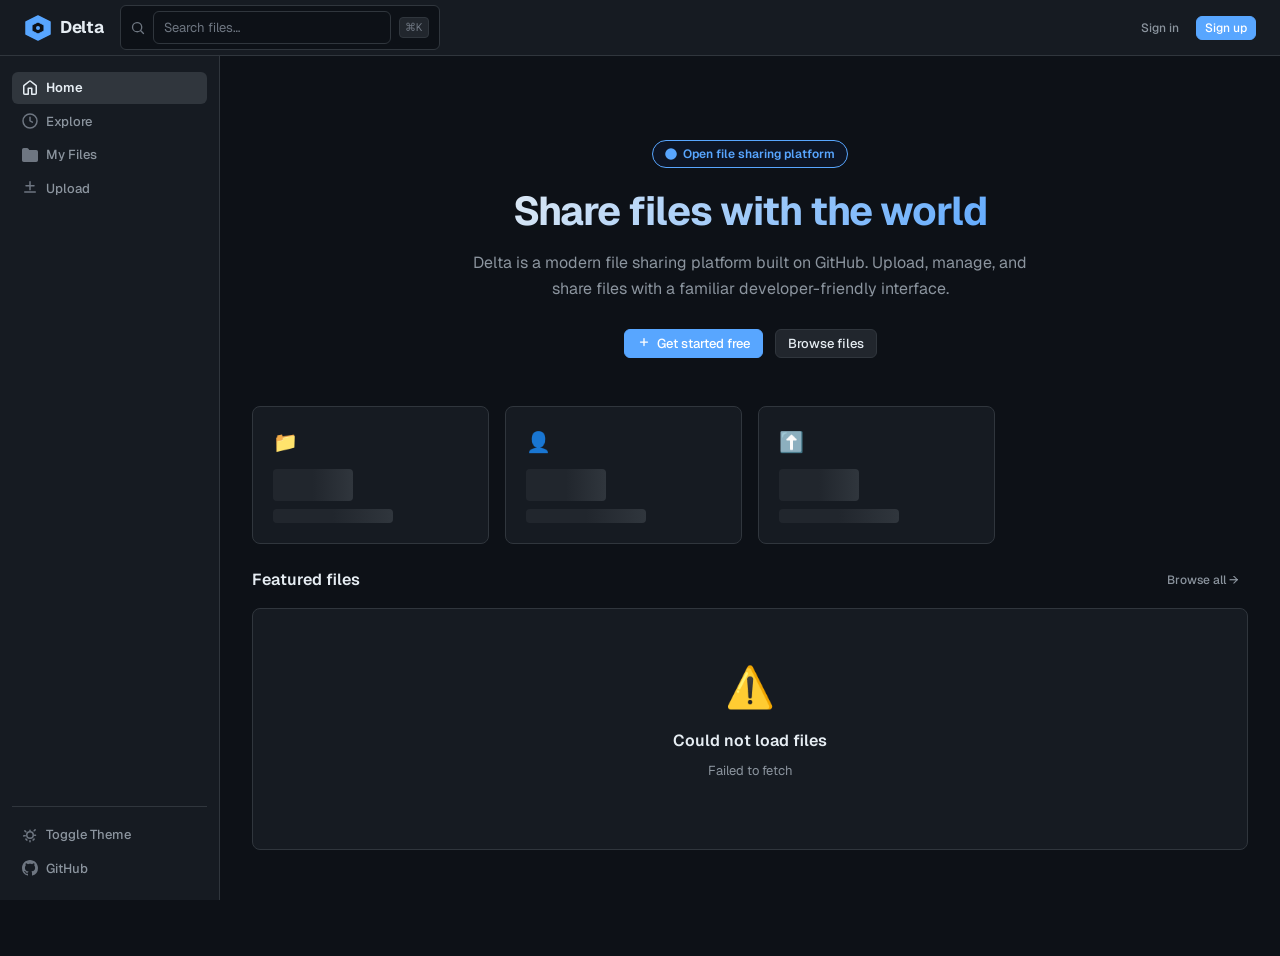
==== index.html @ f4e7834a "Update index.html" ====
<!DOCTYPE html>
<html lang="en" data-theme="dark">
<head>
  <meta charset="UTF-8" />
  <meta name="viewport" content="width=device-width, initial-scale=1.0" />
  <title>Delta — File Sharing</title>
  <link rel="preconnect" href="https://fonts.googleapis.com" />
  <link href="https://fonts.googleapis.com/css2?family=Geist+Mono:wght@400;500;600&family=Geist:wght@300;400;500;600;700&display=swap" rel="stylesheet" />
  <link rel="stylesheet" href="style.css" />
</head>
<body>

<!-- ── Toast ──────────────────────────────────────────────────────────────── -->
<div id="toast-container"></div>

<!-- ── Navigation ─────────────────────────────────────────────────────────── -->
<nav class="navbar" id="navbar">
  <div class="nav-inner">
    <a href="#" class="nav-logo" onclick="navigate('home')">
      <svg width="28" height="28" viewBox="0 0 28 28" fill="none">
        <path d="M14 2L26 8V20L14 26L2 20V8L14 2Z" fill="var(--accent)" stroke="var(--accent)" stroke-width="1.5" stroke-linejoin="round"/>
        <path d="M14 8L20 11V17L14 20L8 17V11L14 8Z" fill="var(--bg-primary)" stroke="var(--accent)" stroke-width="1"/>
        <circle cx="14" cy="14" r="2" fill="var(--accent)"/>
      </svg>
      <span class="logo-text">Delta</span>
    </a>

    <div class="nav-search-wrap">
      <div class="nav-search" id="nav-search-box">
        <svg class="search-icon" viewBox="0 0 16 16" width="14" height="14" fill="currentColor">
          <path d="M10.68 11.74a6 6 0 0 1-7.922-8.982 6 6 0 0 1 8.982 7.922l3.04 3.04a.749.749 0 0 1-.326 1.275.749.749 0 0 1-.734-.215ZM11.5 7a4.499 4.499 0 1 0-8.997 0A4.499 4.499 0 0 0 11.5 7Z"/>
        </svg>
        <input type="text" placeholder="Search files…" id="search-input" autocomplete="off" />
        <kbd>⌘K</kbd>
      </div>
    </div>

    <div class="nav-actions" id="nav-actions">
      <!-- Injected by JS -->
    </div>
  </div>
</nav>

<!-- ── Main App Shell ──────────────────────────────────────────────────────── -->
<div class="app-shell">

  <!-- ── Sidebar ─────────────────────────────────────────────────────────── -->
  <aside class="sidebar" id="sidebar">
    <nav class="sidebar-nav">
      <a class="sidebar-item active" data-view="home" onclick="navigate('home')">
        <svg viewBox="0 0 16 16" width="16" height="16" fill="currentColor"><path d="M6.906.664a1.749 1.749 0 0 1 2.187 0l5.25 4.2c.415.332.657.835.657 1.367v7.019A1.75 1.75 0 0 1 13.25 15h-3.5a.75.75 0 0 1-.75-.75V9H7v5.25a.75.75 0 0 1-.75.75h-3.5A1.75 1.75 0 0 1 1 13.25V6.23c0-.531.242-1.034.657-1.366l5.25-4.2Zm1.25 1.171a.25.25 0 0 0-.312 0l-5.25 4.2a.25.25 0 0 0-.094.196v7.019c0 .138.112.25.25.25H5.5V8.25a.75.75 0 0 1 .75-.75h3.5a.75.75 0 0 1 .75.75v5.25h2.75a.25.25 0 0 0 .25-.25V6.23a.25.25 0 0 0-.094-.195Z"/></svg>
        Home
      </a>
      <a class="sidebar-item" data-view="explore" onclick="navigate('explore')">
        <svg viewBox="0 0 16 16" width="16" height="16" fill="currentColor"><path d="M8 .25a7.75 7.75 0 1 0 0 15.5A7.75 7.75 0 0 0 8 .25ZM1.75 8a6.25 6.25 0 1 1 12.5 0 6.25 6.25 0 0 1-12.5 0ZM8 3.5a.75.75 0 0 1 .75.75v3.25l2 1a.75.75 0 0 1-.75 1.3L7.75 8.5A.75.75 0 0 1 7.25 8V4.25A.75.75 0 0 1 8 3.5Z"/></svg>
        Explore
      </a>
      <a class="sidebar-item" data-view="my-files" onclick="navigate('my-files')">
        <svg viewBox="0 0 16 16" width="16" height="16" fill="currentColor"><path d="M1.75 1A1.75 1.75 0 0 0 0 2.75v10.5C0 14.216.784 15 1.75 15h12.5A1.75 1.75 0 0 0 16 13.25v-8.5A1.75 1.75 0 0 0 14.25 3H7.5a.25.25 0 0 1-.2-.1l-.9-1.2C6.07 1.26 5.55 1 5 1Z"/></svg>
        My Files
      </a>
      <a class="sidebar-item" data-view="upload" onclick="navigate('upload')">
        <svg viewBox="0 0 16 16" width="16" height="16" fill="currentColor"><path d="M8.75 1.75a.75.75 0 0 0-1.5 0V5H4a.75.75 0 0 0 0 1.5h3.25v3.25a.75.75 0 0 0 1.5 0V6.5H12A.75.75 0 0 0 12 5H8.75V1.75Zm-6 9.5a.75.75 0 0 0 0 1.5h10.5a.75.75 0 0 0 0-1.5H2.75Z"/></svg>
        Upload
      </a>
    </nav>

    <div class="sidebar-footer">
      <a class="sidebar-item" onclick="toggleTheme()">
        <svg id="theme-icon" viewBox="0 0 16 16" width="16" height="16" fill="currentColor"><path d="M8 12a4 4 0 1 1 0-8 4 4 0 0 1 0 8Zm0-1.5a2.5 2.5 0 1 0 0-5 2.5 2.5 0 0 0 0 5Zm5.657-8.157a.75.75 0 0 1 0 1.061l-.97.97a.749.749 0 0 1-1.28-.53.749.749 0 0 1 .22-.53l.97-.97a.75.75 0 0 1 1.06 0ZM8 2.5a.75.75 0 0 1 .75.75v1a.75.75 0 0 1-1.5 0v-1A.75.75 0 0 1 8 2.5ZM2.343 3.343a.75.75 0 0 1 1.061 0l.97.97a.749.749 0 0 1-.53 1.28.749.749 0 0 1-.53-.22l-.97-.97a.75.75 0 0 1 0-1.06Zm-.843 4.907A.75.75 0 0 1 2.25 8h1a.75.75 0 0 1 0 1.5h-1A.75.75 0 0 1 1.5 8Zm10.25 0a.75.75 0 0 1 .75-.75h1a.75.75 0 0 1 0 1.5h-1a.75.75 0 0 1-.75-.75ZM8 13a.75.75 0 0 1 .75.75v1a.75.75 0 0 1-1.5 0v-1A.75.75 0 0 1 8 13Zm4.596-1.404a.75.75 0 0 1 0 1.06l-.97.97a.749.749 0 0 1-1.28-.53.749.749 0 0 1 .22-.53l.97-.97a.75.75 0 0 1 1.06 0ZM3.404 11.596a.75.75 0 0 1 1.06 0l.97.97a.749.749 0 0 1-.53 1.28.749.749 0 0 1-.53-.22l-.97-.97a.75.75 0 0 1 0-1.06Z"/></svg>
        Toggle Theme
      </a>
      <a class="sidebar-item" href="https://github.com" target="_blank">
        <svg viewBox="0 0 16 16" width="16" height="16" fill="currentColor"><path d="M8 0c4.42 0 8 3.58 8 8a8.013 8.013 0 0 1-5.45 7.59c-.4.08-.55-.17-.55-.38 0-.27.01-1.13.01-2.2 0-.75-.25-1.23-.54-1.48 1.78-.2 3.65-.88 3.65-3.95 0-.88-.31-1.59-.82-2.15.08-.2.36-1.02-.08-2.12 0 0-.67-.22-2.2.82-.64-.18-1.32-.27-2-.27-.68 0-1.36.09-2 .27-1.53-1.03-2.2-.82-2.2-.82-.44 1.1-.16 1.92-.08 2.12-.51.56-.82 1.28-.82 2.15 0 3.06 1.86 3.75 3.64 3.95-.23.2-.44.55-.51 1.07-.46.21-1.61.55-2.33-.66-.15-.24-.6-.83-1.23-.82-.67.01-.27.38.01.53.34.19.73.9.82 1.13.16.45.68 1.31 2.69.94 0 .67.01 1.3.01 1.49 0 .21-.15.45-.55.38A7.995 7.995 0 0 1 0 8c0-4.42 3.58-8 8-8Z"/></svg>
        GitHub
      </a>
    </div>
  </aside>

  <!-- ── Page Content ──────────────────────────────────────────────────────── -->
  <main class="main-content" id="main-content">
    <!-- Views injected by JS -->
  </main>
</div>

<!-- ── Auth Modal ──────────────────────────────────────────────────────────── -->
<div class="modal-overlay hidden" id="auth-modal">
  <div class="modal" id="auth-modal-inner">
    <button class="modal-close" onclick="closeAuthModal()">
      <svg viewBox="0 0 16 16" width="16" height="16" fill="currentColor"><path d="M3.72 3.72a.75.75 0 0 1 1.06 0L8 6.94l3.22-3.22a.749.749 0 0 1 1.275.326.749.749 0 0 1-.215.734L9.06 8l3.22 3.22a.749.749 0 0 1-.326 1.275.749.749 0 0 1-.734-.215L8 9.06l-3.22 3.22a.751.751 0 0 1-1.042-.018.751.751 0 0 1-.018-1.042L6.94 8 3.72 4.78a.75.75 0 0 1 0-1.06Z"/></svg>
    </button>
    <div class="modal-header">
      <div class="modal-logo">
        <svg width="40" height="40" viewBox="0 0 28 28" fill="none">
          <path d="M14 2L26 8V20L14 26L2 20V8L14 2Z" fill="var(--accent)" stroke="var(--accent)" stroke-width="1.5" stroke-linejoin="round"/>
          <path d="M14 8L20 11V17L14 20L8 17V11L14 8Z" fill="var(--bg-primary)" stroke="var(--accent)" stroke-width="1"/>
          <circle cx="14" cy="14" r="2" fill="var(--accent)"/>
        </svg>
      </div>
      <h2 id="auth-modal-title">Sign in to Delta</h2>
      <p id="auth-modal-sub">Share files with the world.</p>
    </div>

    <!-- Login Form -->
    <div id="login-form">
      <div class="form-group">
	<label>Username</label>
        <input 
          type="text" 
          id="login-username" 
          placeholder="username" 
          autocomplete="username" 
         />
        </div>
        <label>Password</label>
        <div class="input-wrap">
          <input type="password" id="login-password" placeholder="••••••••" autocomplete="current-password" />
          <button class="input-toggle" onclick="togglePass('login-password', this)">
            <svg viewBox="0 0 16 16" width="14" height="14" fill="currentColor"><path d="M8 2c1.981 0 3.671.992 4.933 2.078 1.27 1.091 2.187 2.345 2.637 3.023a1.62 1.62 0 0 1 0 1.798c-.45.678-1.367 1.932-2.637 3.023C11.67 13.008 9.981 14 8 14c-1.981 0-3.671-.992-4.933-2.078C1.797 10.83.88 9.576.43 8.898a1.62 1.62 0 0 1 0-1.798c.45-.677 1.367-1.931 2.637-3.022C4.33 2.992 6.019 2 8 2ZM1.679 7.932a.12.12 0 0 0 0 .136c.411.622 1.241 1.75 2.366 2.717C5.176 11.794 6.527 12.5 8 12.5c1.473 0 2.825-.706 3.955-1.715 1.124-.967 1.954-2.096 2.366-2.717a.12.12 0 0 0 0-.136c-.412-.621-1.242-1.75-2.366-2.717C10.825 4.206 9.473 3.5 8 3.5c-1.473 0-2.825.706-3.955 1.715-1.124.967-1.954 2.096-2.366 2.717ZM8 10a2 2 0 1 1-.001-3.999A2 2 0 0 1 8 10Z"/></svg>
          </button>
        </div>
      </div>
      <button class="btn btn-primary btn-full" onclick="handleLogin()">
        <span>Sign in</span>
      </button>
      <p class="auth-switch">New to Delta? <a onclick="switchAuthMode('register')">Create an account</a></p>
    </div>

    <!-- Register Form -->
    <div id="register-form" class="hidden">
      <div>
        <div class="form-group">
          <label>Username</label>
          <input type="text" id="reg-username" placeholder="username" autocomplete="username" />
        </div>
      </div>
      <div class="form-group">
        <label>Password</label>
        <div class="input-wrap">
          <input type="password" id="reg-password" placeholder="at least 6 characters" autocomplete="new-password" />
          <button class="input-toggle" onclick="togglePass('reg-password', this)">
            <svg viewBox="0 0 16 16" width="14" height="14" fill="currentColor"><path d="M8 2c1.981 0 3.671.992 4.933 2.078 1.27 1.091 2.187 2.345 2.637 3.023a1.62 1.62 0 0 1 0 1.798c-.45.678-1.367 1.932-2.637 3.023C11.67 13.008 9.981 14 8 14c-1.981 0-3.671-.992-4.933-2.078C1.797 10.83.88 9.576.43 8.898a1.62 1.62 0 0 1 0-1.798c.45-.677 1.367-1.931 2.637-3.022C4.33 2.992 6.019 2 8 2ZM1.679 7.932a.12.12 0 0 0 0 .136c.411.622 1.241 1.75 2.366 2.717C5.176 11.794 6.527 12.5 8 12.5c1.473 0 2.825-.706 3.955-1.715 1.124-.967 1.954-2.096 2.366-2.717a.12.12 0 0 0 0-.136c-.412-.621-1.242-1.75-2.366-2.717C10.825 4.206 9.473 3.5 8 3.5c-1.473 0-2.825.706-3.955 1.715-1.124.967-1.954 2.096-2.366 2.717ZM8 10a2 2 0 1 1-.001-3.999A2 2 0 0 1 8 10Z"/></svg>
          </button>
        </div>
        <div class="password-strength" id="pass-strength"></div>
      </div>
      <div class="form-group">
        <label>Avatar Style</label>
        <div class="avatar-picker" id="avatar-picker">
          <!-- Injected by JS -->
        </div>
      </div>
      <button class="btn btn-primary btn-full" onclick="handleRegister()">
        <span>Create account</span>
      </button>
      <p class="auth-switch">Already have an account? <a onclick="switchAuthMode('login')">Sign in</a></p>
    </div>
  </div>
</div>

<!-- ── Profile Modal ───────────────────────────────────────────────────────── -->
<div class="modal-overlay hidden" id="profile-modal">
  <div class="modal modal-wide" id="profile-modal-inner">
    <button class="modal-close" onclick="closeProfileModal()">
      <svg viewBox="0 0 16 16" width="16" height="16" fill="currentColor"><path d="M3.72 3.72a.75.75 0 0 1 1.06 0L8 6.94l3.22-3.22a.749.749 0 0 1 1.275.326.749.749 0 0 1-.215.734L9.06 8l3.22 3.22a.749.749 0 0 1-.326 1.275.749.749 0 0 1-.734-.215L8 9.06l-3.22 3.22a.751.751 0 0 1-1.042-.018.751.751 0 0 1-.018-1.042L6.94 8 3.72 4.78a.75.75 0 0 1 0-1.06Z"/></svg>
    </button>
    <div id="profile-modal-content"></div>
  </div>
</div>

<!-- ── File Preview Modal ──────────────────────────────────────────────────── -->
<div class="modal-overlay hidden" id="preview-modal">
  <div class="modal modal-preview" id="preview-modal-inner">
    <button class="modal-close" onclick="closePreviewModal()">
      <svg viewBox="0 0 16 16" width="16" height="16" fill="currentColor"><path d="M3.72 3.72a.75.75 0 0 1 1.06 0L8 6.94l3.22-3.22a.749.749 0 0 1 1.275.326.749.749 0 0 1-.215.734L9.06 8l3.22 3.22a.749.749 0 0 1-.326 1.275.749.749 0 0 1-.734-.215L8 9.06l-3.22 3.22a.751.751 0 0 1-1.042-.018.751.751 0 0 1-.018-1.042L6.94 8 3.72 4.78a.75.75 0 0 1 0-1.06Z"/></svg>
    </button>
    <div id="preview-modal-content"></div>
  </div>
</div>

<!-- ── Command Palette ─────────────────────────────────────────────────────── -->
<div class="modal-overlay hidden" id="cmd-palette">
  <div class="cmd-modal">
    <div class="cmd-search">
      <svg viewBox="0 0 16 16" width="16" height="16" fill="currentColor"><path d="M10.68 11.74a6 6 0 0 1-7.922-8.982 6 6 0 0 1 8.982 7.922l3.04 3.04a.749.749 0 0 1-.326 1.275.749.749 0 0 1-.734-.215ZM11.5 7a4.499 4.499 0 1 0-8.997 0A4.499 4.499 0 0 0 11.5 7Z"/></svg>
      <input type="text" id="cmd-input" placeholder="Search files, navigate…" />
      <kbd>ESC</kbd>
    </div>
    <div id="cmd-results"></div>
    <div class="cmd-footer">
      <span><kbd>↑↓</kbd> navigate</span>
      <span><kbd>↵</kbd> select</span>
      <span><kbd>ESC</kbd> close</span>
    </div>
  </div>
</div>

<script src="app.js"></script>
</body>
</html>
---- style.css ----
/* ── Reset & Base ──────────────────────────────────────────────────────────── */
*, *::before, *::after { box-sizing: border-box; margin: 0; padding: 0; }
html { scroll-behavior: smooth; }
body {
  font-family: 'Geist', -apple-system, BlinkMacSystemFont, sans-serif;
  font-size: 14px;
  line-height: 1.5;
  background: var(--bg-primary);
  color: var(--text-primary);
  transition: background 0.2s, color 0.2s;
  min-height: 100vh;
}
a { color: var(--accent); cursor: pointer; text-decoration: none; }
a:hover { text-decoration: underline; }
button { cursor: pointer; font-family: inherit; }
input, textarea { font-family: inherit; }

/* ── CSS Variables ─────────────────────────────────────────────────────────── */
[data-theme="dark"] {
  --bg-primary: #0d1117;
  --bg-secondary: #161b22;
  --bg-tertiary: #21262d;
  --bg-hover: #30363d;
  --border: #30363d;
  --border-muted: #21262d;
  --text-primary: #e6edf3;
  --text-secondary: #8b949e;
  --text-muted: #6e7681;
  --accent: #58a6ff;
  --accent-hover: #79b8ff;
  --accent-bg: #0d419d1a;
  --success: #3fb950;
  --success-bg: #1a3b2a;
  --danger: #f85149;
  --danger-bg: #3d1c1c;
  --warning: #d29922;
  --warning-bg: #2d2411;
  --shadow-sm: 0 1px 3px rgba(0,0,0,0.4);
  --shadow-md: 0 4px 16px rgba(0,0,0,0.5);
  --shadow-lg: 0 8px 32px rgba(0,0,0,0.6);
}
[data-theme="light"] {
  --bg-primary: #ffffff;
  --bg-secondary: #f6f8fa;
  --bg-tertiary: #eaeef2;
  --bg-hover: #f3f4f6;
  --border: #d0d7de;
  --border-muted: #eaeef2;
  --text-primary: #1f2328;
  --text-secondary: #656d76;
  --text-muted: #848d97;
  --accent: #0969da;
  --accent-hover: #0550ae;
  --accent-bg: #dbeafe;
  --success: #1a7f37;
  --success-bg: #dafbe1;
  --danger: #cf222e;
  --danger-bg: #fff0ee;
  --warning: #9a6700;
  --warning-bg: #fff8c5;
  --shadow-sm: 0 1px 3px rgba(0,0,0,0.08);
  --shadow-md: 0 4px 16px rgba(0,0,0,0.12);
  --shadow-lg: 0 8px 32px rgba(0,0,0,0.16);
}

/* ── Layout ────────────────────────────────────────────────────────────────── */
.app-shell {
  display: flex;
  min-height: calc(100vh - 56px);
  margin-top: 56px;
}
.main-content {
  flex: 1;
  min-width: 0;
  padding: 24px 32px;
  max-width: 1100px;
  margin: 0 auto;
}

/* ── Navbar ────────────────────────────────────────────────────────────────── */
.navbar {
  position: fixed;
  top: 0; left: 0; right: 0;
  height: 56px;
  background: var(--bg-secondary);
  border-bottom: 1px solid var(--border);
  z-index: 100;
  backdrop-filter: blur(8px);
}
.nav-inner {
  display: flex;
  align-items: center;
  height: 100%;
  padding: 0 24px;
  gap: 16px;
  max-width: 1400px;
  margin: 0 auto;
}
.nav-logo {
  display: flex;
  align-items: center;
  gap: 8px;
  color: var(--text-primary);
  font-weight: 700;
  font-size: 17px;
  letter-spacing: -0.3px;
  text-decoration: none;
  flex-shrink: 0;
}
.nav-logo:hover { text-decoration: none; opacity: 0.9; }
.logo-text { color: var(--text-primary); }
.nav-search-wrap { flex: 1; max-width: 320px; }
.nav-search {
  display: flex;
  align-items: center;
  gap: 8px;
  background: var(--bg-primary);
  border: 1px solid var(--border);
  border-radius: 6px;
  padding: 5px 10px;
  transition: border-color 0.15s, box-shadow 0.15s;
  cursor: text;
}
.nav-search:focus-within {
  border-color: var(--accent);
  box-shadow: 0 0 0 3px var(--accent-bg);
}
.nav-search input {
  flex: 1;
  background: none;
  border: none;
  outline: none;
  color: var(--text-primary);
  font-size: 13px;
}
.nav-search input::placeholder { color: var(--text-muted); }
.nav-search .search-icon { color: var(--text-muted); flex-shrink: 0; }
.nav-search kbd {
  background: var(--bg-tertiary);
  border: 1px solid var(--border);
  border-radius: 4px;
  padding: 1px 5px;
  font-size: 11px;
  color: var(--text-muted);
  font-family: 'Geist Mono', monospace;
}
.nav-actions {
  display: flex;
  align-items: center;
  gap: 8px;
  margin-left: auto;
}
.nav-avatar {
  width: 32px; height: 32px;
  border-radius: 50%;
  border: 2px solid var(--border);
  cursor: pointer;
  transition: border-color 0.15s;
  object-fit: cover;
}
.nav-avatar:hover { border-color: var(--accent); }
.nav-username {
  font-size: 13px;
  font-weight: 500;
  color: var(--text-primary);
}
.nav-divider { width: 1px; height: 20px; background: var(--border); }
.nav-notification {
  position: relative;
  width: 32px; height: 32px;
  display: flex; align-items: center; justify-content: center;
  border-radius: 6px;
  color: var(--text-secondary);
  border: 1px solid var(--border);
  background: var(--bg-secondary);
  transition: background 0.15s, color 0.15s;
}
.nav-notification:hover { background: var(--bg-hover); color: var(--text-primary); }

/* ── Sidebar ───────────────────────────────────────────────────────────────── */
.sidebar {
  width: 220px;
  flex-shrink: 0;
  border-right: 1px solid var(--border);
  padding: 16px 12px;
  display: flex;
  flex-direction: column;
  gap: 2px;
  background: var(--bg-secondary);
  min-height: calc(100vh - 56px);
  position: sticky;
  top: 56px;
  height: calc(100vh - 56px);
  overflow-y: auto;
}
.sidebar-nav { flex: 1; display: flex; flex-direction: column; gap: 2px; }
.sidebar-footer { border-top: 1px solid var(--border); padding-top: 12px; margin-top: 8px; display: flex; flex-direction: column; gap: 2px; }
.sidebar-item {
  display: flex;
  align-items: center;
  gap: 8px;
  padding: 6px 10px;
  border-radius: 6px;
  color: var(--text-secondary);
  font-size: 13px;
  font-weight: 500;
  transition: background 0.12s, color 0.12s;
  cursor: pointer;
  user-select: none;
}
.sidebar-item:hover { background: var(--bg-hover); color: var(--text-primary); text-decoration: none; }
.sidebar-item.active { background: var(--bg-hover); color: var(--text-primary); font-weight: 600; }
.sidebar-item svg { flex-shrink: 0; color: var(--text-muted); }
.sidebar-item.active svg, .sidebar-item:hover svg { color: var(--text-primary); }
.sidebar-label {
  font-size: 11px;
  font-weight: 600;
  letter-spacing: 0.05em;
  text-transform: uppercase;
  color: var(--text-muted);
  padding: 8px 10px 4px;
}

/* ── Buttons ───────────────────────────────────────────────────────────────── */
.btn {
  display: inline-flex;
  align-items: center;
  gap: 6px;
  padding: 5px 12px;
  border-radius: 6px;
  font-size: 13px;
  font-weight: 500;
  border: 1px solid transparent;
  transition: all 0.12s;
  white-space: nowrap;
}
.btn:hover { text-decoration: none; }
.btn-primary {
  background: var(--accent);
  color: #fff;
  border-color: var(--accent);
}
.btn-primary:hover { background: var(--accent-hover); opacity: 0.9; }
.btn-secondary {
  background: var(--bg-tertiary);
  color: var(--text-primary);
  border-color: var(--border);
}
.btn-secondary:hover { background: var(--bg-hover); }
.btn-danger {
  background: var(--danger-bg);
  color: var(--danger);
  border-color: var(--danger);
}
.btn-danger:hover { background: var(--danger); color: #fff; }
.btn-ghost {
  background: transparent;
  color: var(--text-secondary);
  border-color: transparent;
}
.btn-ghost:hover { background: var(--bg-hover); color: var(--text-primary); }
.btn-full { width: 100%; justify-content: center; padding: 8px; }
.btn-sm { padding: 3px 8px; font-size: 12px; }
.btn-icon {
  padding: 5px;
  width: 30px; height: 30px;
  justify-content: center;
}
.btn[disabled] { opacity: 0.5; pointer-events: none; }

/* ── Forms ─────────────────────────────────────────────────────────────────── */
.form-group { display: flex; flex-direction: column; gap: 6px; }
.form-row { display: grid; grid-template-columns: 1fr 1fr; gap: 12px; }
label {
  font-size: 13px;
  font-weight: 600;
  color: var(--text-primary);
}
input[type="text"],
input[type="email"],
input[type="password"],
input[type="url"],
textarea,
select {
  background: var(--bg-primary);
  border: 1px solid var(--border);
  border-radius: 6px;
  padding: 7px 10px;
  color: var(--text-primary);
  font-size: 13px;
  outline: none;
  transition: border-color 0.15s, box-shadow 0.15s;
  width: 100%;
}
input:focus, textarea:focus, select:focus {
  border-color: var(--accent);
  box-shadow: 0 0 0 3px var(--accent-bg);
}
textarea { resize: vertical; min-height: 80px; }
.input-wrap { position: relative; display: flex; align-items: center; }
.input-wrap input { padding-right: 36px; }
.input-toggle {
  position: absolute; right: 8px;
  background: none; border: none;
  color: var(--text-muted);
  padding: 4px;
  display: flex; align-items: center;
}
.input-toggle:hover { color: var(--text-primary); }
.form-hint { font-size: 12px; color: var(--text-muted); }

/* ── Password Strength ──────────────────────────────────────────────────────── */
.password-strength { display: flex; gap: 4px; margin-top: 4px; }
.strength-bar {
  height: 3px;
  flex: 1;
  border-radius: 2px;
  background: var(--border);
  transition: background 0.2s;
}
.strength-bar.weak { background: var(--danger); }
.strength-bar.fair { background: var(--warning); }
.strength-bar.good { background: var(--success); }

/* ── Avatar Picker ──────────────────────────────────────────────────────────── */
.avatar-picker {
  display: flex;
  gap: 8px;
  flex-wrap: wrap;
}
.avatar-option {
  width: 44px; height: 44px;
  border-radius: 50%;
  cursor: pointer;
  border: 2px solid transparent;
  transition: border-color 0.15s, transform 0.15s;
  object-fit: cover;
}
.avatar-option:hover { transform: scale(1.1); }
.avatar-option.selected { border-color: var(--accent); }

/* ── Modal ──────────────────────────────────────────────────────────────────── */
.modal-overlay {
  position: fixed; inset: 0;
  background: rgba(0,0,0,0.6);
  backdrop-filter: blur(4px);
  z-index: 200;
  display: flex; align-items: center; justify-content: center;
  padding: 20px;
  animation: fadeIn 0.15s ease;
}
.modal-overlay.hidden { display: none; }
.modal {
  background: var(--bg-secondary);
  border: 1px solid var(--border);
  border-radius: 12px;
  padding: 32px;
  width: 100%; max-width: 440px;
  position: relative;
  box-shadow: var(--shadow-lg);
  animation: slideUp 0.2s ease;
}
.modal-wide { max-width: 680px; }
.modal-preview { max-width: 800px; max-height: 90vh; overflow: auto; }
.modal-close {
  position: absolute; top: 12px; right: 12px;
  background: none; border: none;
  color: var(--text-muted);
  padding: 6px;
  border-radius: 6px;
  display: flex; align-items: center;
  transition: background 0.12s, color 0.12s;
}
.modal-close:hover { background: var(--bg-hover); color: var(--text-primary); }
.modal-header { text-align: center; margin-bottom: 24px; }
.modal-logo { margin-bottom: 16px; display: flex; justify-content: center; }
.modal-header h2 { font-size: 20px; font-weight: 700; color: var(--text-primary); margin-bottom: 4px; }
.modal-header p { color: var(--text-secondary); font-size: 13px; }
.auth-switch { text-align: center; color: var(--text-secondary); font-size: 13px; margin-top: 16px; }
.auth-switch a { color: var(--accent); cursor: pointer; }

/* ── Command Palette ────────────────────────────────────────────────────────── */
.cmd-modal {
  background: var(--bg-secondary);
  border: 1px solid var(--border);
  border-radius: 12px;
  width: 100%; max-width: 560px;
  box-shadow: var(--shadow-lg);
  overflow: hidden;
  animation: slideDown 0.15s ease;
}
.cmd-search {
  display: flex; align-items: center; gap: 12px;
  padding: 14px 16px;
  border-bottom: 1px solid var(--border);
}
.cmd-search svg { color: var(--text-muted); flex-shrink: 0; }
.cmd-search input {
  flex: 1; background: none; border: none; outline: none;
  color: var(--text-primary); font-size: 15px;
}
.cmd-search kbd {
  background: var(--bg-tertiary); border: 1px solid var(--border);
  border-radius: 4px; padding: 2px 6px;
  font-size: 11px; color: var(--text-muted);
}
#cmd-results { max-height: 360px; overflow-y: auto; }
.cmd-item {
  display: flex; align-items: center; gap: 12px;
  padding: 10px 16px;
  cursor: pointer;
  transition: background 0.1s;
  color: var(--text-primary);
}
.cmd-item:hover, .cmd-item.selected { background: var(--bg-hover); }
.cmd-item-icon { font-size: 18px; flex-shrink: 0; }
.cmd-item-info { flex: 1; min-width: 0; }
.cmd-item-name { font-size: 13px; font-weight: 500; }
.cmd-item-meta { font-size: 11px; color: var(--text-muted); }
.cmd-section {
  font-size: 11px; font-weight: 600; letter-spacing: 0.05em;
  text-transform: uppercase; color: var(--text-muted);
  padding: 8px 16px 4px;
}
.cmd-footer {
  display: flex; gap: 16px;
  padding: 8px 16px;
  border-top: 1px solid var(--border);
  font-size: 11px; color: var(--text-muted);
}
.cmd-footer kbd {
  background: var(--bg-tertiary); border: 1px solid var(--border);
  border-radius: 3px; padding: 1px 4px; font-size: 10px;
}

/* ── Toast ──────────────────────────────────────────────────────────────────── */
#toast-container {
  position: fixed; bottom: 24px; right: 24px;
  display: flex; flex-direction: column; gap: 8px;
  z-index: 500;
}
.toast {
  display: flex; align-items: center; gap: 10px;
  background: var(--bg-secondary);
  border: 1px solid var(--border);
  border-radius: 8px;
  padding: 12px 16px;
  font-size: 13px;
  font-weight: 500;
  color: var(--text-primary);
  box-shadow: var(--shadow-md);
  animation: slideLeft 0.25s ease;
  min-width: 240px; max-width: 360px;
}
.toast.success { border-color: var(--success); }
.toast.error { border-color: var(--danger); }
.toast.info { border-color: var(--accent); }
.toast-dot { width: 8px; height: 8px; border-radius: 50%; flex-shrink: 0; }
.toast.success .toast-dot { background: var(--success); }
.toast.error .toast-dot { background: var(--danger); }
.toast.info .toast-dot { background: var(--accent); }

/* ── Cards ──────────────────────────────────────────────────────────────────── */
.card {
  background: var(--bg-secondary);
  border: 1px solid var(--border);
  border-radius: 8px;
  overflow: hidden;
}
.card-header {
  padding: 16px 20px;
  border-bottom: 1px solid var(--border);
  display: flex; align-items: center; justify-content: space-between;
}
.card-header h3 { font-size: 15px; font-weight: 600; }
.card-body { padding: 20px; }

/* ── Stats Grid ─────────────────────────────────────────────────────────────── */
.stats-grid {
  display: grid;
  grid-template-columns: repeat(auto-fill, minmax(200px, 1fr));
  gap: 16px;
  margin-bottom: 24px;
}
.stat-card {
  background: var(--bg-secondary);
  border: 1px solid var(--border);
  border-radius: 8px;
  padding: 20px;
  display: flex; flex-direction: column; gap: 4px;
}
.stat-number { font-size: 28px; font-weight: 700; color: var(--text-primary); font-family: 'Geist Mono', monospace; }
.stat-label { font-size: 13px; color: var(--text-secondary); }
.stat-icon { font-size: 20px; margin-bottom: 8px; }

/* ── File List ──────────────────────────────────────────────────────────────── */
.file-list { display: flex; flex-direction: column; gap: 0; }
.file-item {
  display: grid;
  grid-template-columns: 40px 1fr auto auto auto;
  align-items: center;
  gap: 12px;
  padding: 12px 16px;
  border-bottom: 1px solid var(--border-muted);
  transition: background 0.1s;
  cursor: pointer;
}
.file-item:last-child { border-bottom: none; }
.file-item:hover { background: var(--bg-hover); }
.file-icon {
  width: 36px; height: 36px;
  background: var(--bg-tertiary);
  border: 1px solid var(--border);
  border-radius: 8px;
  display: flex; align-items: center; justify-content: center;
  font-size: 18px;
  flex-shrink: 0;
}
.file-info { min-width: 0; }
.file-name {
  font-size: 13px; font-weight: 600;
  color: var(--text-primary);
  white-space: nowrap; overflow: hidden; text-overflow: ellipsis;
}
.file-meta {
  font-size: 12px; color: var(--text-secondary);
  display: flex; align-items: center; gap: 8px; flex-wrap: wrap;
}
.file-uploader {
  display: flex; align-items: center; gap: 4px;
}
.file-uploader img {
  width: 16px; height: 16px;
  border-radius: 50%;
  object-fit: cover;
}
.file-size { font-family: 'Geist Mono', monospace; font-size: 12px; color: var(--text-muted); white-space: nowrap; }
.file-actions { display: flex; gap: 4px; opacity: 0; transition: opacity 0.15s; }
.file-item:hover .file-actions { opacity: 1; }
.file-badge {
  font-size: 11px; font-weight: 500;
  padding: 2px 7px;
  border-radius: 20px;
  white-space: nowrap;
}
.badge-public { background: var(--success-bg); color: var(--success); }
.badge-private { background: var(--bg-tertiary); color: var(--text-muted); }
.badge-new {
  background: var(--accent-bg); color: var(--accent);
  animation: pulse 2s infinite;
}

/* ── Upload Zone ────────────────────────────────────────────────────────────── */
.upload-zone {
  border: 2px dashed var(--border);
  border-radius: 12px;
  padding: 48px 32px;
  text-align: center;
  transition: all 0.2s;
  cursor: pointer;
  background: var(--bg-secondary);
}
.upload-zone:hover, .upload-zone.drag-over {
  border-color: var(--accent);
  background: var(--accent-bg);
}
.upload-zone.drag-over { transform: scale(1.01); }
.upload-icon { font-size: 48px; margin-bottom: 12px; }
.upload-zone h3 { font-size: 16px; font-weight: 600; margin-bottom: 4px; }
.upload-zone p { color: var(--text-secondary); font-size: 13px; }
.upload-zone input[type="file"] { display: none; }

/* ── Progress ───────────────────────────────────────────────────────────────── */
.progress-bar {
  height: 4px;
  background: var(--bg-tertiary);
  border-radius: 2px;
  overflow: hidden;
  margin-top: 8px;
}
.progress-fill {
  height: 100%;
  background: var(--accent);
  border-radius: 2px;
  transition: width 0.3s ease;
}

/* ── Profile ────────────────────────────────────────────────────────────────── */
.profile-header {
  display: flex; align-items: flex-start; gap: 20px;
  padding: 24px;
  border-bottom: 1px solid var(--border);
}
.profile-avatar-wrap { position: relative; flex-shrink: 0; }
.profile-avatar {
  width: 80px; height: 80px;
  border-radius: 50%;
  border: 3px solid var(--border);
  object-fit: cover;
}
.profile-avatar-edit {
  position: absolute; bottom: 0; right: 0;
  width: 24px; height: 24px;
  background: var(--accent);
  border-radius: 50%;
  display: flex; align-items: center; justify-content: center;
  cursor: pointer;
  border: 2px solid var(--bg-secondary);
}
.profile-info { flex: 1; min-width: 0; }
.profile-username { font-size: 20px; font-weight: 700; margin-bottom: 4px; }
.profile-bio { color: var(--text-secondary); font-size: 13px; margin-bottom: 8px; }
.profile-meta { display: flex; gap: 16px; flex-wrap: wrap; }
.profile-meta-item { display: flex; align-items: center; gap: 4px; font-size: 12px; color: var(--text-secondary); }
.profile-stats { display: flex; gap: 24px; padding: 16px 24px; background: var(--bg-tertiary); }
.profile-stat { text-align: center; }
.profile-stat-num { font-size: 18px; font-weight: 700; font-family: 'Geist Mono', monospace; }
.profile-stat-label { font-size: 11px; color: var(--text-muted); }

/* ── Hero / Landing ─────────────────────────────────────────────────────────── */
.hero {
  text-align: center;
  padding: 60px 20px 48px;
  max-width: 600px;
  margin: 0 auto;
}
.hero-badge {
  display: inline-flex; align-items: center; gap: 6px;
  background: var(--accent-bg);
  border: 1px solid var(--accent);
  color: var(--accent);
  border-radius: 20px;
  padding: 4px 12px;
  font-size: 12px; font-weight: 600;
  margin-bottom: 20px;
  animation: pulse 3s infinite;
}
.hero h1 {
  font-size: 40px; font-weight: 700;
  line-height: 1.15;
  letter-spacing: -1px;
  margin-bottom: 16px;
  background: linear-gradient(135deg, var(--text-primary) 0%, var(--accent) 100%);
  -webkit-background-clip: text;
  -webkit-text-fill-color: transparent;
  background-clip: text;
}
.hero p { font-size: 16px; color: var(--text-secondary); margin-bottom: 28px; line-height: 1.6; }
.hero-actions { display: flex; gap: 12px; justify-content: center; flex-wrap: wrap; }

/* ── Section ─────────────────────────────────────────────────────────────────── */
.section-header {
  display: flex; align-items: center; justify-content: space-between;
  margin-bottom: 16px;
}
.section-header h2 { font-size: 16px; font-weight: 600; }
.section-header p { font-size: 13px; color: var(--text-secondary); }

/* ── Empty State ─────────────────────────────────────────────────────────────── */
.empty-state {
  text-align: center; padding: 48px 20px;
  color: var(--text-secondary);
}
.empty-state-icon { font-size: 40px; margin-bottom: 12px; }
.empty-state h3 { font-size: 16px; font-weight: 600; color: var(--text-primary); margin-bottom: 8px; }
.empty-state p { font-size: 13px; margin-bottom: 20px; }

/* ── Dropdown Menu ───────────────────────────────────────────────────────────── */
.dropdown { position: relative; }
.dropdown-menu {
  position: absolute; top: calc(100% + 4px); right: 0;
  background: var(--bg-secondary);
  border: 1px solid var(--border);
  border-radius: 8px;
  min-width: 180px;
  box-shadow: var(--shadow-md);
  z-index: 150;
  overflow: hidden;
  animation: slideDown 0.15s ease;
}
.dropdown-menu.hidden { display: none; }
.dropdown-item {
  display: flex; align-items: center; gap: 8px;
  padding: 8px 12px;
  font-size: 13px;
  color: var(--text-primary);
  cursor: pointer;
  transition: background 0.1s;
}
.dropdown-item:hover { background: var(--bg-hover); }
.dropdown-item.danger { color: var(--danger); }
.dropdown-divider { height: 1px; background: var(--border); margin: 4px 0; }
.dropdown-header {
  padding: 8px 12px 4px;
  font-size: 11px; font-weight: 600;
  color: var(--text-muted);
  text-transform: uppercase; letter-spacing: 0.05em;
}

/* ── File Grid (explore) ─────────────────────────────────────────────────────── */
.file-grid {
  display: grid;
  grid-template-columns: repeat(auto-fill, minmax(240px, 1fr));
  gap: 16px;
}
.file-card {
  background: var(--bg-secondary);
  border: 1px solid var(--border);
  border-radius: 8px;
  overflow: hidden;
  transition: border-color 0.15s, box-shadow 0.15s, transform 0.15s;
  cursor: pointer;
}
.file-card:hover {
  border-color: var(--accent);
  box-shadow: var(--shadow-sm);
  transform: translateY(-1px);
}
.file-card-preview {
  height: 120px;
  background: var(--bg-tertiary);
  display: flex; align-items: center; justify-content: center;
  font-size: 40px;
  border-bottom: 1px solid var(--border);
  overflow: hidden;
}
.file-card-preview img { width: 100%; height: 100%; object-fit: cover; }
.file-card-body { padding: 12px; }
.file-card-name { font-size: 13px; font-weight: 600; margin-bottom: 4px; white-space: nowrap; overflow: hidden; text-overflow: ellipsis; }
.file-card-meta { font-size: 12px; color: var(--text-muted); display: flex; align-items: center; gap: 6px; }
.file-card-uploader { display: flex; align-items: center; gap: 4px; }
.file-card-uploader img { width: 14px; height: 14px; border-radius: 50%; }

/* ── Tabs ─────────────────────────────────────────────────────────────────────── */
.tabs {
  display: flex;
  border-bottom: 1px solid var(--border);
  margin-bottom: 20px;
}
.tab {
  padding: 10px 16px;
  font-size: 13px; font-weight: 500;
  color: var(--text-secondary);
  cursor: pointer;
  border-bottom: 2px solid transparent;
  transition: color 0.12s, border-color 0.12s;
}
.tab:hover { color: var(--text-primary); }
.tab.active { color: var(--text-primary); border-bottom-color: var(--accent); font-weight: 600; }

/* ── Breadcrumb ───────────────────────────────────────────────────────────────── */
.breadcrumb { display: flex; align-items: center; gap: 6px; font-size: 13px; margin-bottom: 20px; }
.breadcrumb-sep { color: var(--text-muted); }
.breadcrumb-item { color: var(--text-secondary); cursor: pointer; }
.breadcrumb-item:hover { color: var(--accent); }
.breadcrumb-item.active { color: var(--text-primary); font-weight: 600; cursor: default; }

/* ── Skeleton ─────────────────────────────────────────────────────────────────── */
.skeleton {
  background: linear-gradient(90deg, var(--bg-tertiary) 25%, var(--bg-hover) 50%, var(--bg-tertiary) 75%);
  background-size: 200% 100%;
  animation: shimmer 1.5s infinite;
  border-radius: 4px;
}
.skeleton-line { height: 14px; margin-bottom: 8px; }
.skeleton-line:last-child { width: 60%; }

/* ── Animations ───────────────────────────────────────────────────────────────── */
@keyframes fadeIn { from { opacity: 0; } to { opacity: 1; } }
@keyframes slideUp { from { transform: translateY(20px); opacity: 0; } to { transform: translateY(0); opacity: 1; } }
@keyframes slideDown { from { transform: translateY(-10px); opacity: 0; } to { transform: translateY(0); opacity: 1; } }
@keyframes slideLeft { from { transform: translateX(20px); opacity: 0; } to { transform: translateX(0); opacity: 1; } }
@keyframes shimmer { from { background-position: 200% 0; } to { background-position: -200% 0; } }
@keyframes pulse { 0%, 100% { opacity: 1; } 50% { opacity: 0.6; } }
@keyframes spin { to { transform: rotate(360deg); } }
.spin { animation: spin 0.8s linear infinite; }

/* ── Filter / Sort Bar ────────────────────────────────────────────────────────── */
.filter-bar {
  display: flex; align-items: center; gap: 8px;
  flex-wrap: wrap;
  margin-bottom: 16px;
}
.filter-chip {
  display: flex; align-items: center; gap: 4px;
  padding: 4px 10px;
  border: 1px solid var(--border);
  border-radius: 20px;
  font-size: 12px; font-weight: 500;
  color: var(--text-secondary);
  cursor: pointer;
  transition: all 0.12s;
  background: var(--bg-secondary);
}
.filter-chip:hover { border-color: var(--accent); color: var(--accent); }
.filter-chip.active { border-color: var(--accent); background: var(--accent-bg); color: var(--accent); }
.spacer { flex: 1; }
.view-toggle { display: flex; gap: 2px; }
.view-btn { padding: 5px 8px; border: 1px solid var(--border); background: var(--bg-secondary); color: var(--text-muted); font-size: 12px; cursor: pointer; transition: all 0.12s; }
.view-btn:first-child { border-radius: 6px 0 0 6px; }
.view-btn:last-child { border-radius: 0 6px 6px 0; }
.view-btn.active { background: var(--accent); color: #fff; border-color: var(--accent); }

/* ── Upload Form ─────────────────────────────────────────────────────────────── */
.upload-form { display: flex; flex-direction: column; gap: 16px; }
.upload-file-info {
  display: flex; align-items: center; gap: 12px;
  background: var(--bg-tertiary);
  border: 1px solid var(--border);
  border-radius: 8px;
  padding: 12px 16px;
}
.upload-file-icon { font-size: 28px; }
.upload-file-details { flex: 1; min-width: 0; }
.upload-file-name { font-weight: 600; font-size: 13px; white-space: nowrap; overflow: hidden; text-overflow: ellipsis; }
.upload-file-size { font-size: 12px; color: var(--text-muted); }
.toggle-row { display: flex; align-items: center; justify-content: space-between; }
.toggle-label { font-size: 13px; font-weight: 500; }
.toggle-desc { font-size: 12px; color: var(--text-muted); }
.toggle {
  position: relative; width: 36px; height: 20px;
  background: var(--bg-tertiary);
  border: 1px solid var(--border);
  border-radius: 10px; cursor: pointer;
  transition: background 0.2s;
}
.toggle.on { background: var(--accent); border-color: var(--accent); }
.toggle::after {
  content: ''; position: absolute; top: 2px; left: 2px;
  width: 14px; height: 14px;
  background: #fff; border-radius: 50%;
  transition: left 0.2s;
}
.toggle.on::after { left: 18px; }

/* ── Activity Feed ───────────────────────────────────────────────────────────── */
.activity-item {
  display: flex; align-items: flex-start; gap: 10px;
  padding: 10px 0;
  border-bottom: 1px solid var(--border-muted);
  font-size: 13px;
}
.activity-item:last-child { border-bottom: none; }
.activity-avatar { width: 28px; height: 28px; border-radius: 50%; flex-shrink: 0; object-fit: cover; }
.activity-text { flex: 1; }
.activity-time { font-size: 11px; color: var(--text-muted); margin-top: 2px; }

/* ── Misc ─────────────────────────────────────────────────────────────────────── */
.text-accent { color: var(--accent); }
.text-muted { color: var(--text-muted); }
.text-success { color: var(--success); }
.text-danger { color: var(--danger); }
.mono { font-family: 'Geist Mono', monospace; }
.hidden { display: none !important; }
.flex { display: flex; }
.items-center { align-items: center; }
.gap-8 { gap: 8px; }
.gap-12 { gap: 12px; }
.mt-8 { margin-top: 8px; }
.mt-16 { margin-top: 16px; }
.mt-24 { margin-top: 24px; }
.mb-16 { margin-bottom: 16px; }
.label-tag {
  font-size: 11px; font-weight: 600; padding: 2px 8px;
  border-radius: 20px; border: 1px solid var(--border);
  color: var(--text-secondary); background: var(--bg-tertiary);
}
hr { border: none; border-top: 1px solid var(--border); margin: 16px 0; }

/* ── Responsive ───────────────────────────────────────────────────────────────── */
@media (max-width: 768px) {
  .sidebar { display: none; }
  .main-content { padding: 16px; }
  .hero h1 { font-size: 28px; }
  .form-row { grid-template-columns: 1fr; }
  .file-grid { grid-template-columns: 1fr; }
}
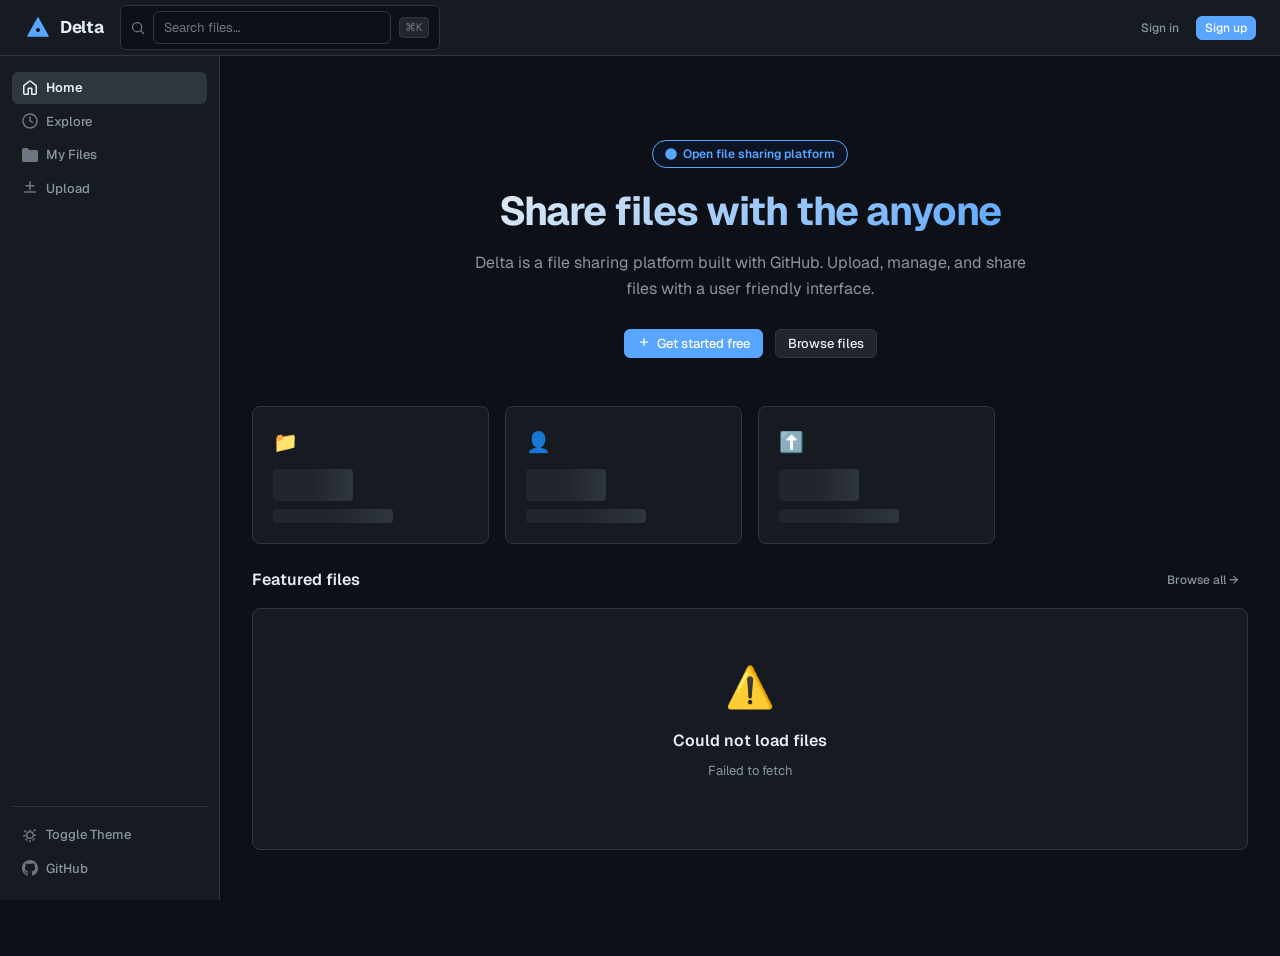
==== commit 820371ce: "change some wording" ====
--- a/index.html
+++ b/index.html
@@ -3,7 +3,7 @@
 <head>
   <meta charset="UTF-8" />
   <meta name="viewport" content="width=device-width, initial-scale=1.0" />
-  <title>Delta — File Sharing</title>
+  <title>Delta</title>
   <link rel="preconnect" href="https://fonts.googleapis.com" />
   <link href="https://fonts.googleapis.com/css2?family=Geist+Mono:wght@400;500;600&family=Geist:wght@300;400;500;600;700&display=swap" rel="stylesheet" />
   <link rel="stylesheet" href="style.css" />
@@ -18,9 +18,12 @@
   <div class="nav-inner">
     <a href="#" class="nav-logo" onclick="navigate('home')">
       <svg width="28" height="28" viewBox="0 0 28 28" fill="none">
-        <path d="M14 2L26 8V20L14 26L2 20V8L14 2Z" fill="var(--accent)" stroke="var(--accent)" stroke-width="1.5" stroke-linejoin="round"/>
-        <path d="M14 8L20 11V17L14 20L8 17V11L14 8Z" fill="var(--bg-primary)" stroke="var(--accent)" stroke-width="1"/>
-        <circle cx="14" cy="14" r="2" fill="var(--accent)"/>
+        <path d="M14 4L24 22H4L14 4Z" 
+              fill="var(--accent)" 
+              stroke="var(--accent)" 
+              stroke-width="1.5" 
+              stroke-linejoin="round"/>
+        <circle cx="14" cy="16" r="2" fill="var(--bg-primary)"/>
       </svg>
       <span class="logo-text">Delta</span>
     </a>
@@ -98,7 +101,7 @@
         </svg>
       </div>
       <h2 id="auth-modal-title">Sign in to Delta</h2>
-      <p id="auth-modal-sub">Share files with the world.</p>
+      <p id="auth-modal-sub">Share files with anyone.</p>
     </div>
 
     <!-- Login Form -->
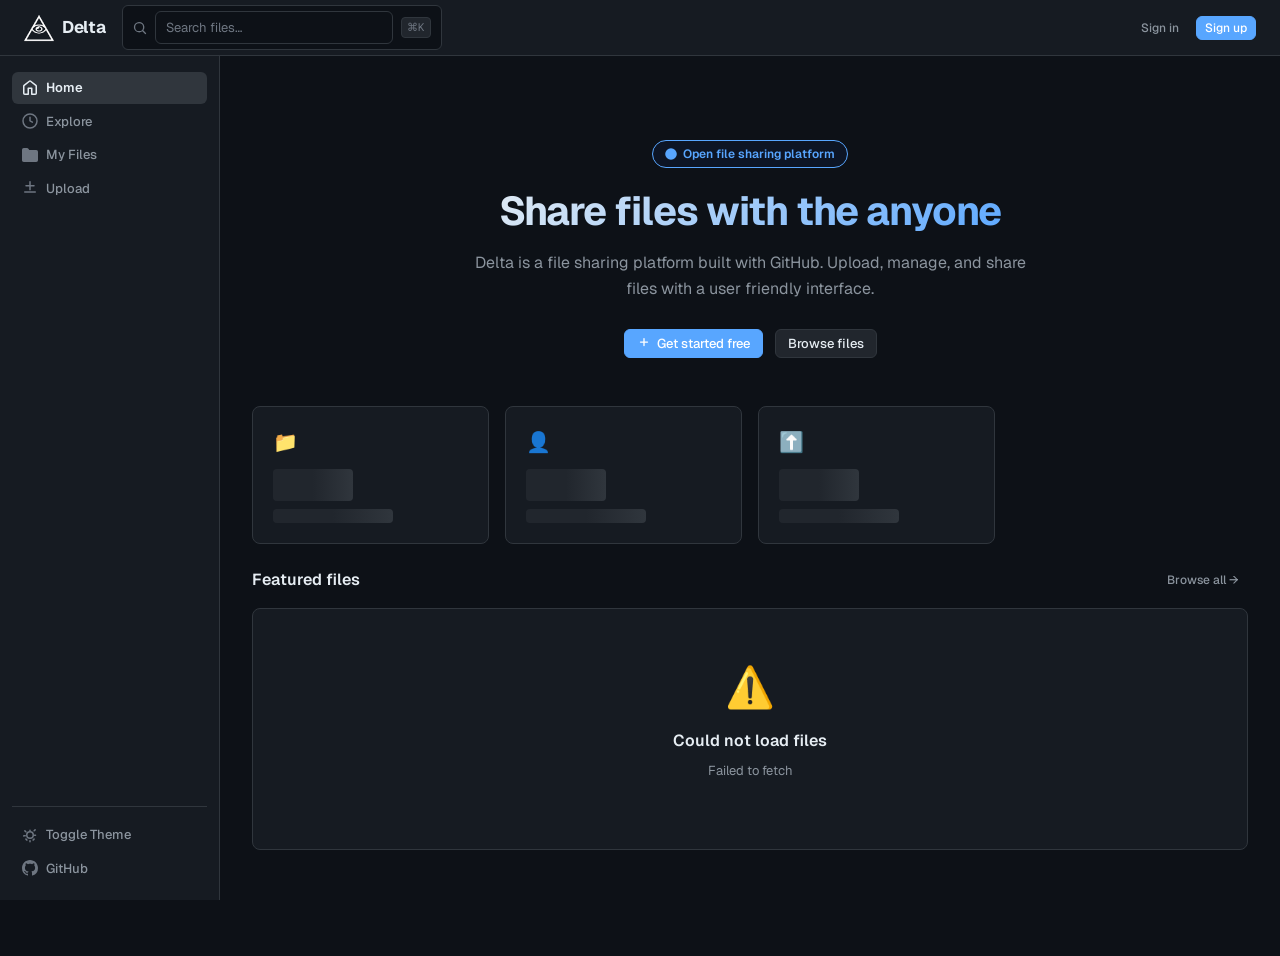
==== commit 19b33b54: "✏️ Add Logo + Fix Wording" ====
--- a/index.html
+++ b/index.html
@@ -17,14 +17,15 @@
 <nav class="navbar" id="navbar">
   <div class="nav-inner">
     <a href="#" class="nav-logo" onclick="navigate('home')">
-      <svg width="28" height="28" viewBox="0 0 28 28" fill="none">
+      <!-- <svg width="28" height="28" viewBox="0 0 28 28" fill="none">
         <path d="M14 4L24 22H4L14 4Z" 
               fill="var(--accent)" 
               stroke="var(--accent)" 
               stroke-width="1.5" 
               stroke-linejoin="round"/>
         <circle cx="14" cy="16" r="2" fill="var(--bg-primary)"/>
-      </svg>
+      </svg> -->
+      <img src="logo.png" width ="30" height="30"/>
       <span class="logo-text">Delta</span>
     </a>
 
@@ -89,75 +90,84 @@
 <!-- ── Auth Modal ──────────────────────────────────────────────────────────── -->
 <div class="modal-overlay hidden" id="auth-modal">
   <div class="modal" id="auth-modal-inner">
+
     <button class="modal-close" onclick="closeAuthModal()">
-      <svg viewBox="0 0 16 16" width="16" height="16" fill="currentColor"><path d="M3.72 3.72a.75.75 0 0 1 1.06 0L8 6.94l3.22-3.22a.749.749 0 0 1 1.275.326.749.749 0 0 1-.215.734L9.06 8l3.22 3.22a.749.749 0 0 1-.326 1.275.749.749 0 0 1-.734-.215L8 9.06l-3.22 3.22a.751.751 0 0 1-1.042-.018.751.751 0 0 1-.018-1.042L6.94 8 3.72 4.78a.75.75 0 0 1 0-1.06Z"/></svg>
+      <svg viewBox="0 0 16 16" width="16" height="16" fill="currentColor">
+        <path d="M3.72 3.72a.75.75 0 0 1 1.06 0L8 6.94l3.22-3.22a.749.749 0 0 1 1.275.326.749.749 0 0 1-.215.734L9.06 8l3.22 3.22a.749.749 0 0 1-.326 1.275.749.749 0 0 1-.734-.215L8 9.06l-3.22 3.22a.751.751 0 0 1-1.042-.018.751.751 0 0 1-.018-1.042L6.94 8 3.72 4.78a.75.75 0 0 1 0-1.06Z"/>
+      </svg>
     </button>
+
     <div class="modal-header">
-      <div class="modal-logo">
-        <svg width="40" height="40" viewBox="0 0 28 28" fill="none">
-          <path d="M14 2L26 8V20L14 26L2 20V8L14 2Z" fill="var(--accent)" stroke="var(--accent)" stroke-width="1.5" stroke-linejoin="round"/>
-          <path d="M14 8L20 11V17L14 20L8 17V11L14 8Z" fill="var(--bg-primary)" stroke="var(--accent)" stroke-width="1"/>
-          <circle cx="14" cy="14" r="2" fill="var(--accent)"/>
-        </svg>
-      </div>
       <h2 id="auth-modal-title">Sign in to Delta</h2>
       <p id="auth-modal-sub">Share files with anyone.</p>
     </div>
 
-    <!-- Login Form -->
+    <!-- LOGIN FORM -->
     <div id="login-form">
-      <div class="form-group">
-	<label>Username</label>
-        <input 
-          type="text" 
-          id="login-username" 
-          placeholder="username" 
-          autocomplete="username" 
-         />
-        </div>
+
+      <div class="form-group">
+        <label>Username</label>
+        <input type="text" id="login-username" placeholder="username" autocomplete="username" />
+      </div>
+
+      <div class="form-group">
         <label>Password</label>
         <div class="input-wrap">
           <input type="password" id="login-password" placeholder="••••••••" autocomplete="current-password" />
           <button class="input-toggle" onclick="togglePass('login-password', this)">
-            <svg viewBox="0 0 16 16" width="14" height="14" fill="currentColor"><path d="M8 2c1.981 0 3.671.992 4.933 2.078 1.27 1.091 2.187 2.345 2.637 3.023a1.62 1.62 0 0 1 0 1.798c-.45.678-1.367 1.932-2.637 3.023C11.67 13.008 9.981 14 8 14c-1.981 0-3.671-.992-4.933-2.078C1.797 10.83.88 9.576.43 8.898a1.62 1.62 0 0 1 0-1.798c.45-.677 1.367-1.931 2.637-3.022C4.33 2.992 6.019 2 8 2ZM1.679 7.932a.12.12 0 0 0 0 .136c.411.622 1.241 1.75 2.366 2.717C5.176 11.794 6.527 12.5 8 12.5c1.473 0 2.825-.706 3.955-1.715 1.124-.967 1.954-2.096 2.366-2.717a.12.12 0 0 0 0-.136c-.412-.621-1.242-1.75-2.366-2.717C10.825 4.206 9.473 3.5 8 3.5c-1.473 0-2.825.706-3.955 1.715-1.124.967-1.954 2.096-2.366 2.717ZM8 10a2 2 0 1 1-.001-3.999A2 2 0 0 1 8 10Z"/></svg>
+            <svg viewBox="0 0 16 16" width="14" height="14" fill="currentColor">
+              <path d="M8 2c1.981 0 3.671.992 4.933 2.078 1.27 1.091 2.187 2.345 2.637 3.023a1.62 1.62 0 0 1 0 1.798c-.45.678-1.367 1.932-2.637 3.023C11.67 13.008 9.981 14 8 14c-1.981 0-3.671-.992-4.933-2.078C1.797 10.83.88 9.576.43 8.898a1.62 1.62 0 0 1 0-1.798c.45-.677 1.367-1.931 2.637-3.022C4.33 2.992 6.019 2 8 2ZM1.679 7.932a.12.12 0 0 0 0 .136c.411.622 1.241 1.75 2.366 2.717C5.176 11.794 6.527 12.5 8 12.5c1.473 0 2.825-.706 3.955-1.715 1.124-.967 1.954-2.096 2.366-2.717a.12.12 0 0 0 0-.136c-.412-.621-1.242-1.75-2.366-2.717C10.825 4.206 9.473 3.5 8 3.5c-1.473 0-2.825.706-3.955 1.715-1.124.967-1.954 2.096-2.366 2.717ZM8 10a2 2 0 1 1-.001-3.999A2 2 0 0 1 8 10Z"/>
+            </svg>
           </button>
         </div>
       </div>
+
       <button class="btn btn-primary btn-full" onclick="handleLogin()">
         <span>Sign in</span>
       </button>
-      <p class="auth-switch">New to Delta? <a onclick="switchAuthMode('register')">Create an account</a></p>
-    </div>
-
-    <!-- Register Form -->
+
+      <p class="auth-switch">
+        New to Delta? <a onclick="switchAuthMode('register')">Create an account</a>
+      </p>
+
+    </div>
+
+    <!-- REGISTER FORM -->
     <div id="register-form" class="hidden">
-      <div>
-        <div class="form-group">
-          <label>Username</label>
-          <input type="text" id="reg-username" placeholder="username" autocomplete="username" />
-        </div>
-      </div>
+
+      <div class="form-group">
+        <label>Username</label>
+        <input type="text" id="reg-username" placeholder="username" autocomplete="username" />
+      </div>
+
       <div class="form-group">
         <label>Password</label>
         <div class="input-wrap">
           <input type="password" id="reg-password" placeholder="at least 6 characters" autocomplete="new-password" />
           <button class="input-toggle" onclick="togglePass('reg-password', this)">
-            <svg viewBox="0 0 16 16" width="14" height="14" fill="currentColor"><path d="M8 2c1.981 0 3.671.992 4.933 2.078 1.27 1.091 2.187 2.345 2.637 3.023a1.62 1.62 0 0 1 0 1.798c-.45.678-1.367 1.932-2.637 3.023C11.67 13.008 9.981 14 8 14c-1.981 0-3.671-.992-4.933-2.078C1.797 10.83.88 9.576.43 8.898a1.62 1.62 0 0 1 0-1.798c.45-.677 1.367-1.931 2.637-3.022C4.33 2.992 6.019 2 8 2ZM1.679 7.932a.12.12 0 0 0 0 .136c.411.622 1.241 1.75 2.366 2.717C5.176 11.794 6.527 12.5 8 12.5c1.473 0 2.825-.706 3.955-1.715 1.124-.967 1.954-2.096 2.366-2.717a.12.12 0 0 0 0-.136c-.412-.621-1.242-1.75-2.366-2.717C10.825 4.206 9.473 3.5 8 3.5c-1.473 0-2.825.706-3.955 1.715-1.124.967-1.954 2.096-2.366 2.717ZM8 10a2 2 0 1 1-.001-3.999A2 2 0 0 1 8 10Z"/></svg>
+            <svg viewBox="0 0 16 16" width="14" height="14" fill="currentColor">
+              <path d="M8 2c1.981 0 3.671.992 4.933 2.078 1.27 1.091 2.187 2.345 2.637 3.023a1.62 1.62 0 0 1 0 1.798c-.45.678-1.367 1.932-2.637 3.023C11.67 13.008 9.981 14 8 14c-1.981 0-3.671-.992-4.933-2.078C1.797 10.83.88 9.576.43 8.898a1.62 1.62 0 0 1 0-1.798c.45-.677 1.367-1.931 2.637-3.022C4.33 2.992 6.019 2 8 2ZM1.679 7.932a.12.12 0 0 0 0 .136c.411.622 1.241 1.75 2.366 2.717C5.176 11.794 6.527 12.5 8 12.5c1.473 0 2.825-.706 3.955-1.715 1.124-.967 1.954-2.096 2.366-2.717a.12.12 0 0 0 0-.136c-.412-.621-1.242-1.75-2.366-2.717C10.825 4.206 9.473 3.5 8 3.5c-1.473 0-2.825.706-3.955 1.715-1.124.967-1.954 2.096-2.366 2.717ZM8 10a2 2 0 1 1-.001-3.999A2 2 0 0 1 8 10Z"/>
+            </svg>
           </button>
         </div>
         <div class="password-strength" id="pass-strength"></div>
       </div>
+
       <div class="form-group">
         <label>Avatar Style</label>
-        <div class="avatar-picker" id="avatar-picker">
-          <!-- Injected by JS -->
-        </div>
-      </div>
+        <div class="avatar-picker" id="avatar-picker"></div>
+      </div>
+
       <button class="btn btn-primary btn-full" onclick="handleRegister()">
         <span>Create account</span>
       </button>
-      <p class="auth-switch">Already have an account? <a onclick="switchAuthMode('login')">Sign in</a></p>
-    </div>
+
+      <p class="auth-switch">
+        Already have an account? <a onclick="switchAuthMode('login')">Sign in</a>
+      </p>
+
+    </div>
+
   </div>
 </div>
 
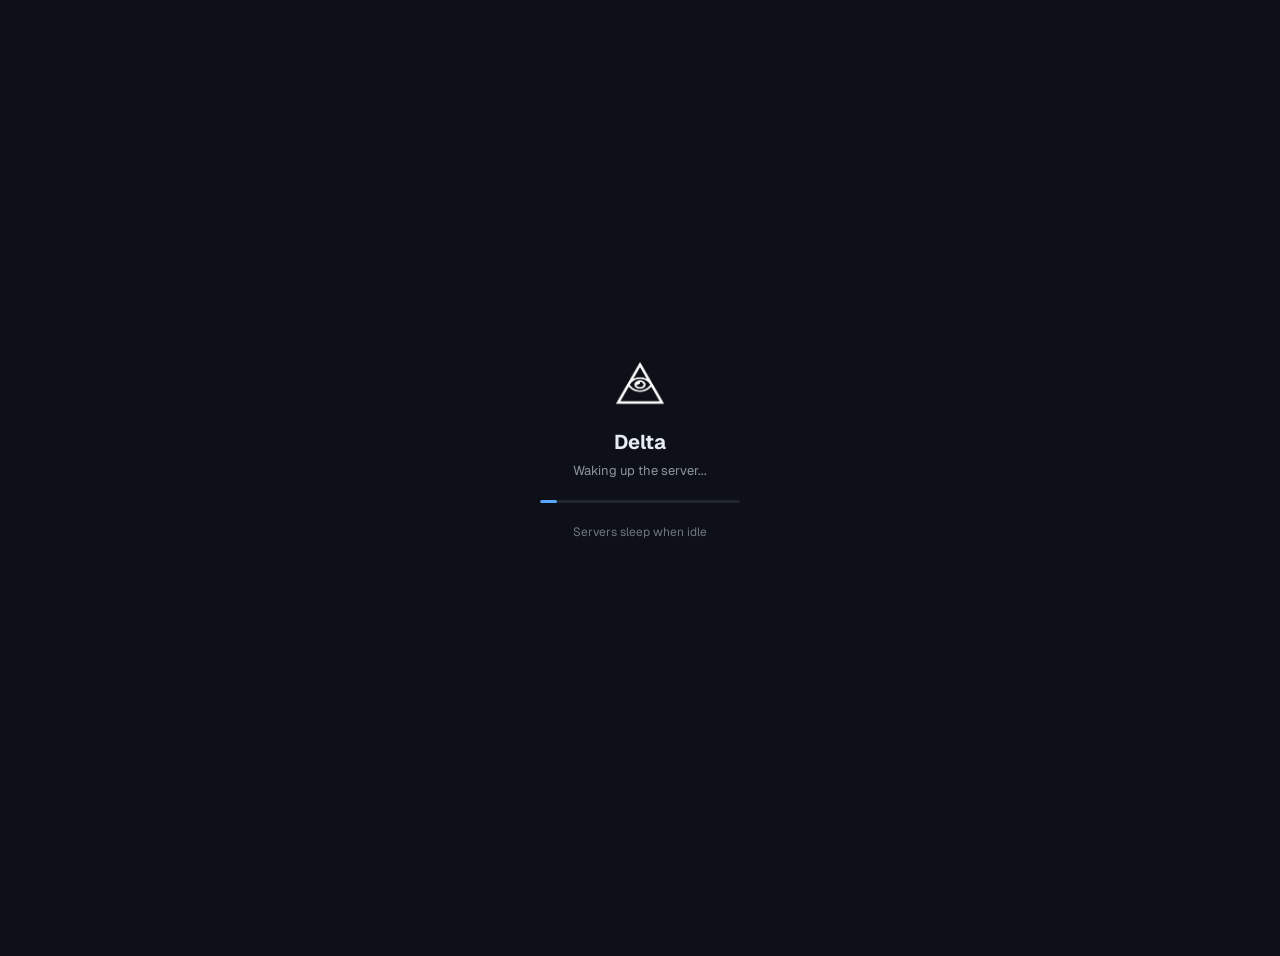
==== commit e4254f02: "✏️ Add Inbox, Reorganise" ====
--- a/index.html
+++ b/index.html
@@ -6,49 +6,53 @@
   <title>Delta</title>
   <link rel="preconnect" href="https://fonts.googleapis.com" />
   <link href="https://fonts.googleapis.com/css2?family=Geist+Mono:wght@400;500;600&family=Geist:wght@300;400;500;600;700&display=swap" rel="stylesheet" />
-  <link rel="stylesheet" href="style.css" />
+  <link rel="stylesheet" href="css/style.css" />
 </head>
 <body>
 
-<!-- ── Toast ──────────────────────────────────────────────────────────────── -->
+<div id="wake-overlay" style="
+  position:fixed;inset:0;
+  background:var(--bg-primary);
+  z-index:9999;
+  display:flex;flex-direction:column;
+  align-items:center;justify-content:center;
+  gap:20px;
+">
+  <img src="assets/images/logo.png" width="48" height="48" />
+  <div style="text-align:center;">
+    <div style="font-size:20px;font-weight:700;color:var(--text-primary);margin-bottom:4px;">Delta</div>
+    <div style="font-size:13px;color:var(--text-secondary);">
+      <span id="wake-status">Connecting to server</span><span id="wake-dots">...</span>
+    </div>
+  </div>
+  <div style="width:200px;background:var(--bg-tertiary);border-radius:4px;height:3px;overflow:hidden;">
+    <div id="wake-bar" style="height:100%;background:var(--accent);border-radius:4px;width:0%;transition:width 0.3s ease;"></div>
+  </div>
+  <div style="font-size:12px;color:var(--text-muted);">Servers sleep when idle</div>
+</div>
+
 <div id="toast-container"></div>
 
-<!-- ── Navigation ─────────────────────────────────────────────────────────── -->
 <nav class="navbar" id="navbar">
   <div class="nav-inner">
     <a href="#" class="nav-logo" onclick="navigate('home')">
-      <!-- <svg width="28" height="28" viewBox="0 0 28 28" fill="none">
-        <path d="M14 4L24 22H4L14 4Z" 
-              fill="var(--accent)" 
-              stroke="var(--accent)" 
-              stroke-width="1.5" 
-              stroke-linejoin="round"/>
-        <circle cx="14" cy="16" r="2" fill="var(--bg-primary)"/>
-      </svg> -->
-      <img src="logo.png" width ="30" height="30"/>
+      <img src="assets/images/logo.png" width="30" height="30" />
       <span class="logo-text">Delta</span>
     </a>
-
     <div class="nav-search-wrap">
       <div class="nav-search" id="nav-search-box">
-        <svg class="search-icon" viewBox="0 0 16 16" width="14" height="14" fill="currentColor">
+        <svg class="search-icon" viewBox="0 0 16 16" width="16" height="14" fill="currentColor">
           <path d="M10.68 11.74a6 6 0 0 1-7.922-8.982 6 6 0 0 1 8.982 7.922l3.04 3.04a.749.749 0 0 1-.326 1.275.749.749 0 0 1-.734-.215ZM11.5 7a4.499 4.499 0 1 0-8.997 0A4.499 4.499 0 0 0 11.5 7Z"/>
         </svg>
         <input type="text" placeholder="Search files…" id="search-input" autocomplete="off" />
-        <kbd>⌘K</kbd>
-      </div>
-    </div>
-
-    <div class="nav-actions" id="nav-actions">
-      <!-- Injected by JS -->
-    </div>
+        <kbd>⌘ K</kbd>
+      </div>
+    </div>
+    <div class="nav-actions" id="nav-actions"></div>
   </div>
 </nav>
 
-<!-- ── Main App Shell ──────────────────────────────────────────────────────── -->
 <div class="app-shell">
-
-  <!-- ── Sidebar ─────────────────────────────────────────────────────────── -->
   <aside class="sidebar" id="sidebar">
     <nav class="sidebar-nav">
       <a class="sidebar-item active" data-view="home" onclick="navigate('home')">
@@ -67,8 +71,11 @@
         <svg viewBox="0 0 16 16" width="16" height="16" fill="currentColor"><path d="M8.75 1.75a.75.75 0 0 0-1.5 0V5H4a.75.75 0 0 0 0 1.5h3.25v3.25a.75.75 0 0 0 1.5 0V6.5H12A.75.75 0 0 0 12 5H8.75V1.75Zm-6 9.5a.75.75 0 0 0 0 1.5h10.5a.75.75 0 0 0 0-1.5H2.75Z"/></svg>
         Upload
       </a>
+      <a class="sidebar-item" data-view="inbox" onclick="navigate('inbox')" style="position:relative;">
+        <svg viewBox="0 0 16 16" width="16" height="16" fill="currentColor"><path d="M0 4.75C0 3.784.784 3 1.75 3h12.5c.966 0 1.75.784 1.75 1.75v7.5A1.75 1.75 0 0 1 14.25 14H1.75A1.75 1.75 0 0 1 0 12.25Zm1.75-.25a.25.25 0 0 0-.25.25v7.5c0 .138.112.25.25.25h12.5a.25.25 0 0 0 .25-.25v-7.5a.25.25 0 0 0-.25-.25ZM8 9.5l-4.5-3h9Z"/></svg>
+        Inbox
+      </a>
     </nav>
-
     <div class="sidebar-footer">
       <a class="sidebar-item" onclick="toggleTheme()">
         <svg id="theme-icon" viewBox="0 0 16 16" width="16" height="16" fill="currentColor"><path d="M8 12a4 4 0 1 1 0-8 4 4 0 0 1 0 8Zm0-1.5a2.5 2.5 0 1 0 0-5 2.5 2.5 0 0 0 0 5Zm5.657-8.157a.75.75 0 0 1 0 1.061l-.97.97a.749.749 0 0 1-1.28-.53.749.749 0 0 1 .22-.53l.97-.97a.75.75 0 0 1 1.06 0ZM8 2.5a.75.75 0 0 1 .75.75v1a.75.75 0 0 1-1.5 0v-1A.75.75 0 0 1 8 2.5ZM2.343 3.343a.75.75 0 0 1 1.061 0l.97.97a.749.749 0 0 1-.53 1.28.749.749 0 0 1-.53-.22l-.97-.97a.75.75 0 0 1 0-1.06Zm-.843 4.907A.75.75 0 0 1 2.25 8h1a.75.75 0 0 1 0 1.5h-1A.75.75 0 0 1 1.5 8Zm10.25 0a.75.75 0 0 1 .75-.75h1a.75.75 0 0 1 0 1.5h-1a.75.75 0 0 1-.75-.75ZM8 13a.75.75 0 0 1 .75.75v1a.75.75 0 0 1-1.5 0v-1A.75.75 0 0 1 8 13Zm4.596-1.404a.75.75 0 0 1 0 1.06l-.97.97a.749.749 0 0 1-1.28-.53.749.749 0 0 1 .22-.53l.97-.97a.75.75 0 0 1 1.06 0ZM3.404 11.596a.75.75 0 0 1 1.06 0l.97.97a.749.749 0 0 1-.53 1.28.749.749 0 0 1-.53-.22l-.97-.97a.75.75 0 0 1 0-1.06Z"/></svg>
@@ -81,97 +88,61 @@
     </div>
   </aside>
 
-  <!-- ── Page Content ──────────────────────────────────────────────────────── -->
-  <main class="main-content" id="main-content">
-    <!-- Views injected by JS -->
-  </main>
-</div>
-
-<!-- ── Auth Modal ──────────────────────────────────────────────────────────── -->
+  <main class="main-content" id="main-content"></main>
+</div>
+
 <div class="modal-overlay hidden" id="auth-modal">
   <div class="modal" id="auth-modal-inner">
-
     <button class="modal-close" onclick="closeAuthModal()">
-      <svg viewBox="0 0 16 16" width="16" height="16" fill="currentColor">
-        <path d="M3.72 3.72a.75.75 0 0 1 1.06 0L8 6.94l3.22-3.22a.749.749 0 0 1 1.275.326.749.749 0 0 1-.215.734L9.06 8l3.22 3.22a.749.749 0 0 1-.326 1.275.749.749 0 0 1-.734-.215L8 9.06l-3.22 3.22a.751.751 0 0 1-1.042-.018.751.751 0 0 1-.018-1.042L6.94 8 3.72 4.78a.75.75 0 0 1 0-1.06Z"/>
-      </svg>
-    </button>
-
+      <svg viewBox="0 0 16 16" width="16" height="16" fill="currentColor"><path d="M3.72 3.72a.75.75 0 0 1 1.06 0L8 6.94l3.22-3.22a.749.749 0 0 1 1.275.326.749.749 0 0 1-.215.734L9.06 8l3.22 3.22a.749.749 0 0 1-.326 1.275.749.749 0 0 1-.734-.215L8 9.06l-3.22 3.22a.751.751 0 0 1-1.042-.018.751.751 0 0 1-.018-1.042L6.94 8 3.72 4.78a.75.75 0 0 1 0-1.06Z"/></svg>
+    </button>
     <div class="modal-header">
       <h2 id="auth-modal-title">Sign in to Delta</h2>
       <p id="auth-modal-sub">Share files with anyone.</p>
     </div>
-
-    <!-- LOGIN FORM -->
     <div id="login-form">
-
       <div class="form-group">
         <label>Username</label>
         <input type="text" id="login-username" placeholder="username" autocomplete="username" />
       </div>
-
       <div class="form-group">
         <label>Password</label>
         <div class="input-wrap">
           <input type="password" id="login-password" placeholder="••••••••" autocomplete="current-password" />
-          <button class="input-toggle" onclick="togglePass('login-password', this)">
-            <svg viewBox="0 0 16 16" width="14" height="14" fill="currentColor">
-              <path d="M8 2c1.981 0 3.671.992 4.933 2.078 1.27 1.091 2.187 2.345 2.637 3.023a1.62 1.62 0 0 1 0 1.798c-.45.678-1.367 1.932-2.637 3.023C11.67 13.008 9.981 14 8 14c-1.981 0-3.671-.992-4.933-2.078C1.797 10.83.88 9.576.43 8.898a1.62 1.62 0 0 1 0-1.798c.45-.677 1.367-1.931 2.637-3.022C4.33 2.992 6.019 2 8 2ZM1.679 7.932a.12.12 0 0 0 0 .136c.411.622 1.241 1.75 2.366 2.717C5.176 11.794 6.527 12.5 8 12.5c1.473 0 2.825-.706 3.955-1.715 1.124-.967 1.954-2.096 2.366-2.717a.12.12 0 0 0 0-.136c-.412-.621-1.242-1.75-2.366-2.717C10.825 4.206 9.473 3.5 8 3.5c-1.473 0-2.825.706-3.955 1.715-1.124.967-1.954 2.096-2.366 2.717ZM8 10a2 2 0 1 1-.001-3.999A2 2 0 0 1 8 10Z"/>
-            </svg>
+          <button class="input-toggle" onclick="togglePass('login-password')">
+            <svg viewBox="0 0 16 16" width="14" height="14" fill="currentColor"><path d="M8 2c1.981 0 3.671.992 4.933 2.078 1.27 1.091 2.187 2.345 2.637 3.023a1.62 1.62 0 0 1 0 1.798c-.45.678-1.367 1.932-2.637 3.023C11.67 13.008 9.981 14 8 14c-1.981 0-3.671-.992-4.933-2.078C1.797 10.83.88 9.576.43 8.898a1.62 1.62 0 0 1 0-1.798c.45-.677 1.367-1.931 2.637-3.022C4.33 2.992 6.019 2 8 2ZM1.679 7.932a.12.12 0 0 0 0 .136c.411.622 1.241 1.75 2.366 2.717C5.176 11.794 6.527 12.5 8 12.5c1.473 0 2.825-.706 3.955-1.715 1.124-.967 1.954-2.096 2.366-2.717a.12.12 0 0 0 0-.136c-.412-.621-1.242-1.75-2.366-2.717C10.825 4.206 9.473 3.5 8 3.5c-1.473 0-2.825.706-3.955 1.715-1.124.967-1.954 2.096-2.366 2.717ZM8 10a2 2 0 1 1-.001-3.999A2 2 0 0 1 8 10Z"/></svg>
           </button>
         </div>
       </div>
-
-      <button class="btn btn-primary btn-full" onclick="handleLogin()">
-        <span>Sign in</span>
-      </button>
-
-      <p class="auth-switch">
-        New to Delta? <a onclick="switchAuthMode('register')">Create an account</a>
-      </p>
-
-    </div>
-
-    <!-- REGISTER FORM -->
+      <button class="btn btn-primary btn-full" onclick="handleLogin()"><span>Sign in</span></button>
+      <p class="auth-switch">New to Delta? <a onclick="switchAuthMode('register')">Create an account</a></p>
+    </div>
+  
     <div id="register-form" class="hidden">
-
       <div class="form-group">
         <label>Username</label>
         <input type="text" id="reg-username" placeholder="username" autocomplete="username" />
       </div>
-
       <div class="form-group">
         <label>Password</label>
         <div class="input-wrap">
           <input type="password" id="reg-password" placeholder="at least 6 characters" autocomplete="new-password" />
-          <button class="input-toggle" onclick="togglePass('reg-password', this)">
-            <svg viewBox="0 0 16 16" width="14" height="14" fill="currentColor">
-              <path d="M8 2c1.981 0 3.671.992 4.933 2.078 1.27 1.091 2.187 2.345 2.637 3.023a1.62 1.62 0 0 1 0 1.798c-.45.678-1.367 1.932-2.637 3.023C11.67 13.008 9.981 14 8 14c-1.981 0-3.671-.992-4.933-2.078C1.797 10.83.88 9.576.43 8.898a1.62 1.62 0 0 1 0-1.798c.45-.677 1.367-1.931 2.637-3.022C4.33 2.992 6.019 2 8 2ZM1.679 7.932a.12.12 0 0 0 0 .136c.411.622 1.241 1.75 2.366 2.717C5.176 11.794 6.527 12.5 8 12.5c1.473 0 2.825-.706 3.955-1.715 1.124-.967 1.954-2.096 2.366-2.717a.12.12 0 0 0 0-.136c-.412-.621-1.242-1.75-2.366-2.717C10.825 4.206 9.473 3.5 8 3.5c-1.473 0-2.825.706-3.955 1.715-1.124.967-1.954 2.096-2.366 2.717ZM8 10a2 2 0 1 1-.001-3.999A2 2 0 0 1 8 10Z"/>
-            </svg>
+          <button class="input-toggle" onclick="togglePass('reg-password')">
+            <svg viewBox="0 0 16 16" width="14" height="14" fill="currentColor"><path d="M8 2c1.981 0 3.671.992 4.933 2.078 1.27 1.091 2.187 2.345 2.637 3.023a1.62 1.62 0 0 1 0 1.798c-.45.678-1.367 1.932-2.637 3.023C11.67 13.008 9.981 14 8 14c-1.981 0-3.671-.992-4.933-2.078C1.797 10.83.88 9.576.43 8.898a1.62 1.62 0 0 1 0-1.798c.45-.677 1.367-1.931 2.637-3.022C4.33 2.992 6.019 2 8 2ZM1.679 7.932a.12.12 0 0 0 0 .136c.411.622 1.241 1.75 2.366 2.717C5.176 11.794 6.527 12.5 8 12.5c1.473 0 2.825-.706 3.955-1.715 1.124-.967 1.954-2.096 2.366-2.717a.12.12 0 0 0 0-.136c-.412-.621-1.242-1.75-2.366-2.717C10.825 4.206 9.473 3.5 8 3.5c-1.473 0-2.825.706-3.955 1.715-1.124.967-1.954 2.096-2.366 2.717ZM8 10a2 2 0 1 1-.001-3.999A2 2 0 0 1 8 10Z"/></svg>
           </button>
         </div>
         <div class="password-strength" id="pass-strength"></div>
       </div>
-
       <div class="form-group">
         <label>Avatar Style</label>
         <div class="avatar-picker" id="avatar-picker"></div>
       </div>
-
-      <button class="btn btn-primary btn-full" onclick="handleRegister()">
-        <span>Create account</span>
-      </button>
-
-      <p class="auth-switch">
-        Already have an account? <a onclick="switchAuthMode('login')">Sign in</a>
-      </p>
-
-    </div>
-
-  </div>
-</div>
-
-<!-- ── Profile Modal ───────────────────────────────────────────────────────── -->
+      <button class="btn btn-primary btn-full" onclick="handleRegister()"><span>Create account</span></button>
+      <p class="auth-switch">Already have an account? <a onclick="switchAuthMode('login')">Sign in</a></p>
+    </div>
+  </div>
+</div>
+
 <div class="modal-overlay hidden" id="profile-modal">
   <div class="modal modal-wide" id="profile-modal-inner">
     <button class="modal-close" onclick="closeProfileModal()">
@@ -181,7 +152,6 @@
   </div>
 </div>
 
-<!-- ── File Preview Modal ──────────────────────────────────────────────────── -->
 <div class="modal-overlay hidden" id="preview-modal">
   <div class="modal modal-preview" id="preview-modal-inner">
     <button class="modal-close" onclick="closePreviewModal()">
@@ -191,7 +161,32 @@
   </div>
 </div>
 
-<!-- ── Command Palette ─────────────────────────────────────────────────────── -->
+<div class="modal-overlay hidden" id="compose-modal">
+  <div class="modal" id="compose-modal-inner">
+    <button class="modal-close" onclick="closeComposeModal()">
+      <svg viewBox="0 0 16 16" width="16" height="16" fill="currentColor"><path d="M3.72 3.72a.75.75 0 0 1 1.06 0L8 6.94l3.22-3.22a.749.749 0 0 1 1.275.326.749.749 0 0 1-.215.734L9.06 8l3.22 3.22a.749.749 0 0 1-.326 1.275.749.749 0 0 1-.734-.215L8 9.06l-3.22 3.22a.751.751 0 0 1-1.042-.018.751.751 0 0 1-.018-1.042L6.94 8 3.72 4.78a.75.75 0 0 1 0-1.06Z"/></svg>
+    </button>
+    <div class="modal-header">
+      <h2>New Message</h2>
+      <p>Send a message to another user</p>
+    </div>
+    <div style="display:flex;flex-direction:column;gap:14px;">
+      <div class="form-group">
+        <label>To</label>
+        <input type="text" id="compose-to" placeholder="username" autocomplete="off" />
+      </div>
+      <div class="form-group">
+        <label>Message</label>
+        <textarea id="compose-body" placeholder="Write your message…" rows="4"></textarea>
+      </div>
+      <div style="display:flex;gap:8px;">
+        <button class="btn btn-primary" id="compose-send-btn" onclick="sendCompose()">Send message</button>
+        <button class="btn btn-secondary" onclick="closeComposeModal()">Cancel</button>
+      </div>
+    </div>
+  </div>
+</div>
+
 <div class="modal-overlay hidden" id="cmd-palette">
   <div class="cmd-modal">
     <div class="cmd-search">
@@ -208,6 +203,6 @@
   </div>
 </div>
 
-<script src="app.js"></script>
+<script src="js/app.js"></script>
 </body>
 </html>
--- a/css/style.css
+++ b/css/style.css
@@ -0,0 +1,877 @@
+/* ── Reset & Base ──────────────────────────────────────────────────────────── */
+*, *::before, *::after { box-sizing: border-box; margin: 0; padding: 0; }
+html { scroll-behavior: smooth; }
+body {
+  font-family: 'Geist', -apple-system, BlinkMacSystemFont, sans-serif;
+  font-size: 14px;
+  line-height: 1.5;
+  background: var(--bg-primary);
+  color: var(--text-primary);
+  transition: background 0.2s, color 0.2s;
+  min-height: 100vh;
+}
+a { color: var(--accent); cursor: pointer; text-decoration: none; }
+a:hover { text-decoration: underline; }
+button { cursor: pointer; font-family: inherit; }
+input, textarea { font-family: inherit; }
+
+/* ── CSS Variables ─────────────────────────────────────────────────────────── */
+[data-theme="dark"] {
+  --bg-primary: #0d1117;
+  --bg-secondary: #161b22;
+  --bg-tertiary: #21262d;
+  --bg-hover: #30363d;
+  --border: #30363d;
+  --border-muted: #21262d;
+  --text-primary: #e6edf3;
+  --text-secondary: #8b949e;
+  --text-muted: #6e7681;
+  --accent: #58a6ff;
+  --accent-hover: #79b8ff;
+  --accent-bg: #0d419d1a;
+  --success: #3fb950;
+  --success-bg: #1a3b2a;
+  --danger: #f85149;
+  --danger-bg: #3d1c1c;
+  --warning: #d29922;
+  --warning-bg: #2d2411;
+  --shadow-sm: 0 1px 3px rgba(0,0,0,0.4);
+  --shadow-md: 0 4px 16px rgba(0,0,0,0.5);
+  --shadow-lg: 0 8px 32px rgba(0,0,0,0.6);
+}
+[data-theme="light"] {
+  --bg-primary: #ffffff;
+  --bg-secondary: #f6f8fa;
+  --bg-tertiary: #eaeef2;
+  --bg-hover: #f3f4f6;
+  --border: #d0d7de;
+  --border-muted: #eaeef2;
+  --text-primary: #1f2328;
+  --text-secondary: #656d76;
+  --text-muted: #848d97;
+  --accent: #0969da;
+  --accent-hover: #0550ae;
+  --accent-bg: #dbeafe;
+  --success: #1a7f37;
+  --success-bg: #dafbe1;
+  --danger: #cf222e;
+  --danger-bg: #fff0ee;
+  --warning: #9a6700;
+  --warning-bg: #fff8c5;
+  --shadow-sm: 0 1px 3px rgba(0,0,0,0.08);
+  --shadow-md: 0 4px 16px rgba(0,0,0,0.12);
+  --shadow-lg: 0 8px 32px rgba(0,0,0,0.16);
+}
+
+/* ── Layout ────────────────────────────────────────────────────────────────── */
+.app-shell {
+  display: flex;
+  min-height: calc(100vh - 56px);
+  margin-top: 56px;
+}
+.main-content {
+  flex: 1;
+  min-width: 0;
+  padding: 24px 32px;
+  max-width: 1100px;
+  margin: 0 auto;
+}
+
+/* ── Navbar ────────────────────────────────────────────────────────────────── */
+.navbar {
+  position: fixed;
+  top: 0; left: 0; right: 0;
+  height: 56px;
+  background: var(--bg-secondary);
+  border-bottom: 1px solid var(--border);
+  z-index: 100;
+  backdrop-filter: blur(8px);
+}
+.nav-inner {
+  display: flex;
+  align-items: center;
+  height: 100%;
+  padding: 0 24px;
+  gap: 16px;
+  max-width: 1400px;
+  margin: 0 auto;
+}
+.nav-logo {
+  display: flex;
+  align-items: center;
+  gap: 8px;
+  color: var(--text-primary);
+  font-weight: 700;
+  font-size: 17px;
+  letter-spacing: -0.3px;
+  text-decoration: none;
+  flex-shrink: 0;
+}
+.nav-logo:hover { text-decoration: none; opacity: 0.9; }
+.logo-text { color: var(--text-primary); }
+.nav-search-wrap { flex: 1; max-width: 320px; }
+.nav-search {
+  display: flex;
+  align-items: center;
+  gap: 8px;
+  background: var(--bg-primary);
+  border: 1px solid var(--border);
+  border-radius: 6px;
+  padding: 5px 10px;
+  transition: border-color 0.15s, box-shadow 0.15s;
+  cursor: text;
+}
+.nav-search:focus-within {
+  border-color: var(--accent);
+  box-shadow: 0 0 0 3px var(--accent-bg);
+}
+.nav-search input {
+  flex: 1;
+  background: none;
+  border: none;
+  outline: none;
+  color: var(--text-primary);
+  font-size: 13px;
+}
+.nav-search input::placeholder { color: var(--text-muted); }
+.nav-search .search-icon { color: var(--text-muted); flex-shrink: 0; }
+.nav-search kbd {
+  background: var(--bg-tertiary);
+  border: 1px solid var(--border);
+  border-radius: 4px;
+  padding: 1px 5px;
+  font-size: 11px;
+  color: var(--text-muted);
+  font-family: 'Geist Mono', monospace;
+}
+.nav-actions {
+  display: flex;
+  align-items: center;
+  gap: 8px;
+  margin-left: auto;
+}
+.nav-avatar {
+  width: 32px; height: 32px;
+  border-radius: 50%;
+  border: 2px solid var(--border);
+  cursor: pointer;
+  transition: border-color 0.15s;
+  object-fit: cover;
+}
+.nav-avatar:hover { border-color: var(--accent); }
+.nav-username {
+  font-size: 13px;
+  font-weight: 500;
+  color: var(--text-primary);
+}
+.nav-divider { width: 1px; height: 20px; background: var(--border); }
+.nav-notification {
+  position: relative;
+  width: 32px; height: 32px;
+  display: flex; align-items: center; justify-content: center;
+  border-radius: 6px;
+  color: var(--text-secondary);
+  border: 1px solid var(--border);
+  background: var(--bg-secondary);
+  transition: background 0.15s, color 0.15s;
+}
+.nav-notification:hover { background: var(--bg-hover); color: var(--text-primary); }
+
+/* ── Sidebar ───────────────────────────────────────────────────────────────── */
+.sidebar {
+  width: 220px;
+  flex-shrink: 0;
+  border-right: 1px solid var(--border);
+  padding: 16px 12px;
+  display: flex;
+  flex-direction: column;
+  gap: 2px;
+  background: var(--bg-secondary);
+  min-height: calc(100vh - 56px);
+  position: sticky;
+  top: 56px;
+  height: calc(100vh - 56px);
+  overflow-y: auto;
+}
+.sidebar-nav { flex: 1; display: flex; flex-direction: column; gap: 2px; }
+.sidebar-footer { border-top: 1px solid var(--border); padding-top: 12px; margin-top: 8px; display: flex; flex-direction: column; gap: 2px; }
+.sidebar-item {
+  display: flex;
+  align-items: center;
+  gap: 8px;
+  padding: 6px 10px;
+  border-radius: 6px;
+  color: var(--text-secondary);
+  font-size: 13px;
+  font-weight: 500;
+  transition: background 0.12s, color 0.12s;
+  cursor: pointer;
+  user-select: none;
+}
+.sidebar-item:hover { background: var(--bg-hover); color: var(--text-primary); text-decoration: none; }
+.sidebar-item.active { background: var(--bg-hover); color: var(--text-primary); font-weight: 600; }
+.sidebar-item svg { flex-shrink: 0; color: var(--text-muted); }
+.sidebar-item.active svg, .sidebar-item:hover svg { color: var(--text-primary); }
+.sidebar-label {
+  font-size: 11px;
+  font-weight: 600;
+  letter-spacing: 0.05em;
+  text-transform: uppercase;
+  color: var(--text-muted);
+  padding: 8px 10px 4px;
+}
+
+/* ── Buttons ───────────────────────────────────────────────────────────────── */
+.btn {
+  display: inline-flex;
+  align-items: center;
+  gap: 6px;
+  padding: 5px 12px;
+  border-radius: 6px;
+  font-size: 13px;
+  font-weight: 500;
+  border: 1px solid transparent;
+  transition: all 0.12s;
+  white-space: nowrap;
+}
+.btn:hover { text-decoration: none; }
+.btn-primary {
+  background: var(--accent);
+  color: #fff;
+  border-color: var(--accent);
+}
+.btn-primary:hover { background: var(--accent-hover); opacity: 0.9; }
+.btn-secondary {
+  background: var(--bg-tertiary);
+  color: var(--text-primary);
+  border-color: var(--border);
+}
+.btn-secondary:hover { background: var(--bg-hover); }
+.btn-danger {
+  background: var(--danger-bg);
+  color: var(--danger);
+  border-color: var(--danger);
+}
+.btn-danger:hover { background: var(--danger); color: #fff; }
+.btn-ghost {
+  background: transparent;
+  color: var(--text-secondary);
+  border-color: transparent;
+}
+.btn-ghost:hover { background: var(--bg-hover); color: var(--text-primary); }
+.btn-full { width: 100%; justify-content: center; padding: 8px; }
+.btn-sm { padding: 3px 8px; font-size: 12px; }
+.btn-icon {
+  padding: 5px;
+  width: 30px; height: 30px;
+  justify-content: center;
+}
+.btn[disabled] { opacity: 0.5; pointer-events: none; }
+
+/* ── Forms ─────────────────────────────────────────────────────────────────── */
+.form-group { display: flex; flex-direction: column; gap: 6px; }
+.form-row { display: grid; grid-template-columns: 1fr 1fr; gap: 12px; }
+label {
+  font-size: 13px;
+  font-weight: 600;
+  color: var(--text-primary);
+}
+input[type="text"],
+input[type="email"],
+input[type="password"],
+input[type="url"],
+textarea,
+select {
+  background: var(--bg-primary);
+  border: 1px solid var(--border);
+  border-radius: 6px;
+  padding: 7px 10px;
+  color: var(--text-primary);
+  font-size: 13px;
+  outline: none;
+  transition: border-color 0.15s, box-shadow 0.15s;
+  width: 100%;
+}
+input:focus, textarea:focus, select:focus {
+  border-color: var(--accent);
+  box-shadow: 0 0 0 3px var(--accent-bg);
+}
+textarea { resize: vertical; min-height: 80px; }
+.input-wrap { position: relative; display: flex; align-items: center; }
+.input-wrap input { padding-right: 36px; }
+.input-toggle {
+  position: absolute; right: 8px;
+  background: none; border: none;
+  color: var(--text-muted);
+  padding: 4px;
+  display: flex; align-items: center;
+}
+.input-toggle:hover { color: var(--text-primary); }
+.form-hint { font-size: 12px; color: var(--text-muted); }
+
+/* ── Password Strength ──────────────────────────────────────────────────────── */
+.password-strength { display: flex; gap: 4px; margin-top: 4px; }
+.strength-bar {
+  height: 3px;
+  flex: 1;
+  border-radius: 2px;
+  background: var(--border);
+  transition: background 0.2s;
+}
+.strength-bar.weak { background: var(--danger); }
+.strength-bar.fair { background: var(--warning); }
+.strength-bar.good { background: var(--success); }
+
+/* ── Avatar Picker ──────────────────────────────────────────────────────────── */
+.avatar-picker {
+  display: flex;
+  gap: 8px;
+  flex-wrap: wrap;
+}
+.avatar-option {
+  width: 44px; height: 44px;
+  border-radius: 50%;
+  cursor: pointer;
+  border: 2px solid transparent;
+  transition: border-color 0.15s, transform 0.15s;
+  object-fit: cover;
+}
+.avatar-option:hover { transform: scale(1.1); }
+.avatar-option.selected { border-color: var(--accent); }
+
+/* ── Modal ──────────────────────────────────────────────────────────────────── */
+.modal-overlay {
+  position: fixed; inset: 0;
+  background: rgba(0,0,0,0.6);
+  backdrop-filter: blur(4px);
+  z-index: 200;
+  display: flex; align-items: center; justify-content: center;
+  padding: 20px;
+  animation: fadeIn 0.15s ease;
+}
+.modal-overlay.hidden { display: none; }
+.modal {
+  background: var(--bg-secondary);
+  border: 1px solid var(--border);
+  border-radius: 12px;
+  padding: 32px;
+  width: 100%; max-width: 440px;
+  position: relative;
+  box-shadow: var(--shadow-lg);
+  animation: slideUp 0.2s ease;
+}
+.modal-wide { max-width: 680px; }
+.modal-preview { max-width: 800px; max-height: 90vh; overflow: auto; }
+.modal-close {
+  position: absolute; top: 12px; right: 12px;
+  background: none; border: none;
+  color: var(--text-muted);
+  padding: 6px;
+  border-radius: 6px;
+  display: flex; align-items: center;
+  transition: background 0.12s, color 0.12s;
+}
+.modal-close:hover { background: var(--bg-hover); color: var(--text-primary); }
+.modal-header { text-align: center; margin-bottom: 24px; }
+.modal-logo { margin-bottom: 16px; display: flex; justify-content: center; }
+.modal-header h2 { font-size: 20px; font-weight: 700; color: var(--text-primary); margin-bottom: 4px; }
+.modal-header p { color: var(--text-secondary); font-size: 13px; }
+.auth-switch { text-align: center; color: var(--text-secondary); font-size: 13px; margin-top: 16px; }
+.auth-switch a { color: var(--accent); cursor: pointer; }
+
+/* ── Command Palette ────────────────────────────────────────────────────────── */
+.cmd-modal {
+  background: var(--bg-secondary);
+  border: 1px solid var(--border);
+  border-radius: 12px;
+  width: 100%; max-width: 560px;
+  box-shadow: var(--shadow-lg);
+  overflow: hidden;
+  animation: slideDown 0.15s ease;
+}
+.cmd-search {
+  display: flex; align-items: center; gap: 12px;
+  padding: 14px 16px;
+  border-bottom: 1px solid var(--border);
+}
+.cmd-search svg { color: var(--text-muted); flex-shrink: 0; }
+.cmd-search input {
+  flex: 1; background: none; border: none; outline: none;
+  color: var(--text-primary); font-size: 15px;
+}
+.cmd-search kbd {
+  background: var(--bg-tertiary); border: 1px solid var(--border);
+  border-radius: 4px; padding: 2px 6px;
+  font-size: 11px; color: var(--text-muted);
+}
+#cmd-results { max-height: 360px; overflow-y: auto; }
+.cmd-item {
+  display: flex; align-items: center; gap: 12px;
+  padding: 10px 16px;
+  cursor: pointer;
+  transition: background 0.1s;
+  color: var(--text-primary);
+}
+.cmd-item:hover, .cmd-item.selected { background: var(--bg-hover); }
+.cmd-item-icon { font-size: 18px; flex-shrink: 0; }
+.cmd-item-info { flex: 1; min-width: 0; }
+.cmd-item-name { font-size: 13px; font-weight: 500; }
+.cmd-item-meta { font-size: 11px; color: var(--text-muted); }
+.cmd-section {
+  font-size: 11px; font-weight: 600; letter-spacing: 0.05em;
+  text-transform: uppercase; color: var(--text-muted);
+  padding: 8px 16px 4px;
+}
+.cmd-footer {
+  display: flex; gap: 16px;
+  padding: 8px 16px;
+  border-top: 1px solid var(--border);
+  font-size: 11px; color: var(--text-muted);
+}
+.cmd-footer kbd {
+  background: var(--bg-tertiary); border: 1px solid var(--border);
+  border-radius: 3px; padding: 1px 4px; font-size: 10px;
+}
+
+/* ── Toast ──────────────────────────────────────────────────────────────────── */
+#toast-container {
+  position: fixed; bottom: 24px; right: 24px;
+  display: flex; flex-direction: column; gap: 8px;
+  z-index: 500;
+}
+.toast {
+  display: flex; align-items: center; gap: 10px;
+  background: var(--bg-secondary);
+  border: 1px solid var(--border);
+  border-radius: 8px;
+  padding: 12px 16px;
+  font-size: 13px;
+  font-weight: 500;
+  color: var(--text-primary);
+  box-shadow: var(--shadow-md);
+  animation: slideLeft 0.25s ease;
+  min-width: 240px; max-width: 360px;
+}
+.toast.success { border-color: var(--success); }
+.toast.error { border-color: var(--danger); }
+.toast.info { border-color: var(--accent); }
+.toast-dot { width: 8px; height: 8px; border-radius: 50%; flex-shrink: 0; }
+.toast.success .toast-dot { background: var(--success); }
+.toast.error .toast-dot { background: var(--danger); }
+.toast.info .toast-dot { background: var(--accent); }
+
+/* ── Cards ──────────────────────────────────────────────────────────────────── */
+.card {
+  background: var(--bg-secondary);
+  border: 1px solid var(--border);
+  border-radius: 8px;
+  overflow: hidden;
+}
+.card-header {
+  padding: 16px 20px;
+  border-bottom: 1px solid var(--border);
+  display: flex; align-items: center; justify-content: space-between;
+}
+.card-header h3 { font-size: 15px; font-weight: 600; }
+.card-body { padding: 20px; }
+
+/* ── Stats Grid ─────────────────────────────────────────────────────────────── */
+.stats-grid {
+  display: grid;
+  grid-template-columns: repeat(auto-fill, minmax(200px, 1fr));
+  gap: 16px;
+  margin-bottom: 24px;
+}
+.stat-card {
+  background: var(--bg-secondary);
+  border: 1px solid var(--border);
+  border-radius: 8px;
+  padding: 20px;
+  display: flex; flex-direction: column; gap: 4px;
+}
+.stat-number { font-size: 28px; font-weight: 700; color: var(--text-primary); font-family: 'Geist Mono', monospace; }
+.stat-label { font-size: 13px; color: var(--text-secondary); }
+.stat-icon { font-size: 20px; margin-bottom: 8px; }
+
+/* ── File List ──────────────────────────────────────────────────────────────── */
+.file-list { display: flex; flex-direction: column; gap: 0; }
+.file-item {
+  display: grid;
+  grid-template-columns: 40px 1fr auto auto auto;
+  align-items: center;
+  gap: 12px;
+  padding: 12px 16px;
+  border-bottom: 1px solid var(--border-muted);
+  transition: background 0.1s;
+  cursor: pointer;
+}
+.file-item:last-child { border-bottom: none; }
+.file-item:hover { background: var(--bg-hover); }
+.file-icon {
+  width: 36px; height: 36px;
+  background: var(--bg-tertiary);
+  border: 1px solid var(--border);
+  border-radius: 8px;
+  display: flex; align-items: center; justify-content: center;
+  font-size: 18px;
+  flex-shrink: 0;
+}
+.file-info { min-width: 0; }
+.file-name {
+  font-size: 13px; font-weight: 600;
+  color: var(--text-primary);
+  white-space: nowrap; overflow: hidden; text-overflow: ellipsis;
+}
+.file-meta {
+  font-size: 12px; color: var(--text-secondary);
+  display: flex; align-items: center; gap: 8px; flex-wrap: wrap;
+}
+.file-uploader {
+  display: flex; align-items: center; gap: 4px;
+}
+.file-uploader img {
+  width: 16px; height: 16px;
+  border-radius: 50%;
+  object-fit: cover;
+}
+.file-size { font-family: 'Geist Mono', monospace; font-size: 12px; color: var(--text-muted); white-space: nowrap; }
+.file-actions { display: flex; gap: 4px; opacity: 0; transition: opacity 0.15s; }
+.file-item:hover .file-actions { opacity: 1; }
+.file-badge {
+  font-size: 11px; font-weight: 500;
+  padding: 2px 7px;
+  border-radius: 20px;
+  white-space: nowrap;
+}
+.badge-public { background: var(--success-bg); color: var(--success); }
+.badge-private { background: var(--bg-tertiary); color: var(--text-muted); }
+.badge-new {
+  background: var(--accent-bg); color: var(--accent);
+  animation: pulse 2s infinite;
+}
+
+/* ── Upload Zone ────────────────────────────────────────────────────────────── */
+.upload-zone {
+  border: 2px dashed var(--border);
+  border-radius: 12px;
+  padding: 48px 32px;
+  text-align: center;
+  transition: all 0.2s;
+  cursor: pointer;
+  background: var(--bg-secondary);
+}
+.upload-zone:hover, .upload-zone.drag-over {
+  border-color: var(--accent);
+  background: var(--accent-bg);
+}
+.upload-zone.drag-over { transform: scale(1.01); }
+.upload-icon { font-size: 48px; margin-bottom: 12px; }
+.upload-zone h3 { font-size: 16px; font-weight: 600; margin-bottom: 4px; }
+.upload-zone p { color: var(--text-secondary); font-size: 13px; }
+.upload-zone input[type="file"] { display: none; }
+
+/* ── Progress ───────────────────────────────────────────────────────────────── */
+.progress-bar {
+  height: 4px;
+  background: var(--bg-tertiary);
+  border-radius: 2px;
+  overflow: hidden;
+  margin-top: 8px;
+}
+.progress-fill {
+  height: 100%;
+  background: var(--accent);
+  border-radius: 2px;
+  transition: width 0.3s ease;
+}
+
+/* ── Profile ────────────────────────────────────────────────────────────────── */
+.profile-header {
+  display: flex; align-items: flex-start; gap: 20px;
+  padding: 24px;
+  border-bottom: 1px solid var(--border);
+}
+.profile-avatar-wrap { position: relative; flex-shrink: 0; }
+.profile-avatar {
+  width: 80px; height: 80px;
+  border-radius: 50%;
+  border: 3px solid var(--border);
+  object-fit: cover;
+}
+.profile-avatar-edit {
+  position: absolute; bottom: 0; right: 0;
+  width: 24px; height: 24px;
+  background: var(--accent);
+  border-radius: 50%;
+  display: flex; align-items: center; justify-content: center;
+  cursor: pointer;
+  border: 2px solid var(--bg-secondary);
+}
+.profile-info { flex: 1; min-width: 0; }
+.profile-username { font-size: 20px; font-weight: 700; margin-bottom: 4px; }
+.profile-bio { color: var(--text-secondary); font-size: 13px; margin-bottom: 8px; }
+.profile-meta { display: flex; gap: 16px; flex-wrap: wrap; }
+.profile-meta-item { display: flex; align-items: center; gap: 4px; font-size: 12px; color: var(--text-secondary); }
+.profile-stats { display: flex; gap: 24px; padding: 16px 24px; background: var(--bg-tertiary); }
+.profile-stat { text-align: center; }
+.profile-stat-num { font-size: 18px; font-weight: 700; font-family: 'Geist Mono', monospace; }
+.profile-stat-label { font-size: 11px; color: var(--text-muted); }
+
+/* ── Hero / Landing ─────────────────────────────────────────────────────────── */
+.hero {
+  text-align: center;
+  padding: 60px 20px 48px;
+  max-width: 600px;
+  margin: 0 auto;
+}
+.hero-badge {
+  display: inline-flex; align-items: center; gap: 6px;
+  background: var(--accent-bg);
+  border: 1px solid var(--accent);
+  color: var(--accent);
+  border-radius: 20px;
+  padding: 4px 12px;
+  font-size: 12px; font-weight: 600;
+  margin-bottom: 20px;
+  animation: pulse 3s infinite;
+}
+.hero h1 {
+  font-size: 40px; font-weight: 700;
+  line-height: 1.15;
+  letter-spacing: -1px;
+  margin-bottom: 16px;
+  background: linear-gradient(135deg, var(--text-primary) 0%, var(--accent) 100%);
+  -webkit-background-clip: text;
+  -webkit-text-fill-color: transparent;
+  background-clip: text;
+}
+.hero p { font-size: 16px; color: var(--text-secondary); margin-bottom: 28px; line-height: 1.6; }
+.hero-actions { display: flex; gap: 12px; justify-content: center; flex-wrap: wrap; }
+
+/* ── Section ─────────────────────────────────────────────────────────────────── */
+.section-header {
+  display: flex; align-items: center; justify-content: space-between;
+  margin-bottom: 16px;
+}
+.section-header h2 { font-size: 16px; font-weight: 600; }
+.section-header p { font-size: 13px; color: var(--text-secondary); }
+
+/* ── Empty State ─────────────────────────────────────────────────────────────── */
+.empty-state {
+  text-align: center; padding: 48px 20px;
+  color: var(--text-secondary);
+}
+.empty-state-icon { font-size: 40px; margin-bottom: 12px; }
+.empty-state h3 { font-size: 16px; font-weight: 600; color: var(--text-primary); margin-bottom: 8px; }
+.empty-state p { font-size: 13px; margin-bottom: 20px; }
+
+/* ── Dropdown Menu ───────────────────────────────────────────────────────────── */
+.dropdown { position: relative; }
+.dropdown-menu {
+  position: absolute; top: calc(100% + 4px); right: 0;
+  background: var(--bg-secondary);
+  border: 1px solid var(--border);
+  border-radius: 8px;
+  min-width: 180px;
+  box-shadow: var(--shadow-md);
+  z-index: 150;
+  overflow: hidden;
+  animation: slideDown 0.15s ease;
+}
+.dropdown-menu.hidden { display: none; }
+.dropdown-item {
+  display: flex; align-items: center; gap: 8px;
+  padding: 8px 12px;
+  font-size: 13px;
+  color: var(--text-primary);
+  cursor: pointer;
+  transition: background 0.1s;
+}
+.dropdown-item:hover { background: var(--bg-hover); }
+.dropdown-item.danger { color: var(--danger); }
+.dropdown-divider { height: 1px; background: var(--border); margin: 4px 0; }
+.dropdown-header {
+  padding: 8px 12px 4px;
+  font-size: 11px; font-weight: 600;
+  color: var(--text-muted);
+  text-transform: uppercase; letter-spacing: 0.05em;
+}
+
+/* ── File Grid (explore) ─────────────────────────────────────────────────────── */
+.file-grid {
+  display: grid;
+  grid-template-columns: repeat(auto-fill, minmax(240px, 1fr));
+  gap: 16px;
+}
+.file-card {
+  background: var(--bg-secondary);
+  border: 1px solid var(--border);
+  border-radius: 8px;
+  overflow: hidden;
+  transition: border-color 0.15s, box-shadow 0.15s, transform 0.15s;
+  cursor: pointer;
+}
+.file-card:hover {
+  border-color: var(--accent);
+  box-shadow: var(--shadow-sm);
+  transform: translateY(-1px);
+}
+.file-card-preview {
+  height: 120px;
+  background: var(--bg-tertiary);
+  display: flex; align-items: center; justify-content: center;
+  font-size: 40px;
+  border-bottom: 1px solid var(--border);
+  overflow: hidden;
+}
+.file-card-preview img { width: 100%; height: 100%; object-fit: cover; }
+.file-card-body { padding: 12px; }
+.file-card-name { font-size: 13px; font-weight: 600; margin-bottom: 4px; white-space: nowrap; overflow: hidden; text-overflow: ellipsis; }
+.file-card-meta { font-size: 12px; color: var(--text-muted); display: flex; align-items: center; gap: 6px; }
+.file-card-uploader { display: flex; align-items: center; gap: 4px; }
+.file-card-uploader img { width: 14px; height: 14px; border-radius: 50%; }
+
+/* ── Tabs ─────────────────────────────────────────────────────────────────────── */
+.tabs {
+  display: flex;
+  border-bottom: 1px solid var(--border);
+  margin-bottom: 20px;
+}
+.tab {
+  padding: 10px 16px;
+  font-size: 13px; font-weight: 500;
+  color: var(--text-secondary);
+  cursor: pointer;
+  border-bottom: 2px solid transparent;
+  transition: color 0.12s, border-color 0.12s;
+}
+.tab:hover { color: var(--text-primary); }
+.tab.active { color: var(--text-primary); border-bottom-color: var(--accent); font-weight: 600; }
+
+/* ── Breadcrumb ───────────────────────────────────────────────────────────────── */
+.breadcrumb { display: flex; align-items: center; gap: 6px; font-size: 13px; margin-bottom: 20px; }
+.breadcrumb-sep { color: var(--text-muted); }
+.breadcrumb-item { color: var(--text-secondary); cursor: pointer; }
+.breadcrumb-item:hover { color: var(--accent); }
+.breadcrumb-item.active { color: var(--text-primary); font-weight: 600; cursor: default; }
+
+/* ── Skeleton ─────────────────────────────────────────────────────────────────── */
+.skeleton {
+  background: linear-gradient(90deg, var(--bg-tertiary) 25%, var(--bg-hover) 50%, var(--bg-tertiary) 75%);
+  background-size: 200% 100%;
+  animation: shimmer 1.5s infinite;
+  border-radius: 4px;
+}
+.skeleton-line { height: 14px; margin-bottom: 8px; }
+.skeleton-line:last-child { width: 60%; }
+
+/* ── Animations ───────────────────────────────────────────────────────────────── */
+@keyframes fadeIn { from { opacity: 0; } to { opacity: 1; } }
+@keyframes slideUp { from { transform: translateY(20px); opacity: 0; } to { transform: translateY(0); opacity: 1; } }
+@keyframes slideDown { from { transform: translateY(-10px); opacity: 0; } to { transform: translateY(0); opacity: 1; } }
+@keyframes slideLeft { from { transform: translateX(20px); opacity: 0; } to { transform: translateX(0); opacity: 1; } }
+@keyframes shimmer { from { background-position: 200% 0; } to { background-position: -200% 0; } }
+@keyframes pulse { 0%, 100% { opacity: 1; } 50% { opacity: 0.6; } }
+@keyframes spin { to { transform: rotate(360deg); } }
+.spin { animation: spin 0.8s linear infinite; }
+
+/* ── Filter / Sort Bar ────────────────────────────────────────────────────────── */
+.filter-bar {
+  display: flex; align-items: center; gap: 8px;
+  flex-wrap: wrap;
+  margin-bottom: 16px;
+}
+.filter-chip {
+  display: flex; align-items: center; gap: 4px;
+  padding: 4px 10px;
+  border: 1px solid var(--border);
+  border-radius: 20px;
+  font-size: 12px; font-weight: 500;
+  color: var(--text-secondary);
+  cursor: pointer;
+  transition: all 0.12s;
+  background: var(--bg-secondary);
+}
+.filter-chip:hover { border-color: var(--accent); color: var(--accent); }
+.filter-chip.active { border-color: var(--accent); background: var(--accent-bg); color: var(--accent); }
+.spacer { flex: 1; }
+.view-toggle { display: flex; gap: 2px; }
+.view-btn { padding: 5px 8px; border: 1px solid var(--border); background: var(--bg-secondary); color: var(--text-muted); font-size: 12px; cursor: pointer; transition: all 0.12s; }
+.view-btn:first-child { border-radius: 6px 0 0 6px; }
+.view-btn:last-child { border-radius: 0 6px 6px 0; }
+.view-btn.active { background: var(--accent); color: #fff; border-color: var(--accent); }
+
+/* ── Upload Form ─────────────────────────────────────────────────────────────── */
+.upload-form { display: flex; flex-direction: column; gap: 16px; }
+.upload-file-info {
+  display: flex; align-items: center; gap: 12px;
+  background: var(--bg-tertiary);
+  border: 1px solid var(--border);
+  border-radius: 8px;
+  padding: 12px 16px;
+}
+.upload-file-icon { font-size: 28px; }
+.upload-file-details { flex: 1; min-width: 0; }
+.upload-file-name { font-weight: 600; font-size: 13px; white-space: nowrap; overflow: hidden; text-overflow: ellipsis; }
+.upload-file-size { font-size: 12px; color: var(--text-muted); }
+.toggle-row { display: flex; align-items: center; justify-content: space-between; }
+.toggle-label { font-size: 13px; font-weight: 500; }
+.toggle-desc { font-size: 12px; color: var(--text-muted); }
+.toggle {
+  position: relative; width: 36px; height: 20px;
+  background: var(--bg-tertiary);
+  border: 1px solid var(--border);
+  border-radius: 10px; cursor: pointer;
+  transition: background 0.2s;
+}
+.toggle.on { background: var(--accent); border-color: var(--accent); }
+.toggle::after {
+  content: ''; position: absolute; top: 2px; left: 2px;
+  width: 14px; height: 14px;
+  background: #fff; border-radius: 50%;
+  transition: left 0.2s;
+}
+.toggle.on::after { left: 18px; }
+
+/* ── Activity Feed ───────────────────────────────────────────────────────────── */
+.activity-item {
+  display: flex; align-items: flex-start; gap: 10px;
+  padding: 10px 0;
+  border-bottom: 1px solid var(--border-muted);
+  font-size: 13px;
+}
+.activity-item:last-child { border-bottom: none; }
+.activity-avatar { width: 28px; height: 28px; border-radius: 50%; flex-shrink: 0; object-fit: cover; }
+.activity-text { flex: 1; }
+.activity-time { font-size: 11px; color: var(--text-muted); margin-top: 2px; }
+
+/* ── Misc ─────────────────────────────────────────────────────────────────────── */
+.text-accent { color: var(--accent); }
+.text-muted { color: var(--text-muted); }
+.text-success { color: var(--success); }
+.text-danger { color: var(--danger); }
+.mono { font-family: 'Geist Mono', monospace; }
+.hidden { display: none !important; }
+.flex { display: flex; }
+.items-center { align-items: center; }
+.gap-8 { gap: 8px; }
+.gap-12 { gap: 12px; }
+.mt-8 { margin-top: 8px; }
+.mt-16 { margin-top: 16px; }
+.mt-24 { margin-top: 24px; }
+.mb-16 { margin-bottom: 16px; }
+.label-tag {
+  font-size: 11px; font-weight: 600; padding: 2px 8px;
+  border-radius: 20px; border: 1px solid var(--border);
+  color: var(--text-secondary); background: var(--bg-tertiary);
+}
+hr { border: none; border-top: 1px solid var(--border); margin: 16px 0; }
+
+/* ── Responsive ───────────────────────────────────────────────────────────────── */
+@media (max-width: 768px) {
+  .sidebar { display: none; }
+  .main-content { padding: 16px; }
+  .hero h1 { font-size: 28px; }
+  .form-row { grid-template-columns: 1fr; }
+  .file-grid { grid-template-columns: 1fr; }
+}
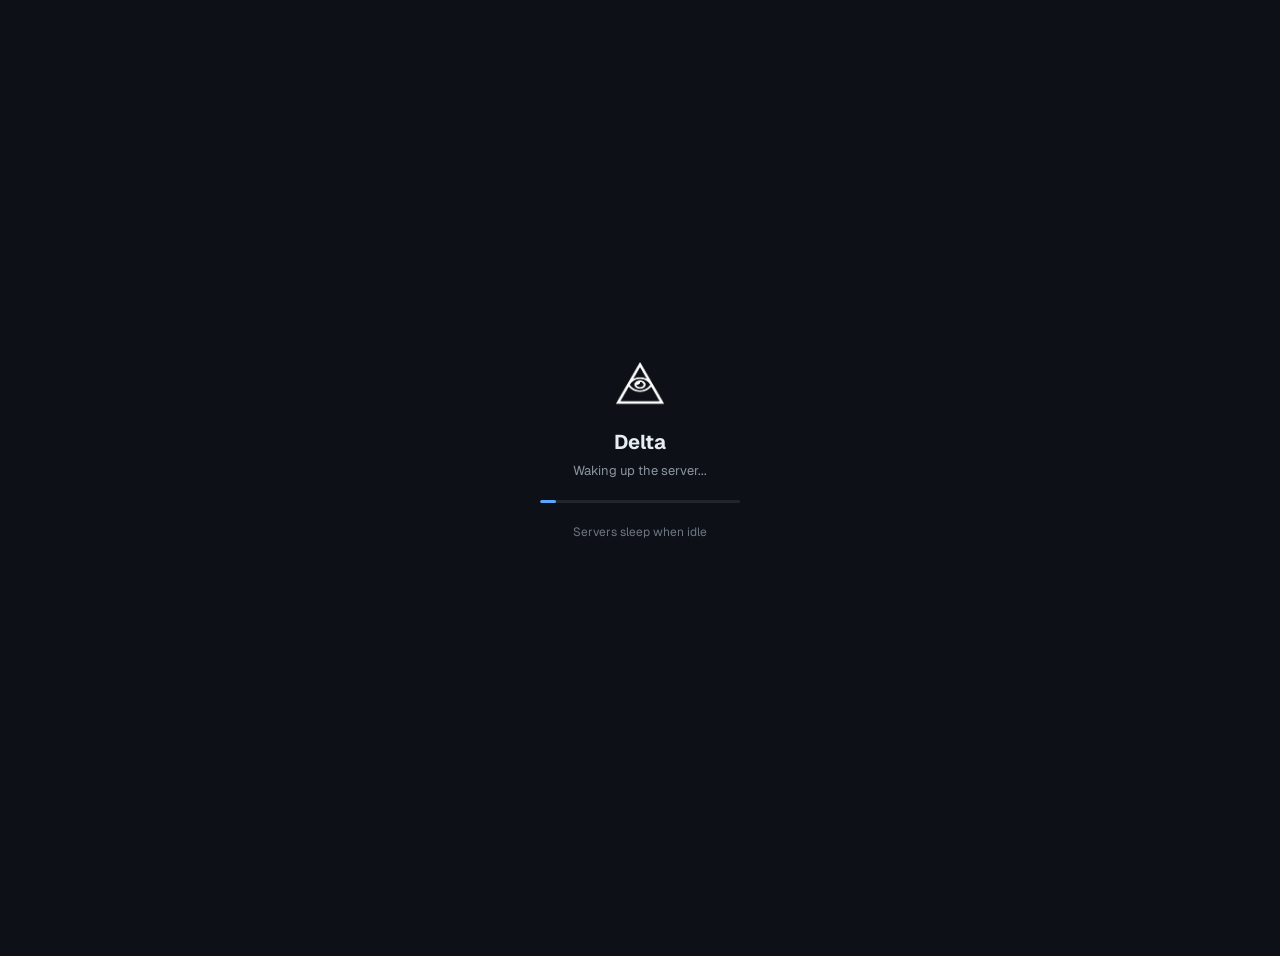
==== commit ed99e49e: "🐛 Fix annoying looking placeholder" ====
--- a/index.html
+++ b/index.html
@@ -108,7 +108,7 @@
       <div class="form-group">
         <label>Password</label>
         <div class="input-wrap">
-          <input type="password" id="login-password" placeholder="••••••••" autocomplete="current-password" />
+          <input type="password" id="login-password" placeholder="password" autocomplete="current-password" />
           <button class="input-toggle" onclick="togglePass('login-password')">
             <svg viewBox="0 0 16 16" width="14" height="14" fill="currentColor"><path d="M8 2c1.981 0 3.671.992 4.933 2.078 1.27 1.091 2.187 2.345 2.637 3.023a1.62 1.62 0 0 1 0 1.798c-.45.678-1.367 1.932-2.637 3.023C11.67 13.008 9.981 14 8 14c-1.981 0-3.671-.992-4.933-2.078C1.797 10.83.88 9.576.43 8.898a1.62 1.62 0 0 1 0-1.798c.45-.677 1.367-1.931 2.637-3.022C4.33 2.992 6.019 2 8 2ZM1.679 7.932a.12.12 0 0 0 0 .136c.411.622 1.241 1.75 2.366 2.717C5.176 11.794 6.527 12.5 8 12.5c1.473 0 2.825-.706 3.955-1.715 1.124-.967 1.954-2.096 2.366-2.717a.12.12 0 0 0 0-.136c-.412-.621-1.242-1.75-2.366-2.717C10.825 4.206 9.473 3.5 8 3.5c-1.473 0-2.825.706-3.955 1.715-1.124.967-1.954 2.096-2.366 2.717ZM8 10a2 2 0 1 1-.001-3.999A2 2 0 0 1 8 10Z"/></svg>
           </button>
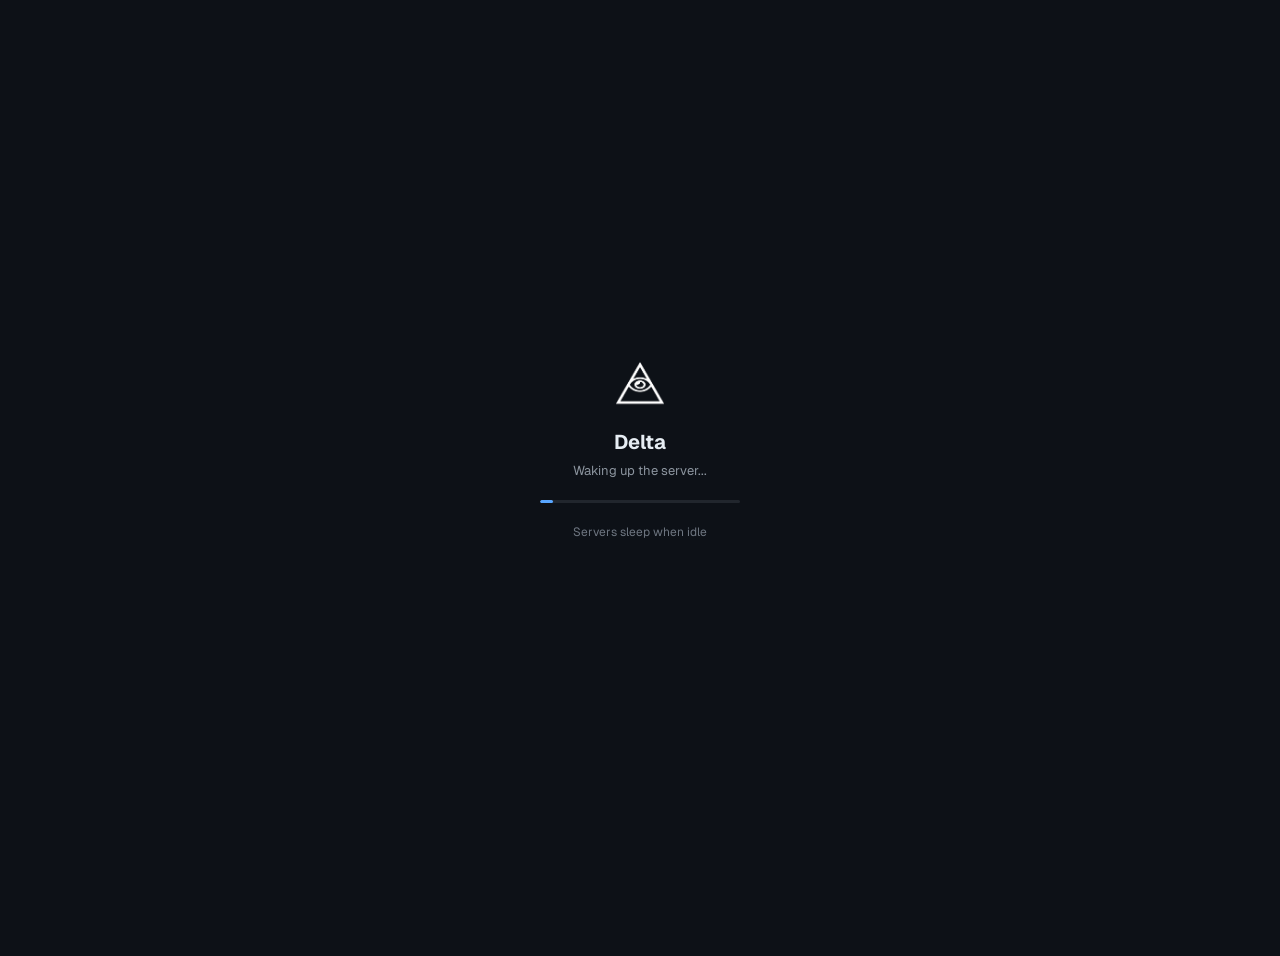
==== commit 6eb74f28: "shenanigans" ====
--- a/index.html
+++ b/index.html
@@ -7,6 +7,7 @@
   <link rel="preconnect" href="https://fonts.googleapis.com" />
   <link href="https://fonts.googleapis.com/css2?family=Geist+Mono:wght@400;500;600&family=Geist:wght@300;400;500;600;700&display=swap" rel="stylesheet" />
   <link rel="stylesheet" href="css/style.css" />
+  <link href="https://fonts.googleapis.com/css2?family=Syne:wght@800&display=swap" rel="stylesheet">
 </head>
 <body>
 
@@ -36,7 +37,6 @@
 <nav class="navbar" id="navbar">
   <div class="nav-inner">
     <a href="#" class="nav-logo" onclick="navigate('home')">
-      <img src="assets/images/logo.png" width="30" height="30" />
       <span class="logo-text">Delta</span>
     </a>
     <div class="nav-search-wrap">
@@ -77,14 +77,15 @@
       </a>
     </nav>
     <div class="sidebar-footer">
-      <a class="sidebar-item" onclick="toggleTheme()">
-        <svg id="theme-icon" viewBox="0 0 16 16" width="16" height="16" fill="currentColor"><path d="M8 12a4 4 0 1 1 0-8 4 4 0 0 1 0 8Zm0-1.5a2.5 2.5 0 1 0 0-5 2.5 2.5 0 0 0 0 5Zm5.657-8.157a.75.75 0 0 1 0 1.061l-.97.97a.749.749 0 0 1-1.28-.53.749.749 0 0 1 .22-.53l.97-.97a.75.75 0 0 1 1.06 0ZM8 2.5a.75.75 0 0 1 .75.75v1a.75.75 0 0 1-1.5 0v-1A.75.75 0 0 1 8 2.5ZM2.343 3.343a.75.75 0 0 1 1.061 0l.97.97a.749.749 0 0 1-.53 1.28.749.749 0 0 1-.53-.22l-.97-.97a.75.75 0 0 1 0-1.06Zm-.843 4.907A.75.75 0 0 1 2.25 8h1a.75.75 0 0 1 0 1.5h-1A.75.75 0 0 1 1.5 8Zm10.25 0a.75.75 0 0 1 .75-.75h1a.75.75 0 0 1 0 1.5h-1a.75.75 0 0 1-.75-.75ZM8 13a.75.75 0 0 1 .75.75v1a.75.75 0 0 1-1.5 0v-1A.75.75 0 0 1 8 13Zm4.596-1.404a.75.75 0 0 1 0 1.06l-.97.97a.749.749 0 0 1-1.28-.53.749.749 0 0 1 .22-.53l.97-.97a.75.75 0 0 1 1.06 0ZM3.404 11.596a.75.75 0 0 1 1.06 0l.97.97a.749.749 0 0 1-.53 1.28.749.749 0 0 1-.53-.22l-.97-.97a.75.75 0 0 1 0-1.06Z"/></svg>
-        Toggle Theme
+      <a class="sidebar-item" onclick="toggleTheme()" id="theme-toggle">
+        ☀ Toggle Theme
       </a>
       <a class="sidebar-item" href="https://github.com" target="_blank">
         <svg viewBox="0 0 16 16" width="16" height="16" fill="currentColor"><path d="M8 0c4.42 0 8 3.58 8 8a8.013 8.013 0 0 1-5.45 7.59c-.4.08-.55-.17-.55-.38 0-.27.01-1.13.01-2.2 0-.75-.25-1.23-.54-1.48 1.78-.2 3.65-.88 3.65-3.95 0-.88-.31-1.59-.82-2.15.08-.2.36-1.02-.08-2.12 0 0-.67-.22-2.2.82-.64-.18-1.32-.27-2-.27-.68 0-1.36.09-2 .27-1.53-1.03-2.2-.82-2.2-.82-.44 1.1-.16 1.92-.08 2.12-.51.56-.82 1.28-.82 2.15 0 3.06 1.86 3.75 3.64 3.95-.23.2-.44.55-.51 1.07-.46.21-1.61.55-2.33-.66-.15-.24-.6-.83-1.23-.82-.67.01-.27.38.01.53.34.19.73.9.82 1.13.16.45.68 1.31 2.69.94 0 .67.01 1.3.01 1.49 0 .21-.15.45-.55.38A7.995 7.995 0 0 1 0 8c0-4.42 3.58-8 8-8Z"/></svg>
         GitHub
       </a>
+
+      <a href="https://rennivik.github.io" style="font-family: 'Syne', sans-serif; font-weight: 800; font-size: 1.1rem; letter-spacing: -0.03em; text-decoration: none; color: var(--logo);">Renn<span style="color: #e9967a;">.</span></a>
     </div>
   </aside>
 
--- a/css/style.css
+++ b/css/style.css
@@ -1,4 +1,3 @@
-/* ── Reset & Base ──────────────────────────────────────────────────────────── */
 *, *::before, *::after { box-sizing: border-box; margin: 0; padding: 0; }
 html { scroll-behavior: smooth; }
 body {
@@ -10,12 +9,12 @@
   transition: background 0.2s, color 0.2s;
   min-height: 100vh;
 }
+
 a { color: var(--accent); cursor: pointer; text-decoration: none; }
 a:hover { text-decoration: underline; }
 button { cursor: pointer; font-family: inherit; }
 input, textarea { font-family: inherit; }
 
-/* ── CSS Variables ─────────────────────────────────────────────────────────── */
 [data-theme="dark"] {
   --bg-primary: #0d1117;
   --bg-secondary: #161b22;
@@ -38,6 +37,7 @@
   --shadow-sm: 0 1px 3px rgba(0,0,0,0.4);
   --shadow-md: 0 4px 16px rgba(0,0,0,0.5);
   --shadow-lg: 0 8px 32px rgba(0,0,0,0.6);
+  --logo: white;
 }
 [data-theme="light"] {
   --bg-primary: #ffffff;
@@ -61,6 +61,7 @@
   --shadow-sm: 0 1px 3px rgba(0,0,0,0.08);
   --shadow-md: 0 4px 16px rgba(0,0,0,0.12);
   --shadow-lg: 0 8px 32px rgba(0,0,0,0.16);
+  --logo: black;
 }
 
 /* ── Layout ────────────────────────────────────────────────────────────────── */
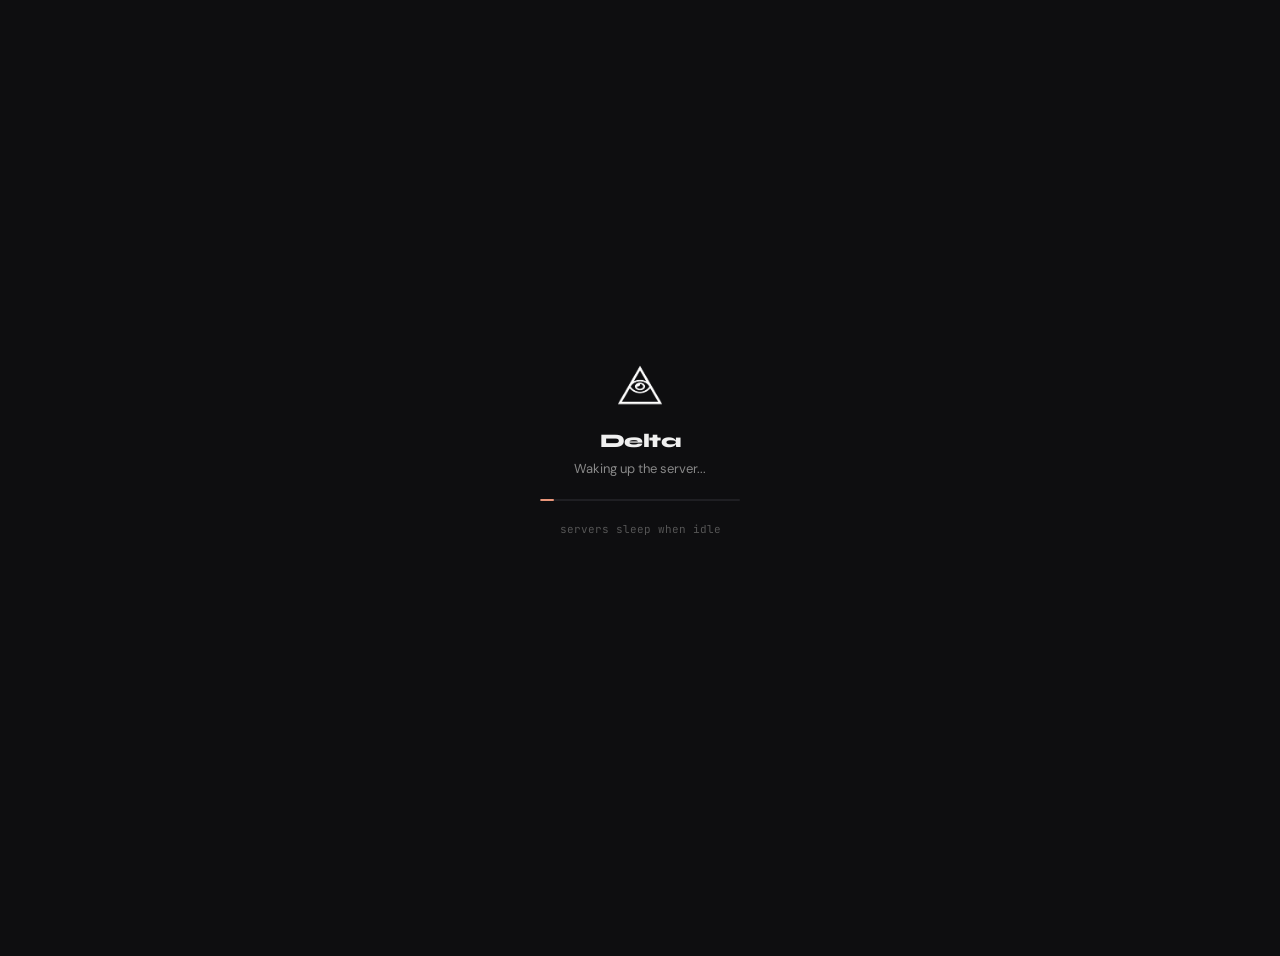
==== commit 9ace3333: "match other site themes" ====
--- a/index.html
+++ b/index.html
@@ -1,209 +1,252 @@
 <!DOCTYPE html>
 <html lang="en" data-theme="dark">
+
 <head>
   <meta charset="UTF-8" />
   <meta name="viewport" content="width=device-width, initial-scale=1.0" />
   <title>Delta</title>
   <link rel="preconnect" href="https://fonts.googleapis.com" />
-  <link href="https://fonts.googleapis.com/css2?family=Geist+Mono:wght@400;500;600&family=Geist:wght@300;400;500;600;700&display=swap" rel="stylesheet" />
+  <link
+    href="https://fonts.googleapis.com/css2?family=Syne:wght@400;600;700;800&family=DM+Sans:wght@300;400;500&family=JetBrains+Mono:wght@400;500&display=swap"
+    rel="stylesheet" />
   <link rel="stylesheet" href="css/style.css" />
-  <link href="https://fonts.googleapis.com/css2?family=Syne:wght@800&display=swap" rel="stylesheet">
 </head>
+
 <body>
 
-<div id="wake-overlay" style="
-  position:fixed;inset:0;
-  background:var(--bg-primary);
-  z-index:9999;
-  display:flex;flex-direction:column;
-  align-items:center;justify-content:center;
-  gap:20px;
-">
-  <img src="assets/images/logo.png" width="48" height="48" />
-  <div style="text-align:center;">
-    <div style="font-size:20px;font-weight:700;color:var(--text-primary);margin-bottom:4px;">Delta</div>
-    <div style="font-size:13px;color:var(--text-secondary);">
-      <span id="wake-status">Connecting to server</span><span id="wake-dots">...</span>
-    </div>
-  </div>
-  <div style="width:200px;background:var(--bg-tertiary);border-radius:4px;height:3px;overflow:hidden;">
-    <div id="wake-bar" style="height:100%;background:var(--accent);border-radius:4px;width:0%;transition:width 0.3s ease;"></div>
-  </div>
-  <div style="font-size:12px;color:var(--text-muted);">Servers sleep when idle</div>
-</div>
-
-<div id="toast-container"></div>
-
-<nav class="navbar" id="navbar">
-  <div class="nav-inner">
-    <a href="#" class="nav-logo" onclick="navigate('home')">
-      <span class="logo-text">Delta</span>
-    </a>
-    <div class="nav-search-wrap">
-      <div class="nav-search" id="nav-search-box">
-        <svg class="search-icon" viewBox="0 0 16 16" width="16" height="14" fill="currentColor">
-          <path d="M10.68 11.74a6 6 0 0 1-7.922-8.982 6 6 0 0 1 8.982 7.922l3.04 3.04a.749.749 0 0 1-.326 1.275.749.749 0 0 1-.734-.215ZM11.5 7a4.499 4.499 0 1 0-8.997 0A4.499 4.499 0 0 0 11.5 7Z"/>
-        </svg>
-        <input type="text" placeholder="Search files…" id="search-input" autocomplete="off" />
-        <kbd>⌘ K</kbd>
-      </div>
-    </div>
-    <div class="nav-actions" id="nav-actions"></div>
-  </div>
-</nav>
-
-<div class="app-shell">
-  <aside class="sidebar" id="sidebar">
-    <nav class="sidebar-nav">
-      <a class="sidebar-item active" data-view="home" onclick="navigate('home')">
-        <svg viewBox="0 0 16 16" width="16" height="16" fill="currentColor"><path d="M6.906.664a1.749 1.749 0 0 1 2.187 0l5.25 4.2c.415.332.657.835.657 1.367v7.019A1.75 1.75 0 0 1 13.25 15h-3.5a.75.75 0 0 1-.75-.75V9H7v5.25a.75.75 0 0 1-.75.75h-3.5A1.75 1.75 0 0 1 1 13.25V6.23c0-.531.242-1.034.657-1.366l5.25-4.2Zm1.25 1.171a.25.25 0 0 0-.312 0l-5.25 4.2a.25.25 0 0 0-.094.196v7.019c0 .138.112.25.25.25H5.5V8.25a.75.75 0 0 1 .75-.75h3.5a.75.75 0 0 1 .75.75v5.25h2.75a.25.25 0 0 0 .25-.25V6.23a.25.25 0 0 0-.094-.195Z"/></svg>
-        Home
+  <div id="wake-overlay"
+    style="position:fixed;inset:0;background:var(--bg-primary);z-index:9999;display:flex;flex-direction:column;align-items:center;justify-content:center;gap:20px;">
+    <img src="assets/images/logo.png" width="44" height="44" />
+    <div style="text-align:center;">
+      <div
+        style="font-family:'Syne',sans-serif;font-weight:800;font-size:1.2rem;letter-spacing:-0.03em;color:var(--text-primary);margin-bottom:4px;">
+        Delta</div>
+      <div style="font-size:13px;color:var(--text-secondary);">
+        <span id="wake-status">Connecting to server</span><span id="wake-dots">...</span>
+      </div>
+    </div>
+    <div style="width:200px;background:var(--bg-tertiary);border-radius:2px;height:2px;overflow:hidden;">
+      <div id="wake-bar"
+        style="height:100%;background:var(--accent);border-radius:2px;width:0%;transition:width 0.3s ease;"></div>
+    </div>
+    <div style="font-family:'JetBrains Mono',monospace;font-size:11px;color:var(--text-muted);">servers sleep when idle
+    </div>
+  </div>
+
+  <div id="toast-container"></div>
+
+  <nav class="navbar" id="navbar">
+    <div class="nav-inner">
+      <a href="#" class="nav-logo" onclick="navigate('home')">
+        <span class="logo-text">Delta</span><span class="logo-dot">.</span>
       </a>
-      <a class="sidebar-item" data-view="explore" onclick="navigate('explore')">
-        <svg viewBox="0 0 16 16" width="16" height="16" fill="currentColor"><path d="M8 .25a7.75 7.75 0 1 0 0 15.5A7.75 7.75 0 0 0 8 .25ZM1.75 8a6.25 6.25 0 1 1 12.5 0 6.25 6.25 0 0 1-12.5 0ZM8 3.5a.75.75 0 0 1 .75.75v3.25l2 1a.75.75 0 0 1-.75 1.3L7.75 8.5A.75.75 0 0 1 7.25 8V4.25A.75.75 0 0 1 8 3.5Z"/></svg>
-        Explore
-      </a>
-      <a class="sidebar-item" data-view="my-files" onclick="navigate('my-files')">
-        <svg viewBox="0 0 16 16" width="16" height="16" fill="currentColor"><path d="M1.75 1A1.75 1.75 0 0 0 0 2.75v10.5C0 14.216.784 15 1.75 15h12.5A1.75 1.75 0 0 0 16 13.25v-8.5A1.75 1.75 0 0 0 14.25 3H7.5a.25.25 0 0 1-.2-.1l-.9-1.2C6.07 1.26 5.55 1 5 1Z"/></svg>
-        My Files
-      </a>
-      <a class="sidebar-item" data-view="upload" onclick="navigate('upload')">
-        <svg viewBox="0 0 16 16" width="16" height="16" fill="currentColor"><path d="M8.75 1.75a.75.75 0 0 0-1.5 0V5H4a.75.75 0 0 0 0 1.5h3.25v3.25a.75.75 0 0 0 1.5 0V6.5H12A.75.75 0 0 0 12 5H8.75V1.75Zm-6 9.5a.75.75 0 0 0 0 1.5h10.5a.75.75 0 0 0 0-1.5H2.75Z"/></svg>
-        Upload
-      </a>
-      <a class="sidebar-item" data-view="inbox" onclick="navigate('inbox')" style="position:relative;">
-        <svg viewBox="0 0 16 16" width="16" height="16" fill="currentColor"><path d="M0 4.75C0 3.784.784 3 1.75 3h12.5c.966 0 1.75.784 1.75 1.75v7.5A1.75 1.75 0 0 1 14.25 14H1.75A1.75 1.75 0 0 1 0 12.25Zm1.75-.25a.25.25 0 0 0-.25.25v7.5c0 .138.112.25.25.25h12.5a.25.25 0 0 0 .25-.25v-7.5a.25.25 0 0 0-.25-.25ZM8 9.5l-4.5-3h9Z"/></svg>
-        Inbox
-      </a>
-    </nav>
-    <div class="sidebar-footer">
-      <a class="sidebar-item" onclick="toggleTheme()" id="theme-toggle">
-        ☀ Toggle Theme
-      </a>
-      <a class="sidebar-item" href="https://github.com" target="_blank">
-        <svg viewBox="0 0 16 16" width="16" height="16" fill="currentColor"><path d="M8 0c4.42 0 8 3.58 8 8a8.013 8.013 0 0 1-5.45 7.59c-.4.08-.55-.17-.55-.38 0-.27.01-1.13.01-2.2 0-.75-.25-1.23-.54-1.48 1.78-.2 3.65-.88 3.65-3.95 0-.88-.31-1.59-.82-2.15.08-.2.36-1.02-.08-2.12 0 0-.67-.22-2.2.82-.64-.18-1.32-.27-2-.27-.68 0-1.36.09-2 .27-1.53-1.03-2.2-.82-2.2-.82-.44 1.1-.16 1.92-.08 2.12-.51.56-.82 1.28-.82 2.15 0 3.06 1.86 3.75 3.64 3.95-.23.2-.44.55-.51 1.07-.46.21-1.61.55-2.33-.66-.15-.24-.6-.83-1.23-.82-.67.01-.27.38.01.53.34.19.73.9.82 1.13.16.45.68 1.31 2.69.94 0 .67.01 1.3.01 1.49 0 .21-.15.45-.55.38A7.995 7.995 0 0 1 0 8c0-4.42 3.58-8 8-8Z"/></svg>
-        GitHub
-      </a>
-
-      <a href="https://rennivik.github.io" style="font-family: 'Syne', sans-serif; font-weight: 800; font-size: 1.1rem; letter-spacing: -0.03em; text-decoration: none; color: var(--logo);">Renn<span style="color: #e9967a;">.</span></a>
-    </div>
-  </aside>
-
-  <main class="main-content" id="main-content"></main>
-</div>
-
-<div class="modal-overlay hidden" id="auth-modal">
-  <div class="modal" id="auth-modal-inner">
-    <button class="modal-close" onclick="closeAuthModal()">
-      <svg viewBox="0 0 16 16" width="16" height="16" fill="currentColor"><path d="M3.72 3.72a.75.75 0 0 1 1.06 0L8 6.94l3.22-3.22a.749.749 0 0 1 1.275.326.749.749 0 0 1-.215.734L9.06 8l3.22 3.22a.749.749 0 0 1-.326 1.275.749.749 0 0 1-.734-.215L8 9.06l-3.22 3.22a.751.751 0 0 1-1.042-.018.751.751 0 0 1-.018-1.042L6.94 8 3.72 4.78a.75.75 0 0 1 0-1.06Z"/></svg>
-    </button>
-    <div class="modal-header">
-      <h2 id="auth-modal-title">Sign in to Delta</h2>
-      <p id="auth-modal-sub">Share files with anyone.</p>
-    </div>
-    <div id="login-form">
-      <div class="form-group">
-        <label>Username</label>
-        <input type="text" id="login-username" placeholder="username" autocomplete="username" />
-      </div>
-      <div class="form-group">
-        <label>Password</label>
-        <div class="input-wrap">
-          <input type="password" id="login-password" placeholder="password" autocomplete="current-password" />
-          <button class="input-toggle" onclick="togglePass('login-password')">
-            <svg viewBox="0 0 16 16" width="14" height="14" fill="currentColor"><path d="M8 2c1.981 0 3.671.992 4.933 2.078 1.27 1.091 2.187 2.345 2.637 3.023a1.62 1.62 0 0 1 0 1.798c-.45.678-1.367 1.932-2.637 3.023C11.67 13.008 9.981 14 8 14c-1.981 0-3.671-.992-4.933-2.078C1.797 10.83.88 9.576.43 8.898a1.62 1.62 0 0 1 0-1.798c.45-.677 1.367-1.931 2.637-3.022C4.33 2.992 6.019 2 8 2ZM1.679 7.932a.12.12 0 0 0 0 .136c.411.622 1.241 1.75 2.366 2.717C5.176 11.794 6.527 12.5 8 12.5c1.473 0 2.825-.706 3.955-1.715 1.124-.967 1.954-2.096 2.366-2.717a.12.12 0 0 0 0-.136c-.412-.621-1.242-1.75-2.366-2.717C10.825 4.206 9.473 3.5 8 3.5c-1.473 0-2.825.706-3.955 1.715-1.124.967-1.954 2.096-2.366 2.717ZM8 10a2 2 0 1 1-.001-3.999A2 2 0 0 1 8 10Z"/></svg>
-          </button>
-        </div>
-      </div>
-      <button class="btn btn-primary btn-full" onclick="handleLogin()"><span>Sign in</span></button>
-      <p class="auth-switch">New to Delta? <a onclick="switchAuthMode('register')">Create an account</a></p>
-    </div>
-  
-    <div id="register-form" class="hidden">
-      <div class="form-group">
-        <label>Username</label>
-        <input type="text" id="reg-username" placeholder="username" autocomplete="username" />
-      </div>
-      <div class="form-group">
-        <label>Password</label>
-        <div class="input-wrap">
-          <input type="password" id="reg-password" placeholder="at least 6 characters" autocomplete="new-password" />
-          <button class="input-toggle" onclick="togglePass('reg-password')">
-            <svg viewBox="0 0 16 16" width="14" height="14" fill="currentColor"><path d="M8 2c1.981 0 3.671.992 4.933 2.078 1.27 1.091 2.187 2.345 2.637 3.023a1.62 1.62 0 0 1 0 1.798c-.45.678-1.367 1.932-2.637 3.023C11.67 13.008 9.981 14 8 14c-1.981 0-3.671-.992-4.933-2.078C1.797 10.83.88 9.576.43 8.898a1.62 1.62 0 0 1 0-1.798c.45-.677 1.367-1.931 2.637-3.022C4.33 2.992 6.019 2 8 2ZM1.679 7.932a.12.12 0 0 0 0 .136c.411.622 1.241 1.75 2.366 2.717C5.176 11.794 6.527 12.5 8 12.5c1.473 0 2.825-.706 3.955-1.715 1.124-.967 1.954-2.096 2.366-2.717a.12.12 0 0 0 0-.136c-.412-.621-1.242-1.75-2.366-2.717C10.825 4.206 9.473 3.5 8 3.5c-1.473 0-2.825.706-3.955 1.715-1.124.967-1.954 2.096-2.366 2.717ZM8 10a2 2 0 1 1-.001-3.999A2 2 0 0 1 8 10Z"/></svg>
-          </button>
-        </div>
-        <div class="password-strength" id="pass-strength"></div>
-      </div>
-      <div class="form-group">
-        <label>Avatar Style</label>
-        <div class="avatar-picker" id="avatar-picker"></div>
-      </div>
-      <button class="btn btn-primary btn-full" onclick="handleRegister()"><span>Create account</span></button>
-      <p class="auth-switch">Already have an account? <a onclick="switchAuthMode('login')">Sign in</a></p>
-    </div>
-  </div>
-</div>
-
-<div class="modal-overlay hidden" id="profile-modal">
-  <div class="modal modal-wide" id="profile-modal-inner">
-    <button class="modal-close" onclick="closeProfileModal()">
-      <svg viewBox="0 0 16 16" width="16" height="16" fill="currentColor"><path d="M3.72 3.72a.75.75 0 0 1 1.06 0L8 6.94l3.22-3.22a.749.749 0 0 1 1.275.326.749.749 0 0 1-.215.734L9.06 8l3.22 3.22a.749.749 0 0 1-.326 1.275.749.749 0 0 1-.734-.215L8 9.06l-3.22 3.22a.751.751 0 0 1-1.042-.018.751.751 0 0 1-.018-1.042L6.94 8 3.72 4.78a.75.75 0 0 1 0-1.06Z"/></svg>
-    </button>
-    <div id="profile-modal-content"></div>
-  </div>
-</div>
-
-<div class="modal-overlay hidden" id="preview-modal">
-  <div class="modal modal-preview" id="preview-modal-inner">
-    <button class="modal-close" onclick="closePreviewModal()">
-      <svg viewBox="0 0 16 16" width="16" height="16" fill="currentColor"><path d="M3.72 3.72a.75.75 0 0 1 1.06 0L8 6.94l3.22-3.22a.749.749 0 0 1 1.275.326.749.749 0 0 1-.215.734L9.06 8l3.22 3.22a.749.749 0 0 1-.326 1.275.749.749 0 0 1-.734-.215L8 9.06l-3.22 3.22a.751.751 0 0 1-1.042-.018.751.751 0 0 1-.018-1.042L6.94 8 3.72 4.78a.75.75 0 0 1 0-1.06Z"/></svg>
-    </button>
-    <div id="preview-modal-content"></div>
-  </div>
-</div>
-
-<div class="modal-overlay hidden" id="compose-modal">
-  <div class="modal" id="compose-modal-inner">
-    <button class="modal-close" onclick="closeComposeModal()">
-      <svg viewBox="0 0 16 16" width="16" height="16" fill="currentColor"><path d="M3.72 3.72a.75.75 0 0 1 1.06 0L8 6.94l3.22-3.22a.749.749 0 0 1 1.275.326.749.749 0 0 1-.215.734L9.06 8l3.22 3.22a.749.749 0 0 1-.326 1.275.749.749 0 0 1-.734-.215L8 9.06l-3.22 3.22a.751.751 0 0 1-1.042-.018.751.751 0 0 1-.018-1.042L6.94 8 3.72 4.78a.75.75 0 0 1 0-1.06Z"/></svg>
-    </button>
-    <div class="modal-header">
-      <h2>New Message</h2>
-      <p>Send a message to another user</p>
-    </div>
-    <div style="display:flex;flex-direction:column;gap:14px;">
-      <div class="form-group">
-        <label>To</label>
-        <input type="text" id="compose-to" placeholder="username" autocomplete="off" />
-      </div>
-      <div class="form-group">
-        <label>Message</label>
-        <textarea id="compose-body" placeholder="Write your message…" rows="4"></textarea>
-      </div>
-      <div style="display:flex;gap:8px;">
-        <button class="btn btn-primary" id="compose-send-btn" onclick="sendCompose()">Send message</button>
-        <button class="btn btn-secondary" onclick="closeComposeModal()">Cancel</button>
-      </div>
-    </div>
-  </div>
-</div>
-
-<div class="modal-overlay hidden" id="cmd-palette">
-  <div class="cmd-modal">
-    <div class="cmd-search">
-      <svg viewBox="0 0 16 16" width="16" height="16" fill="currentColor"><path d="M10.68 11.74a6 6 0 0 1-7.922-8.982 6 6 0 0 1 8.982 7.922l3.04 3.04a.749.749 0 0 1-.326 1.275.749.749 0 0 1-.734-.215ZM11.5 7a4.499 4.499 0 1 0-8.997 0A4.499 4.499 0 0 0 11.5 7Z"/></svg>
-      <input type="text" id="cmd-input" placeholder="Search files, navigate…" />
-      <kbd>ESC</kbd>
-    </div>
-    <div id="cmd-results"></div>
-    <div class="cmd-footer">
-      <span><kbd>↑↓</kbd> navigate</span>
-      <span><kbd>↵</kbd> select</span>
-      <span><kbd>ESC</kbd> close</span>
-    </div>
-  </div>
-</div>
-
-<script src="js/app.js"></script>
+      <div class="nav-search-wrap">
+        <div class="nav-search" id="nav-search-box">
+          <svg class="search-icon" viewBox="0 0 16 16" width="14" height="14" fill="currentColor">
+            <path
+              d="M10.68 11.74a6 6 0 0 1-7.922-8.982 6 6 0 0 1 8.982 7.922l3.04 3.04a.749.749 0 0 1-.326 1.275.749.749 0 0 1-.734-.215ZM11.5 7a4.499 4.499 0 1 0-8.997 0A4.499 4.499 0 0 0 11.5 7Z" />
+          </svg>
+          <input type="text" placeholder="Search files…" id="search-input" autocomplete="off" />
+          <kbd>⌘ K</kbd>
+        </div>
+      </div>
+      <div class="nav-actions" id="nav-actions"></div>
+    </div>
+  </nav>
+
+  <div class="app-shell">
+    <aside class="sidebar" id="sidebar">
+      <nav class="sidebar-nav">
+        <a class="sidebar-item active" data-view="home" onclick="navigate('home')">
+          <svg viewBox="0 0 16 16" width="15" height="15" fill="currentColor">
+            <path
+              d="M6.906.664a1.749 1.749 0 0 1 2.187 0l5.25 4.2c.415.332.657.835.657 1.367v7.019A1.75 1.75 0 0 1 13.25 15h-3.5a.75.75 0 0 1-.75-.75V9H7v5.25a.75.75 0 0 1-.75.75h-3.5A1.75 1.75 0 0 1 1 13.25V6.23c0-.531.242-1.034.657-1.366l5.25-4.2Zm1.25 1.171a.25.25 0 0 0-.312 0l-5.25 4.2a.25.25 0 0 0-.094.196v7.019c0 .138.112.25.25.25H5.5V8.25a.75.75 0 0 1 .75-.75h3.5a.75.75 0 0 1 .75.75v5.25h2.75a.25.25 0 0 0 .25-.25V6.23a.25.25 0 0 0-.094-.195Z" />
+          </svg>
+          Home
+        </a>
+        <a class="sidebar-item" data-view="explore" onclick="navigate('explore')">
+          <svg viewBox="0 0 16 16" width="15" height="15" fill="currentColor">
+            <path
+              d="M8 .25a7.75 7.75 0 1 0 0 15.5A7.75 7.75 0 0 0 8 .25ZM1.75 8a6.25 6.25 0 1 1 12.5 0 6.25 6.25 0 0 1-12.5 0ZM8 3.5a.75.75 0 0 1 .75.75v3.25l2 1a.75.75 0 0 1-.75 1.3L7.75 8.5A.75.75 0 0 1 7.25 8V4.25A.75.75 0 0 1 8 3.5Z" />
+          </svg>
+          Explore
+        </a>
+        <a class="sidebar-item" data-view="my-files" onclick="navigate('my-files')">
+          <svg viewBox="0 0 16 16" width="15" height="15" fill="currentColor">
+            <path
+              d="M1.75 1A1.75 1.75 0 0 0 0 2.75v10.5C0 14.216.784 15 1.75 15h12.5A1.75 1.75 0 0 0 16 13.25v-8.5A1.75 1.75 0 0 0 14.25 3H7.5a.25.25 0 0 1-.2-.1l-.9-1.2C6.07 1.26 5.55 1 5 1Z" />
+          </svg>
+          My Files
+        </a>
+        <a class="sidebar-item" data-view="upload" onclick="navigate('upload')">
+          <svg viewBox="0 0 16 16" width="15" height="15" fill="currentColor">
+            <path
+              d="M8.75 1.75a.75.75 0 0 0-1.5 0V5H4a.75.75 0 0 0 0 1.5h3.25v3.25a.75.75 0 0 0 1.5 0V6.5H12A.75.75 0 0 0 12 5H8.75V1.75Zm-6 9.5a.75.75 0 0 0 0 1.5h10.5a.75.75 0 0 0 0-1.5H2.75Z" />
+          </svg>
+          Upload
+        </a>
+        <a class="sidebar-item" data-view="inbox" onclick="navigate('inbox')" style="position:relative;">
+          <svg viewBox="0 0 16 16" width="15" height="15" fill="currentColor">
+            <path
+              d="M0 4.75C0 3.784.784 3 1.75 3h12.5c.966 0 1.75.784 1.75 1.75v7.5A1.75 1.75 0 0 1 14.25 14H1.75A1.75 1.75 0 0 1 0 12.25Zm1.75-.25a.25.25 0 0 0-.25.25v7.5c0 .138.112.25.25.25h12.5a.25.25 0 0 0 .25-.25v-7.5a.25.25 0 0 0-.25-.25ZM8 9.5l-4.5-3h9Z" />
+          </svg>
+          Inbox
+        </a>
+      </nav>
+      <div class="sidebar-footer">
+        <a class="sidebar-item" onclick="toggleTheme()" id="theme-toggle">
+          <svg viewBox="0 0 16 16" width="15" height="15" fill="currentColor">
+            <path d="M8 1.5a6.5 6.5 0 1 0 0 13 6.5 6.5 0 0 0 0-13ZM0 8a8 8 0 1 1 16 0A8 8 0 0 1 0 8Z" />
+          </svg>
+          Toggle Theme
+        </a>
+        <a class="sidebar-item" href="https://github.com/Rennivik" target="_blank">
+          <svg viewBox="0 0 16 16" width="15" height="15" fill="currentColor">
+            <path
+              d="M8 0c4.42 0 8 3.58 8 8a8.013 8.013 0 0 1-5.45 7.59c-.4.08-.55-.17-.55-.38 0-.27.01-1.13.01-2.2 0-.75-.25-1.23-.54-1.48 1.78-.2 3.65-.88 3.65-3.95 0-.88-.31-1.59-.82-2.15.08-.2.36-1.02-.08-2.12 0 0-.67-.22-2.2.82-.64-.18-1.32-.27-2-.27-.68 0-1.36.09-2 .27-1.53-1.03-2.2-.82-2.2-.82-.44 1.1-.16 1.92-.08 2.12-.51.56-.82 1.28-.82 2.15 0 3.06 1.86 3.75 3.64 3.95-.23.2-.44.55-.51 1.07-.46.21-1.61.55-2.33-.66-.15-.24-.6-.83-1.23-.82-.67.01-.27.38.01.53.34.19.73.9.82 1.13.16.45.68 1.31 2.69.94 0 .67.01 1.3.01 1.49 0 .21-.15.45-.55.38A7.995 7.995 0 0 1 0 8c0-4.42 3.58-8 8-8Z" />
+          </svg>
+          GitHub
+        </a>
+        <a href="https://rennivik.github.io" class="sidebar-renn-link">Renn<span>.</span></a>
+      </div>
+    </aside>
+
+    <main class="main-content" id="main-content"></main>
+  </div>
+
+  <div class="modal-overlay hidden" id="auth-modal">
+    <div class="modal" id="auth-modal-inner">
+      <button class="modal-close" onclick="closeAuthModal()">
+        <svg viewBox="0 0 16 16" width="16" height="16" fill="currentColor">
+          <path
+            d="M3.72 3.72a.75.75 0 0 1 1.06 0L8 6.94l3.22-3.22a.749.749 0 0 1 1.275.326.749.749 0 0 1-.215.734L9.06 8l3.22 3.22a.749.749 0 0 1-.326 1.275.749.749 0 0 1-.734-.215L8 9.06l-3.22 3.22a.751.751 0 0 1-1.042-.018.751.751 0 0 1-.018-1.042L6.94 8 3.72 4.78a.75.75 0 0 1 0-1.06Z" />
+        </svg>
+      </button>
+      <div class="modal-header">
+        <h2 id="auth-modal-title">Sign in to Delta</h2>
+        <p id="auth-modal-sub">Share files with anyone.</p>
+      </div>
+      <div id="login-form">
+        <div class="form-group">
+          <label>Username</label>
+          <input type="text" id="login-username" placeholder="your_username" autocomplete="username" />
+        </div>
+        <div class="form-group">
+          <label>Password</label>
+          <div class="input-wrap">
+            <input type="password" id="login-password" placeholder="••••••••" autocomplete="current-password" />
+            <button class="input-toggle" onclick="togglePass('login-password')">
+              <svg viewBox="0 0 16 16" width="14" height="14" fill="currentColor">
+                <path
+                  d="M8 2c1.981 0 3.671.992 4.933 2.078 1.27 1.091 2.187 2.345 2.637 3.023a1.62 1.62 0 0 1 0 1.798c-.45.678-1.367 1.932-2.637 3.023C11.67 13.008 9.981 14 8 14c-1.981 0-3.671-.992-4.933-2.078C1.797 10.83.88 9.576.43 8.898a1.62 1.62 0 0 1 0-1.798c.45-.677 1.367-1.931 2.637-3.022C4.33 2.992 6.019 2 8 2ZM1.679 7.932a.12.12 0 0 0 0 .136c.411.622 1.241 1.75 2.366 2.717C5.176 11.794 6.527 12.5 8 12.5c1.473 0 2.825-.706 3.955-1.715 1.124-.967 1.954-2.096 2.366-2.717a.12.12 0 0 0 0-.136c-.412-.621-1.242-1.75-2.366-2.717C10.825 4.206 9.473 3.5 8 3.5c-1.473 0-2.825.706-3.955 1.715-1.124.967-1.954 2.096-2.366 2.717ZM8 10a2 2 0 1 1-.001-3.999A2 2 0 0 1 8 10Z" />
+              </svg>
+            </button>
+          </div>
+        </div>
+        <button class="btn btn-primary btn-full" onclick="handleLogin()"><span>Sign in</span></button>
+        <p class="auth-switch">New to Delta? <a onclick="switchAuthMode('register')">Create an account</a></p>
+      </div>
+      <div id="register-form" class="hidden">
+        <div class="form-group">
+          <label>Username</label>
+          <input type="text" id="reg-username" placeholder="your_username" autocomplete="username" />
+        </div>
+        <div class="form-group">
+          <label>Password</label>
+          <div class="input-wrap">
+            <input type="password" id="reg-password" placeholder="at least 6 characters" autocomplete="new-password" />
+            <button class="input-toggle" onclick="togglePass('reg-password')">
+              <svg viewBox="0 0 16 16" width="14" height="14" fill="currentColor">
+                <path
+                  d="M8 2c1.981 0 3.671.992 4.933 2.078 1.27 1.091 2.187 2.345 2.637 3.023a1.62 1.62 0 0 1 0 1.798c-.45.678-1.367 1.932-2.637 3.023C11.67 13.008 9.981 14 8 14c-1.981 0-3.671-.992-4.933-2.078C1.797 10.83.88 9.576.43 8.898a1.62 1.62 0 0 1 0-1.798c.45-.677 1.367-1.931 2.637-3.022C4.33 2.992 6.019 2 8 2ZM1.679 7.932a.12.12 0 0 0 0 .136c.411.622 1.241 1.75 2.366 2.717C5.176 11.794 6.527 12.5 8 12.5c1.473 0 2.825-.706 3.955-1.715 1.124-.967 1.954-2.096 2.366-2.717a.12.12 0 0 0 0-.136c-.412-.621-1.242-1.75-2.366-2.717C10.825 4.206 9.473 3.5 8 3.5c-1.473 0-2.825.706-3.955 1.715-1.124.967-1.954 2.096-2.366 2.717ZM8 10a2 2 0 1 1-.001-3.999A2 2 0 0 1 8 10Z" />
+              </svg>
+            </button>
+          </div>
+          <div class="password-strength" id="pass-strength"></div>
+        </div>
+        <div class="form-group">
+          <label>Avatar Style</label>
+          <div class="avatar-picker" id="avatar-picker"></div>
+        </div>
+        <button class="btn btn-primary btn-full" onclick="handleRegister()"><span>Create account</span></button>
+        <p class="auth-switch">Already have an account? <a onclick="switchAuthMode('login')">Sign in</a></p>
+      </div>
+    </div>
+  </div>
+
+  <div class="modal-overlay hidden" id="profile-modal">
+    <div class="modal modal-wide" id="profile-modal-inner">
+      <button class="modal-close" onclick="closeProfileModal()">
+        <svg viewBox="0 0 16 16" width="16" height="16" fill="currentColor">
+          <path
+            d="M3.72 3.72a.75.75 0 0 1 1.06 0L8 6.94l3.22-3.22a.749.749 0 0 1 1.275.326.749.749 0 0 1-.215.734L9.06 8l3.22 3.22a.749.749 0 0 1-.326 1.275.749.749 0 0 1-.734-.215L8 9.06l-3.22 3.22a.751.751 0 0 1-1.042-.018.751.751 0 0 1-.018-1.042L6.94 8 3.72 4.78a.75.75 0 0 1 0-1.06Z" />
+        </svg>
+      </button>
+      <div id="profile-modal-content"></div>
+    </div>
+  </div>
+
+  <div class="modal-overlay hidden" id="preview-modal">
+    <div class="modal modal-preview" id="preview-modal-inner">
+      <button class="modal-close" onclick="closePreviewModal()">
+        <svg viewBox="0 0 16 16" width="16" height="16" fill="currentColor">
+          <path
+            d="M3.72 3.72a.75.75 0 0 1 1.06 0L8 6.94l3.22-3.22a.749.749 0 0 1 1.275.326.749.749 0 0 1-.215.734L9.06 8l3.22 3.22a.749.749 0 0 1-.326 1.275.749.749 0 0 1-.734-.215L8 9.06l-3.22 3.22a.751.751 0 0 1-1.042-.018.751.751 0 0 1-.018-1.042L6.94 8 3.72 4.78a.75.75 0 0 1 0-1.06Z" />
+        </svg>
+      </button>
+      <div id="preview-modal-content"></div>
+    </div>
+  </div>
+
+  <div class="modal-overlay hidden" id="compose-modal">
+    <div class="modal" id="compose-modal-inner">
+      <button class="modal-close" onclick="closeComposeModal()">
+        <svg viewBox="0 0 16 16" width="16" height="16" fill="currentColor">
+          <path
+            d="M3.72 3.72a.75.75 0 0 1 1.06 0L8 6.94l3.22-3.22a.749.749 0 0 1 1.275.326.749.749 0 0 1-.215.734L9.06 8l3.22 3.22a.749.749 0 0 1-.326 1.275.749.749 0 0 1-.734-.215L8 9.06l-3.22 3.22a.751.751 0 0 1-1.042-.018.751.751 0 0 1-.018-1.042L6.94 8 3.72 4.78a.75.75 0 0 1 0-1.06Z" />
+        </svg>
+      </button>
+      <div class="modal-header">
+        <h2>New Message</h2>
+        <p>Send a message to another user</p>
+      </div>
+      <div style="display:flex;flex-direction:column;gap:14px;">
+        <div class="form-group">
+          <label>To</label>
+          <input type="text" id="compose-to" placeholder="username" autocomplete="off" />
+        </div>
+        <div class="form-group">
+          <label>Message</label>
+          <textarea id="compose-body" placeholder="Write your message…" rows="4"></textarea>
+        </div>
+        <div style="display:flex;gap:8px;">
+          <button class="btn btn-primary" id="compose-send-btn" onclick="sendCompose()">Send message</button>
+          <button class="btn btn-secondary" onclick="closeComposeModal()">Cancel</button>
+        </div>
+      </div>
+    </div>
+  </div>
+
+  <div class="modal-overlay hidden" id="cmd-palette">
+    <div class="cmd-modal">
+      <div class="cmd-search">
+        <svg viewBox="0 0 16 16" width="16" height="16" fill="currentColor">
+          <path
+            d="M10.68 11.74a6 6 0 0 1-7.922-8.982 6 6 0 0 1 8.982 7.922l3.04 3.04a.749.749 0 0 1-.326 1.275.749.749 0 0 1-.734-.215ZM11.5 7a4.499 4.499 0 1 0-8.997 0A4.499 4.499 0 0 0 11.5 7Z" />
+        </svg>
+        <input type="text" id="cmd-input" placeholder="Search files, navigate…" />
+        <kbd>ESC</kbd>
+      </div>
+      <div id="cmd-results"></div>
+      <div class="cmd-footer">
+        <span><kbd>↑↓</kbd> navigate</span>
+        <span><kbd>↵</kbd> select</span>
+        <span><kbd>ESC</kbd> close</span>
+      </div>
+    </div>
+  </div>
+
+  <script src="js/app.js"></script>
 </body>
+
 </html>
--- a/css/style.css
+++ b/css/style.css
@@ -1,7 +1,19 @@
-*, *::before, *::after { box-sizing: border-box; margin: 0; padding: 0; }
-html { scroll-behavior: smooth; }
+@import url('https://fonts.googleapis.com/css2?family=Syne:wght@400;600;700;800&family=DM+Sans:wght@300;400;500&family=JetBrains+Mono:wght@400;500&display=swap');
+
+*,
+*::before,
+*::after {
+  box-sizing: border-box;
+  margin: 0;
+  padding: 0;
+}
+
+html {
+  scroll-behavior: smooth;
+}
+
 body {
-  font-family: 'Geist', -apple-system, BlinkMacSystemFont, sans-serif;
+  font-family: 'DM Sans', -apple-system, BlinkMacSystemFont, sans-serif;
   font-size: 14px;
   line-height: 1.5;
   background: var(--bg-primary);
@@ -10,84 +22,107 @@
   min-height: 100vh;
 }
 
-a { color: var(--accent); cursor: pointer; text-decoration: none; }
-a:hover { text-decoration: underline; }
-button { cursor: pointer; font-family: inherit; }
-input, textarea { font-family: inherit; }
+a {
+  color: var(--accent);
+  cursor: pointer;
+  text-decoration: none;
+}
+
+a:hover {
+  text-decoration: underline;
+}
+
+button {
+  cursor: pointer;
+  font-family: inherit;
+}
+
+input,
+textarea {
+  font-family: inherit;
+}
 
 [data-theme="dark"] {
-  --bg-primary: #0d1117;
-  --bg-secondary: #161b22;
-  --bg-tertiary: #21262d;
-  --bg-hover: #30363d;
-  --border: #30363d;
-  --border-muted: #21262d;
-  --text-primary: #e6edf3;
-  --text-secondary: #8b949e;
-  --text-muted: #6e7681;
-  --accent: #58a6ff;
-  --accent-hover: #79b8ff;
-  --accent-bg: #0d419d1a;
-  --success: #3fb950;
-  --success-bg: #1a3b2a;
-  --danger: #f85149;
-  --danger-bg: #3d1c1c;
-  --warning: #d29922;
-  --warning-bg: #2d2411;
-  --shadow-sm: 0 1px 3px rgba(0,0,0,0.4);
-  --shadow-md: 0 4px 16px rgba(0,0,0,0.5);
-  --shadow-lg: 0 8px 32px rgba(0,0,0,0.6);
-  --logo: white;
-}
+  --bg-primary: #0e0e10;
+  --bg-secondary: #17171a;
+  --bg-tertiary: #1f1f23;
+  --bg-hover: #25252a;
+  --border: rgba(255, 255, 255, 0.07);
+  --border-muted: rgba(255, 255, 255, 0.04);
+  --border-hover: rgba(255, 255, 255, 0.14);
+  --text-primary: #f0f0f0;
+  --text-secondary: #888;
+  --text-muted: #555;
+  --accent: #e9967a;
+  --accent-hover: #d4835e;
+  --accent-bg: rgba(233, 150, 122, 0.08);
+  --success: #4ade80;
+  --success-bg: rgba(74, 222, 128, 0.08);
+  --danger: #f87171;
+  --danger-bg: rgba(248, 113, 113, 0.08);
+  --warning: #fbbf24;
+  --warning-bg: rgba(251, 191, 36, 0.08);
+  --shadow-sm: 0 1px 3px rgba(0, 0, 0, 0.4);
+  --shadow-md: 0 4px 24px rgba(0, 0, 0, 0.5);
+  --shadow-lg: 0 8px 40px rgba(0, 0, 0, 0.6);
+  --logo: #f0f0f0;
+  --radius: 8px;
+  --radius-lg: 12px;
+}
+
 [data-theme="light"] {
-  --bg-primary: #ffffff;
-  --bg-secondary: #f6f8fa;
-  --bg-tertiary: #eaeef2;
-  --bg-hover: #f3f4f6;
-  --border: #d0d7de;
-  --border-muted: #eaeef2;
-  --text-primary: #1f2328;
-  --text-secondary: #656d76;
-  --text-muted: #848d97;
-  --accent: #0969da;
-  --accent-hover: #0550ae;
-  --accent-bg: #dbeafe;
-  --success: #1a7f37;
-  --success-bg: #dafbe1;
-  --danger: #cf222e;
-  --danger-bg: #fff0ee;
-  --warning: #9a6700;
-  --warning-bg: #fff8c5;
-  --shadow-sm: 0 1px 3px rgba(0,0,0,0.08);
-  --shadow-md: 0 4px 16px rgba(0,0,0,0.12);
-  --shadow-lg: 0 8px 32px rgba(0,0,0,0.16);
-  --logo: black;
-}
-
-/* ── Layout ────────────────────────────────────────────────────────────────── */
+  --bg-primary: #f9f9f7;
+  --bg-secondary: #ffffff;
+  --bg-tertiary: #f0efec;
+  --bg-hover: #ebebea;
+  --border: rgba(0, 0, 0, 0.08);
+  --border-muted: rgba(0, 0, 0, 0.04);
+  --border-hover: rgba(0, 0, 0, 0.16);
+  --text-primary: #1a1a1c;
+  --text-secondary: #666;
+  --text-muted: #999;
+  --accent: #c47a5f;
+  --accent-hover: #a86449;
+  --accent-bg: rgba(196, 122, 95, 0.08);
+  --success: #16a34a;
+  --success-bg: rgba(22, 163, 74, 0.08);
+  --danger: #dc2626;
+  --danger-bg: rgba(220, 38, 38, 0.08);
+  --warning: #d97706;
+  --warning-bg: rgba(217, 119, 6, 0.08);
+  --shadow-sm: 0 1px 3px rgba(0, 0, 0, 0.06);
+  --shadow-md: 0 4px 16px rgba(0, 0, 0, 0.1);
+  --shadow-lg: 0 8px 32px rgba(0, 0, 0, 0.14);
+  --logo: #1a1a1c;
+  --radius: 8px;
+  --radius-lg: 12px;
+}
+
 .app-shell {
   display: flex;
   min-height: calc(100vh - 56px);
   margin-top: 56px;
 }
+
 .main-content {
   flex: 1;
   min-width: 0;
-  padding: 24px 32px;
+  padding: 28px 36px;
   max-width: 1100px;
   margin: 0 auto;
 }
 
-/* ── Navbar ────────────────────────────────────────────────────────────────── */
 .navbar {
   position: fixed;
-  top: 0; left: 0; right: 0;
+  top: 0;
+  left: 0;
+  right: 0;
   height: 56px;
-  background: var(--bg-secondary);
+  background: var(--bg-primary);
   border-bottom: 1px solid var(--border);
   z-index: 100;
-  backdrop-filter: blur(8px);
-}
+}
+
 .nav-inner {
   display: flex;
   align-items: center;
@@ -97,186 +132,346 @@
   max-width: 1400px;
   margin: 0 auto;
 }
+
 .nav-logo {
   display: flex;
   align-items: center;
   gap: 8px;
   color: var(--text-primary);
-  font-weight: 700;
-  font-size: 17px;
-  letter-spacing: -0.3px;
+  font-family: 'Syne', sans-serif;
+  font-weight: 800;
+  font-size: 1.15rem;
+  letter-spacing: -0.04em;
   text-decoration: none;
   flex-shrink: 0;
 }
-.nav-logo:hover { text-decoration: none; opacity: 0.9; }
-.logo-text { color: var(--text-primary); }
-.nav-search-wrap { flex: 1; max-width: 320px; }
+
+.nav-logo:hover {
+  text-decoration: none;
+  opacity: 0.85;
+}
+
+.logo-text {
+  color: var(--logo);
+}
+
+.logo-dot {
+  color: #e9967a;
+}
+
+.nav-search-wrap {
+  flex: 1;
+  max-width: 340px;
+}
+
 .nav-search {
   display: flex;
   align-items: center;
   gap: 8px;
-  background: var(--bg-primary);
+  background: var(--bg-secondary);
   border: 1px solid var(--border);
-  border-radius: 6px;
-  padding: 5px 10px;
-  transition: border-color 0.15s, box-shadow 0.15s;
+  border-radius: var(--radius);
+  padding: 6px 12px;
+  transition: border-color 0.15s;
   cursor: text;
 }
+
 .nav-search:focus-within {
   border-color: var(--accent);
-  box-shadow: 0 0 0 3px var(--accent-bg);
-}
+}
+
 .nav-search input {
   flex: 1;
   background: none;
   border: none;
   outline: none;
   color: var(--text-primary);
-  font-size: 13px;
-}
-.nav-search input::placeholder { color: var(--text-muted); }
-.nav-search .search-icon { color: var(--text-muted); flex-shrink: 0; }
+  font-family: 'DM Sans', sans-serif;
+  font-size: 13px;
+}
+
+.nav-search input::placeholder {
+  color: var(--text-muted);
+}
+
+.nav-search .search-icon {
+  color: var(--text-muted);
+  flex-shrink: 0;
+}
+
 .nav-search kbd {
   background: var(--bg-tertiary);
   border: 1px solid var(--border);
-  border-radius: 4px;
-  padding: 1px 5px;
+  border-radius: 5px;
+  padding: 1px 6px;
   font-size: 11px;
   color: var(--text-muted);
-  font-family: 'Geist Mono', monospace;
-}
+  font-family: 'JetBrains Mono', monospace;
+}
+
 .nav-actions {
   display: flex;
   align-items: center;
   gap: 8px;
   margin-left: auto;
 }
+
 .nav-avatar {
-  width: 32px; height: 32px;
+  width: 30px;
+  height: 30px;
   border-radius: 50%;
-  border: 2px solid var(--border);
+  border: 1.5px solid var(--border);
   cursor: pointer;
   transition: border-color 0.15s;
   object-fit: cover;
 }
-.nav-avatar:hover { border-color: var(--accent); }
+
+.nav-avatar:hover {
+  border-color: var(--accent);
+}
+
 .nav-username {
   font-size: 13px;
   font-weight: 500;
   color: var(--text-primary);
 }
-.nav-divider { width: 1px; height: 20px; background: var(--border); }
+
+.nav-divider {
+  width: 1px;
+  height: 18px;
+  background: var(--border);
+}
+
 .nav-notification {
   position: relative;
-  width: 32px; height: 32px;
-  display: flex; align-items: center; justify-content: center;
-  border-radius: 6px;
+  width: 30px;
+  height: 30px;
+  display: flex;
+  align-items: center;
+  justify-content: center;
+  border-radius: var(--radius);
   color: var(--text-secondary);
   border: 1px solid var(--border);
-  background: var(--bg-secondary);
+  background: transparent;
   transition: background 0.15s, color 0.15s;
 }
-.nav-notification:hover { background: var(--bg-hover); color: var(--text-primary); }
-
-/* ── Sidebar ───────────────────────────────────────────────────────────────── */
+
+.nav-notification:hover {
+  background: var(--bg-hover);
+  color: var(--text-primary);
+}
+
 .sidebar {
-  width: 220px;
+  width: 216px;
   flex-shrink: 0;
   border-right: 1px solid var(--border);
-  padding: 16px 12px;
+  padding: 16px 10px;
   display: flex;
   flex-direction: column;
   gap: 2px;
-  background: var(--bg-secondary);
+  background: var(--bg-primary);
   min-height: calc(100vh - 56px);
   position: sticky;
   top: 56px;
   height: calc(100vh - 56px);
   overflow-y: auto;
 }
-.sidebar-nav { flex: 1; display: flex; flex-direction: column; gap: 2px; }
-.sidebar-footer { border-top: 1px solid var(--border); padding-top: 12px; margin-top: 8px; display: flex; flex-direction: column; gap: 2px; }
+
+.sidebar-nav {
+  flex: 1;
+  display: flex;
+  flex-direction: column;
+  gap: 1px;
+}
+
+.sidebar-footer {
+  border-top: 1px solid var(--border);
+  padding-top: 12px;
+  margin-top: 8px;
+  display: flex;
+  flex-direction: column;
+  gap: 1px;
+}
+
 .sidebar-item {
   display: flex;
   align-items: center;
-  gap: 8px;
-  padding: 6px 10px;
-  border-radius: 6px;
-  color: var(--text-secondary);
-  font-size: 13px;
-  font-weight: 500;
+  gap: 9px;
+  padding: 7px 10px;
+  border-radius: var(--radius);
+  color: var(--text-muted);
+  font-family: 'DM Sans', sans-serif;
+  font-size: 13px;
+  font-weight: 400;
   transition: background 0.12s, color 0.12s;
   cursor: pointer;
   user-select: none;
 }
-.sidebar-item:hover { background: var(--bg-hover); color: var(--text-primary); text-decoration: none; }
-.sidebar-item.active { background: var(--bg-hover); color: var(--text-primary); font-weight: 600; }
-.sidebar-item svg { flex-shrink: 0; color: var(--text-muted); }
-.sidebar-item.active svg, .sidebar-item:hover svg { color: var(--text-primary); }
+
+.sidebar-item:hover {
+  background: var(--bg-hover);
+  color: var(--text-primary);
+  text-decoration: none;
+}
+
+.sidebar-item.active {
+  background: var(--bg-tertiary);
+  color: var(--text-primary);
+  font-weight: 500;
+}
+
+.sidebar-item svg {
+  flex-shrink: 0;
+  color: var(--text-muted);
+  width: 15px;
+  height: 15px;
+}
+
+.sidebar-item.active svg,
+.sidebar-item:hover svg {
+  color: var(--accent);
+}
+
 .sidebar-label {
-  font-size: 11px;
-  font-weight: 600;
-  letter-spacing: 0.05em;
+  font-family: 'JetBrains Mono', monospace;
+  font-size: 10px;
+  font-weight: 500;
+  letter-spacing: 0.08em;
   text-transform: uppercase;
   color: var(--text-muted);
-  padding: 8px 10px 4px;
-}
-
-/* ── Buttons ───────────────────────────────────────────────────────────────── */
+  padding: 10px 10px 4px;
+}
+
+.sidebar-renn-link {
+  display: inline-flex;
+  align-items: center;
+  padding: 7px 10px;
+  font-family: 'Syne', sans-serif;
+  font-weight: 800;
+  font-size: 1rem;
+  letter-spacing: -0.03em;
+  text-decoration: none;
+  color: var(--logo);
+  transition: opacity 0.15s;
+}
+
+.sidebar-renn-link:hover {
+  opacity: 0.7;
+  text-decoration: none;
+}
+
+.sidebar-renn-link span {
+  color: #e9967a;
+}
+
 .btn {
   display: inline-flex;
   align-items: center;
   gap: 6px;
-  padding: 5px 12px;
-  border-radius: 6px;
+  padding: 6px 14px;
+  border-radius: var(--radius);
+  font-family: 'DM Sans', sans-serif;
   font-size: 13px;
   font-weight: 500;
   border: 1px solid transparent;
   transition: all 0.12s;
   white-space: nowrap;
 }
-.btn:hover { text-decoration: none; }
+
+.btn:hover {
+  text-decoration: none;
+}
+
+.btn:active {
+  transform: scale(0.97);
+}
+
 .btn-primary {
   background: var(--accent);
   color: #fff;
   border-color: var(--accent);
 }
-.btn-primary:hover { background: var(--accent-hover); opacity: 0.9; }
+
+.btn-primary:hover {
+  background: var(--accent-hover);
+  border-color: var(--accent-hover);
+}
+
 .btn-secondary {
   background: var(--bg-tertiary);
   color: var(--text-primary);
   border-color: var(--border);
 }
-.btn-secondary:hover { background: var(--bg-hover); }
+
+.btn-secondary:hover {
+  background: var(--bg-hover);
+  border-color: var(--border-hover);
+}
+
 .btn-danger {
   background: var(--danger-bg);
   color: var(--danger);
   border-color: var(--danger);
 }
-.btn-danger:hover { background: var(--danger); color: #fff; }
+
+.btn-danger:hover {
+  background: var(--danger);
+  color: #fff;
+}
+
 .btn-ghost {
   background: transparent;
   color: var(--text-secondary);
   border-color: transparent;
 }
-.btn-ghost:hover { background: var(--bg-hover); color: var(--text-primary); }
-.btn-full { width: 100%; justify-content: center; padding: 8px; }
-.btn-sm { padding: 3px 8px; font-size: 12px; }
+
+.btn-ghost:hover {
+  background: var(--bg-hover);
+  color: var(--text-primary);
+}
+
+.btn-full {
+  width: 100%;
+  justify-content: center;
+  padding: 9px;
+}
+
+.btn-sm {
+  padding: 4px 10px;
+  font-size: 12px;
+}
+
 .btn-icon {
   padding: 5px;
-  width: 30px; height: 30px;
+  width: 30px;
+  height: 30px;
   justify-content: center;
 }
-.btn[disabled] { opacity: 0.5; pointer-events: none; }
-
-/* ── Forms ─────────────────────────────────────────────────────────────────── */
-.form-group { display: flex; flex-direction: column; gap: 6px; }
-.form-row { display: grid; grid-template-columns: 1fr 1fr; gap: 12px; }
+
+.btn[disabled] {
+  opacity: 0.45;
+  pointer-events: none;
+}
+
+.form-group {
+  display: flex;
+  flex-direction: column;
+  gap: 6px;
+}
+
+.form-row {
+  display: grid;
+  grid-template-columns: 1fr 1fr;
+  gap: 12px;
+}
+
 label {
-  font-size: 13px;
-  font-weight: 600;
-  color: var(--text-primary);
-}
+  font-size: 12px;
+  font-weight: 500;
+  color: var(--text-secondary);
+  letter-spacing: 0.01em;
+}
+
 input[type="text"],
 input[type="email"],
 input[type="password"],
@@ -285,300 +480,605 @@
 select {
   background: var(--bg-primary);
   border: 1px solid var(--border);
-  border-radius: 6px;
-  padding: 7px 10px;
-  color: var(--text-primary);
+  border-radius: var(--radius);
+  padding: 8px 12px;
+  color: var(--text-primary);
+  font-family: 'DM Sans', sans-serif;
   font-size: 13px;
   outline: none;
-  transition: border-color 0.15s, box-shadow 0.15s;
+  transition: border-color 0.15s;
   width: 100%;
 }
-input:focus, textarea:focus, select:focus {
+
+input:focus,
+textarea:focus,
+select:focus {
   border-color: var(--accent);
-  box-shadow: 0 0 0 3px var(--accent-bg);
-}
-textarea { resize: vertical; min-height: 80px; }
-.input-wrap { position: relative; display: flex; align-items: center; }
-.input-wrap input { padding-right: 36px; }
+}
+
+textarea {
+  resize: vertical;
+  min-height: 80px;
+}
+
+.input-wrap {
+  position: relative;
+  display: flex;
+  align-items: center;
+}
+
+.input-wrap input {
+  padding-right: 38px;
+}
+
 .input-toggle {
-  position: absolute; right: 8px;
-  background: none; border: none;
+  position: absolute;
+  right: 8px;
+  background: none;
+  border: none;
   color: var(--text-muted);
   padding: 4px;
-  display: flex; align-items: center;
-}
-.input-toggle:hover { color: var(--text-primary); }
-.form-hint { font-size: 12px; color: var(--text-muted); }
-
-/* ── Password Strength ──────────────────────────────────────────────────────── */
-.password-strength { display: flex; gap: 4px; margin-top: 4px; }
+  display: flex;
+  align-items: center;
+  transition: color 0.12s;
+}
+
+.input-toggle:hover {
+  color: var(--text-primary);
+}
+
+.form-hint {
+  font-size: 12px;
+  color: var(--text-muted);
+}
+
+.password-strength {
+  display: flex;
+  gap: 4px;
+  margin-top: 4px;
+}
+
 .strength-bar {
-  height: 3px;
+  height: 2px;
   flex: 1;
-  border-radius: 2px;
+  border-radius: 1px;
   background: var(--border);
   transition: background 0.2s;
 }
-.strength-bar.weak { background: var(--danger); }
-.strength-bar.fair { background: var(--warning); }
-.strength-bar.good { background: var(--success); }
-
-/* ── Avatar Picker ──────────────────────────────────────────────────────────── */
+
+.strength-bar.weak {
+  background: var(--danger);
+}
+
+.strength-bar.fair {
+  background: var(--warning);
+}
+
+.strength-bar.good {
+  background: var(--success);
+}
+
 .avatar-picker {
   display: flex;
   gap: 8px;
   flex-wrap: wrap;
 }
+
 .avatar-option {
-  width: 44px; height: 44px;
+  width: 42px;
+  height: 42px;
   border-radius: 50%;
   cursor: pointer;
   border: 2px solid transparent;
   transition: border-color 0.15s, transform 0.15s;
   object-fit: cover;
 }
-.avatar-option:hover { transform: scale(1.1); }
-.avatar-option.selected { border-color: var(--accent); }
-
-/* ── Modal ──────────────────────────────────────────────────────────────────── */
+
+.avatar-option:hover {
+  transform: scale(1.08);
+}
+
+.avatar-option.selected {
+  border-color: var(--accent);
+}
+
 .modal-overlay {
-  position: fixed; inset: 0;
-  background: rgba(0,0,0,0.6);
-  backdrop-filter: blur(4px);
+  position: fixed;
+  inset: 0;
+  background: rgba(0, 0, 0, 0.65);
+  backdrop-filter: blur(6px);
   z-index: 200;
-  display: flex; align-items: center; justify-content: center;
+  display: flex;
+  align-items: center;
+  justify-content: center;
   padding: 20px;
   animation: fadeIn 0.15s ease;
 }
-.modal-overlay.hidden { display: none; }
+
+.modal-overlay.hidden {
+  display: none;
+}
+
 .modal {
   background: var(--bg-secondary);
   border: 1px solid var(--border);
-  border-radius: 12px;
+  border-radius: var(--radius-lg);
   padding: 32px;
-  width: 100%; max-width: 440px;
+  width: 100%;
+  max-width: 440px;
   position: relative;
   box-shadow: var(--shadow-lg);
   animation: slideUp 0.2s ease;
 }
-.modal-wide { max-width: 680px; }
-.modal-preview { max-width: 800px; max-height: 90vh; overflow: auto; }
+
+.modal-wide {
+  max-width: 680px;
+}
+
+.modal-preview {
+  max-width: 820px;
+  max-height: 90vh;
+  overflow: auto;
+}
+
 .modal-close {
-  position: absolute; top: 12px; right: 12px;
-  background: none; border: none;
-  color: var(--text-muted);
-  padding: 6px;
-  border-radius: 6px;
-  display: flex; align-items: center;
+  position: absolute;
+  top: 14px;
+  right: 14px;
+  background: none;
+  border: none;
+  color: var(--text-muted);
+  padding: 5px;
+  border-radius: var(--radius);
+  display: flex;
+  align-items: center;
   transition: background 0.12s, color 0.12s;
 }
-.modal-close:hover { background: var(--bg-hover); color: var(--text-primary); }
-.modal-header { text-align: center; margin-bottom: 24px; }
-.modal-logo { margin-bottom: 16px; display: flex; justify-content: center; }
-.modal-header h2 { font-size: 20px; font-weight: 700; color: var(--text-primary); margin-bottom: 4px; }
-.modal-header p { color: var(--text-secondary); font-size: 13px; }
-.auth-switch { text-align: center; color: var(--text-secondary); font-size: 13px; margin-top: 16px; }
-.auth-switch a { color: var(--accent); cursor: pointer; }
-
-/* ── Command Palette ────────────────────────────────────────────────────────── */
+
+.modal-close:hover {
+  background: var(--bg-hover);
+  color: var(--text-primary);
+}
+
+.modal-header {
+  text-align: center;
+  margin-bottom: 24px;
+}
+
+.modal-logo {
+  margin-bottom: 16px;
+  display: flex;
+  justify-content: center;
+}
+
+.modal-header h2 {
+  font-family: 'Syne', sans-serif;
+  font-weight: 800;
+  font-size: 1.3rem;
+  letter-spacing: -0.03em;
+  color: var(--text-primary);
+  margin-bottom: 4px;
+}
+
+.modal-header p {
+  color: var(--text-secondary);
+  font-size: 13px;
+}
+
+.auth-switch {
+  text-align: center;
+  color: var(--text-secondary);
+  font-size: 13px;
+  margin-top: 16px;
+}
+
+.auth-switch a {
+  color: var(--accent);
+  cursor: pointer;
+}
+
 .cmd-modal {
   background: var(--bg-secondary);
   border: 1px solid var(--border);
-  border-radius: 12px;
-  width: 100%; max-width: 560px;
+  border-radius: var(--radius-lg);
+  width: 100%;
+  max-width: 560px;
   box-shadow: var(--shadow-lg);
   overflow: hidden;
   animation: slideDown 0.15s ease;
 }
+
 .cmd-search {
-  display: flex; align-items: center; gap: 12px;
-  padding: 14px 16px;
+  display: flex;
+  align-items: center;
+  gap: 12px;
+  padding: 14px 18px;
   border-bottom: 1px solid var(--border);
 }
-.cmd-search svg { color: var(--text-muted); flex-shrink: 0; }
+
+.cmd-search svg {
+  color: var(--text-muted);
+  flex-shrink: 0;
+}
+
 .cmd-search input {
-  flex: 1; background: none; border: none; outline: none;
-  color: var(--text-primary); font-size: 15px;
-}
+  flex: 1;
+  background: none;
+  border: none;
+  outline: none;
+  color: var(--text-primary);
+  font-family: 'DM Sans', sans-serif;
+  font-size: 15px;
+}
+
 .cmd-search kbd {
-  background: var(--bg-tertiary); border: 1px solid var(--border);
-  border-radius: 4px; padding: 2px 6px;
-  font-size: 11px; color: var(--text-muted);
-}
-#cmd-results { max-height: 360px; overflow-y: auto; }
+  background: var(--bg-tertiary);
+  border: 1px solid var(--border);
+  border-radius: 5px;
+  padding: 2px 7px;
+  font-size: 11px;
+  color: var(--text-muted);
+  font-family: 'JetBrains Mono', monospace;
+}
+
+#cmd-results {
+  max-height: 360px;
+  overflow-y: auto;
+}
+
 .cmd-item {
-  display: flex; align-items: center; gap: 12px;
-  padding: 10px 16px;
+  display: flex;
+  align-items: center;
+  gap: 12px;
+  padding: 10px 18px;
   cursor: pointer;
   transition: background 0.1s;
   color: var(--text-primary);
 }
-.cmd-item:hover, .cmd-item.selected { background: var(--bg-hover); }
-.cmd-item-icon { font-size: 18px; flex-shrink: 0; }
-.cmd-item-info { flex: 1; min-width: 0; }
-.cmd-item-name { font-size: 13px; font-weight: 500; }
-.cmd-item-meta { font-size: 11px; color: var(--text-muted); }
+
+.cmd-item:hover,
+.cmd-item.selected {
+  background: var(--bg-hover);
+}
+
+.cmd-item-icon {
+  font-size: 16px;
+  flex-shrink: 0;
+}
+
+.cmd-item-info {
+  flex: 1;
+  min-width: 0;
+}
+
+.cmd-item-name {
+  font-size: 13px;
+  font-weight: 500;
+}
+
+.cmd-item-meta {
+  font-size: 11px;
+  color: var(--text-muted);
+  margin-top: 1px;
+}
+
 .cmd-section {
-  font-size: 11px; font-weight: 600; letter-spacing: 0.05em;
-  text-transform: uppercase; color: var(--text-muted);
-  padding: 8px 16px 4px;
-}
+  font-family: 'JetBrains Mono', monospace;
+  font-size: 10px;
+  font-weight: 500;
+  letter-spacing: 0.08em;
+  text-transform: uppercase;
+  color: var(--text-muted);
+  padding: 10px 18px 4px;
+}
+
 .cmd-footer {
-  display: flex; gap: 16px;
-  padding: 8px 16px;
+  display: flex;
+  gap: 16px;
+  padding: 8px 18px;
   border-top: 1px solid var(--border);
-  font-size: 11px; color: var(--text-muted);
-}
+  font-size: 11px;
+  color: var(--text-muted);
+}
+
 .cmd-footer kbd {
-  background: var(--bg-tertiary); border: 1px solid var(--border);
-  border-radius: 3px; padding: 1px 4px; font-size: 10px;
-}
-
-/* ── Toast ──────────────────────────────────────────────────────────────────── */
+  background: var(--bg-tertiary);
+  border: 1px solid var(--border);
+  border-radius: 4px;
+  padding: 1px 5px;
+  font-family: 'JetBrains Mono', monospace;
+  font-size: 10px;
+}
+
 #toast-container {
-  position: fixed; bottom: 24px; right: 24px;
-  display: flex; flex-direction: column; gap: 8px;
+  position: fixed;
+  bottom: 24px;
+  right: 24px;
+  display: flex;
+  flex-direction: column;
+  gap: 8px;
   z-index: 500;
 }
+
 .toast {
-  display: flex; align-items: center; gap: 10px;
+  display: flex;
+  align-items: center;
+  gap: 10px;
   background: var(--bg-secondary);
   border: 1px solid var(--border);
-  border-radius: 8px;
-  padding: 12px 16px;
+  border-radius: var(--radius);
+  padding: 11px 16px;
+  font-family: 'DM Sans', sans-serif;
   font-size: 13px;
   font-weight: 500;
   color: var(--text-primary);
   box-shadow: var(--shadow-md);
   animation: slideLeft 0.25s ease;
-  min-width: 240px; max-width: 360px;
-}
-.toast.success { border-color: var(--success); }
-.toast.error { border-color: var(--danger); }
-.toast.info { border-color: var(--accent); }
-.toast-dot { width: 8px; height: 8px; border-radius: 50%; flex-shrink: 0; }
-.toast.success .toast-dot { background: var(--success); }
-.toast.error .toast-dot { background: var(--danger); }
-.toast.info .toast-dot { background: var(--accent); }
-
-/* ── Cards ──────────────────────────────────────────────────────────────────── */
+  min-width: 240px;
+  max-width: 340px;
+}
+
+.toast.success {
+  border-color: var(--success);
+}
+
+.toast.error {
+  border-color: var(--danger);
+}
+
+.toast.info {
+  border-color: var(--accent);
+}
+
+.toast-dot {
+  width: 6px;
+  height: 6px;
+  border-radius: 50%;
+  flex-shrink: 0;
+}
+
+.toast.success .toast-dot {
+  background: var(--success);
+}
+
+.toast.error .toast-dot {
+  background: var(--danger);
+}
+
+.toast.info .toast-dot {
+  background: var(--accent);
+}
+
 .card {
   background: var(--bg-secondary);
   border: 1px solid var(--border);
-  border-radius: 8px;
+  border-radius: var(--radius-lg);
   overflow: hidden;
 }
+
 .card-header {
-  padding: 16px 20px;
+  padding: 14px 20px;
   border-bottom: 1px solid var(--border);
-  display: flex; align-items: center; justify-content: space-between;
-}
-.card-header h3 { font-size: 15px; font-weight: 600; }
-.card-body { padding: 20px; }
-
-/* ── Stats Grid ─────────────────────────────────────────────────────────────── */
+  display: flex;
+  align-items: center;
+  justify-content: space-between;
+}
+
+.card-header h3 {
+  font-family: 'Syne', sans-serif;
+  font-size: 14px;
+  font-weight: 700;
+  letter-spacing: -0.01em;
+}
+
+.card-body {
+  padding: 20px;
+}
+
 .stats-grid {
   display: grid;
   grid-template-columns: repeat(auto-fill, minmax(200px, 1fr));
-  gap: 16px;
+  gap: 12px;
   margin-bottom: 24px;
 }
+
 .stat-card {
   background: var(--bg-secondary);
   border: 1px solid var(--border);
-  border-radius: 8px;
+  border-radius: var(--radius-lg);
   padding: 20px;
-  display: flex; flex-direction: column; gap: 4px;
-}
-.stat-number { font-size: 28px; font-weight: 700; color: var(--text-primary); font-family: 'Geist Mono', monospace; }
-.stat-label { font-size: 13px; color: var(--text-secondary); }
-.stat-icon { font-size: 20px; margin-bottom: 8px; }
-
-/* ── File List ──────────────────────────────────────────────────────────────── */
-.file-list { display: flex; flex-direction: column; gap: 0; }
+  display: flex;
+  flex-direction: column;
+  gap: 4px;
+  transition: border-color 0.15s;
+}
+
+.stat-card:hover {
+  border-color: var(--border-hover);
+}
+
+.stat-number {
+  font-family: 'JetBrains Mono', monospace;
+  font-size: 26px;
+  font-weight: 500;
+  color: var(--text-primary);
+}
+
+.stat-label {
+  font-size: 12px;
+  color: var(--text-secondary);
+}
+
+.stat-icon {
+  font-size: 18px;
+  margin-bottom: 8px;
+}
+
+.file-list {
+  display: flex;
+  flex-direction: column;
+}
+
 .file-item {
   display: grid;
-  grid-template-columns: 40px 1fr auto auto auto;
+  grid-template-columns: 38px 1fr auto auto auto;
   align-items: center;
   gap: 12px;
-  padding: 12px 16px;
+  padding: 11px 16px;
   border-bottom: 1px solid var(--border-muted);
   transition: background 0.1s;
   cursor: pointer;
 }
-.file-item:last-child { border-bottom: none; }
-.file-item:hover { background: var(--bg-hover); }
+
+.file-item:last-child {
+  border-bottom: none;
+}
+
+.file-item:hover {
+  background: var(--bg-hover);
+}
+
 .file-icon {
-  width: 36px; height: 36px;
+  width: 34px;
+  height: 34px;
   background: var(--bg-tertiary);
   border: 1px solid var(--border);
-  border-radius: 8px;
-  display: flex; align-items: center; justify-content: center;
-  font-size: 18px;
+  border-radius: var(--radius);
+  display: flex;
+  align-items: center;
+  justify-content: center;
+  font-size: 16px;
   flex-shrink: 0;
 }
-.file-info { min-width: 0; }
+
+.file-info {
+  min-width: 0;
+}
+
 .file-name {
-  font-size: 13px; font-weight: 600;
-  color: var(--text-primary);
-  white-space: nowrap; overflow: hidden; text-overflow: ellipsis;
-}
+  font-size: 13px;
+  font-weight: 500;
+  color: var(--text-primary);
+  white-space: nowrap;
+  overflow: hidden;
+  text-overflow: ellipsis;
+}
+
 .file-meta {
-  font-size: 12px; color: var(--text-secondary);
-  display: flex; align-items: center; gap: 8px; flex-wrap: wrap;
-}
+  font-size: 12px;
+  color: var(--text-secondary);
+  display: flex;
+  align-items: center;
+  gap: 6px;
+  flex-wrap: wrap;
+  margin-top: 1px;
+}
+
 .file-uploader {
-  display: flex; align-items: center; gap: 4px;
-}
+  display: flex;
+  align-items: center;
+  gap: 4px;
+}
+
 .file-uploader img {
-  width: 16px; height: 16px;
+  width: 14px;
+  height: 14px;
   border-radius: 50%;
   object-fit: cover;
 }
-.file-size { font-family: 'Geist Mono', monospace; font-size: 12px; color: var(--text-muted); white-space: nowrap; }
-.file-actions { display: flex; gap: 4px; opacity: 0; transition: opacity 0.15s; }
-.file-item:hover .file-actions { opacity: 1; }
+
+.file-size {
+  font-family: 'JetBrains Mono', monospace;
+  font-size: 11px;
+  color: var(--text-muted);
+  white-space: nowrap;
+}
+
+.file-actions {
+  display: flex;
+  gap: 3px;
+  opacity: 0;
+  transition: opacity 0.15s;
+}
+
+.file-item:hover .file-actions {
+  opacity: 1;
+}
+
 .file-badge {
-  font-size: 11px; font-weight: 500;
-  padding: 2px 7px;
-  border-radius: 20px;
+  font-size: 11px;
+  font-weight: 500;
+  padding: 2px 8px;
+  border-radius: 999px;
   white-space: nowrap;
 }
-.badge-public { background: var(--success-bg); color: var(--success); }
-.badge-private { background: var(--bg-tertiary); color: var(--text-muted); }
+
+.badge-public {
+  background: var(--success-bg);
+  color: var(--success);
+}
+
+.badge-private {
+  background: var(--bg-tertiary);
+  color: var(--text-muted);
+}
+
 .badge-new {
-  background: var(--accent-bg); color: var(--accent);
+  background: var(--accent-bg);
+  color: var(--accent);
   animation: pulse 2s infinite;
 }
 
-/* ── Upload Zone ────────────────────────────────────────────────────────────── */
 .upload-zone {
-  border: 2px dashed var(--border);
-  border-radius: 12px;
-  padding: 48px 32px;
+  border: 1.5px dashed var(--border-hover);
+  border-radius: var(--radius-lg);
+  padding: 52px 32px;
   text-align: center;
   transition: all 0.2s;
   cursor: pointer;
   background: var(--bg-secondary);
 }
-.upload-zone:hover, .upload-zone.drag-over {
+
+.upload-zone:hover,
+.upload-zone.drag-over {
   border-color: var(--accent);
   background: var(--accent-bg);
 }
-.upload-zone.drag-over { transform: scale(1.01); }
-.upload-icon { font-size: 48px; margin-bottom: 12px; }
-.upload-zone h3 { font-size: 16px; font-weight: 600; margin-bottom: 4px; }
-.upload-zone p { color: var(--text-secondary); font-size: 13px; }
-.upload-zone input[type="file"] { display: none; }
-
-/* ── Progress ───────────────────────────────────────────────────────────────── */
+
+.upload-zone.drag-over {
+  transform: scale(1.005);
+}
+
+.upload-icon {
+  font-size: 44px;
+  margin-bottom: 14px;
+}
+
+.upload-zone h3 {
+  font-family: 'Syne', sans-serif;
+  font-size: 16px;
+  font-weight: 700;
+  letter-spacing: -0.02em;
+  margin-bottom: 6px;
+}
+
+.upload-zone p {
+  color: var(--text-secondary);
+  font-size: 13px;
+}
+
+.upload-zone input[type="file"] {
+  display: none;
+}
+
 .progress-bar {
-  height: 4px;
+  height: 3px;
   background: var(--bg-tertiary);
   border-radius: 2px;
   overflow: hidden;
   margin-top: 8px;
 }
+
 .progress-fill {
   height: 100%;
   background: var(--accent);
@@ -586,293 +1086,746 @@
   transition: width 0.3s ease;
 }
 
-/* ── Profile ────────────────────────────────────────────────────────────────── */
 .profile-header {
-  display: flex; align-items: flex-start; gap: 20px;
+  display: flex;
+  align-items: flex-start;
+  gap: 20px;
   padding: 24px;
   border-bottom: 1px solid var(--border);
 }
-.profile-avatar-wrap { position: relative; flex-shrink: 0; }
+
+.profile-avatar-wrap {
+  position: relative;
+  flex-shrink: 0;
+}
+
 .profile-avatar {
-  width: 80px; height: 80px;
+  width: 76px;
+  height: 76px;
   border-radius: 50%;
-  border: 3px solid var(--border);
+  border: 2px solid var(--border);
   object-fit: cover;
 }
+
 .profile-avatar-edit {
-  position: absolute; bottom: 0; right: 0;
-  width: 24px; height: 24px;
+  position: absolute;
+  bottom: 0;
+  right: 0;
+  width: 22px;
+  height: 22px;
   background: var(--accent);
   border-radius: 50%;
-  display: flex; align-items: center; justify-content: center;
+  display: flex;
+  align-items: center;
+  justify-content: center;
   cursor: pointer;
   border: 2px solid var(--bg-secondary);
 }
-.profile-info { flex: 1; min-width: 0; }
-.profile-username { font-size: 20px; font-weight: 700; margin-bottom: 4px; }
-.profile-bio { color: var(--text-secondary); font-size: 13px; margin-bottom: 8px; }
-.profile-meta { display: flex; gap: 16px; flex-wrap: wrap; }
-.profile-meta-item { display: flex; align-items: center; gap: 4px; font-size: 12px; color: var(--text-secondary); }
-.profile-stats { display: flex; gap: 24px; padding: 16px 24px; background: var(--bg-tertiary); }
-.profile-stat { text-align: center; }
-.profile-stat-num { font-size: 18px; font-weight: 700; font-family: 'Geist Mono', monospace; }
-.profile-stat-label { font-size: 11px; color: var(--text-muted); }
-
-/* ── Hero / Landing ─────────────────────────────────────────────────────────── */
+
+.profile-info {
+  flex: 1;
+  min-width: 0;
+}
+
+.profile-username {
+  font-family: 'Syne', sans-serif;
+  font-size: 1.2rem;
+  font-weight: 800;
+  letter-spacing: -0.03em;
+  margin-bottom: 4px;
+}
+
+.profile-bio {
+  color: var(--text-secondary);
+  font-size: 13px;
+  margin-bottom: 8px;
+}
+
+.profile-meta {
+  display: flex;
+  gap: 14px;
+  flex-wrap: wrap;
+}
+
+.profile-meta-item {
+  display: flex;
+  align-items: center;
+  gap: 4px;
+  font-size: 12px;
+  color: var(--text-secondary);
+}
+
+.profile-stats {
+  display: flex;
+  gap: 28px;
+  padding: 16px 24px;
+  background: var(--bg-tertiary);
+}
+
+.profile-stat {
+  text-align: center;
+}
+
+.profile-stat-num {
+  font-family: 'JetBrains Mono', monospace;
+  font-size: 17px;
+  font-weight: 500;
+}
+
+.profile-stat-label {
+  font-size: 11px;
+  color: var(--text-muted);
+  margin-top: 1px;
+}
+
 .hero {
   text-align: center;
-  padding: 60px 20px 48px;
-  max-width: 600px;
+  padding: 64px 20px 52px;
+  max-width: 580px;
   margin: 0 auto;
 }
+
 .hero-badge {
-  display: inline-flex; align-items: center; gap: 6px;
+  display: inline-flex;
+  align-items: center;
+  gap: 6px;
   background: var(--accent-bg);
-  border: 1px solid var(--accent);
+  border: 1px solid rgba(233, 150, 122, 0.3);
   color: var(--accent);
-  border-radius: 20px;
-  padding: 4px 12px;
-  font-size: 12px; font-weight: 600;
+  border-radius: 999px;
+  padding: 4px 14px;
+  font-family: 'JetBrains Mono', monospace;
+  font-size: 11px;
+  font-weight: 500;
+  letter-spacing: 0.04em;
+  margin-bottom: 24px;
+}
+
+.hero h1 {
+  font-family: 'Syne', sans-serif;
+  font-size: clamp(2rem, 5vw, 2.8rem);
+  font-weight: 800;
+  line-height: 1.1;
+  letter-spacing: -0.04em;
+  margin-bottom: 16px;
+  color: var(--text-primary);
+}
+
+.hero h1 em {
+  color: var(--accent);
+  font-style: normal;
+}
+
+.hero p {
+  font-size: 15px;
+  color: var(--text-secondary);
+  margin-bottom: 28px;
+  line-height: 1.65;
+}
+
+.hero-actions {
+  display: flex;
+  gap: 10px;
+  justify-content: center;
+  flex-wrap: wrap;
+}
+
+.section-header {
+  display: flex;
+  align-items: center;
+  justify-content: space-between;
+  margin-bottom: 14px;
+}
+
+.section-header h2 {
+  font-family: 'Syne', sans-serif;
+  font-size: 15px;
+  font-weight: 700;
+  letter-spacing: -0.02em;
+}
+
+.section-header p {
+  font-size: 13px;
+  color: var(--text-secondary);
+}
+
+.empty-state {
+  text-align: center;
+  padding: 52px 20px;
+  color: var(--text-secondary);
+}
+
+.empty-state-icon {
+  font-size: 36px;
+  margin-bottom: 12px;
+}
+
+.empty-state h3 {
+  font-family: 'Syne', sans-serif;
+  font-size: 15px;
+  font-weight: 700;
+  letter-spacing: -0.02em;
+  color: var(--text-primary);
+  margin-bottom: 6px;
+}
+
+.empty-state p {
+  font-size: 13px;
   margin-bottom: 20px;
-  animation: pulse 3s infinite;
-}
-.hero h1 {
-  font-size: 40px; font-weight: 700;
-  line-height: 1.15;
-  letter-spacing: -1px;
-  margin-bottom: 16px;
-  background: linear-gradient(135deg, var(--text-primary) 0%, var(--accent) 100%);
-  -webkit-background-clip: text;
-  -webkit-text-fill-color: transparent;
-  background-clip: text;
-}
-.hero p { font-size: 16px; color: var(--text-secondary); margin-bottom: 28px; line-height: 1.6; }
-.hero-actions { display: flex; gap: 12px; justify-content: center; flex-wrap: wrap; }
-
-/* ── Section ─────────────────────────────────────────────────────────────────── */
-.section-header {
-  display: flex; align-items: center; justify-content: space-between;
-  margin-bottom: 16px;
-}
-.section-header h2 { font-size: 16px; font-weight: 600; }
-.section-header p { font-size: 13px; color: var(--text-secondary); }
-
-/* ── Empty State ─────────────────────────────────────────────────────────────── */
-.empty-state {
-  text-align: center; padding: 48px 20px;
-  color: var(--text-secondary);
-}
-.empty-state-icon { font-size: 40px; margin-bottom: 12px; }
-.empty-state h3 { font-size: 16px; font-weight: 600; color: var(--text-primary); margin-bottom: 8px; }
-.empty-state p { font-size: 13px; margin-bottom: 20px; }
-
-/* ── Dropdown Menu ───────────────────────────────────────────────────────────── */
-.dropdown { position: relative; }
+}
+
+.dropdown {
+  position: relative;
+}
+
 .dropdown-menu {
-  position: absolute; top: calc(100% + 4px); right: 0;
+  position: absolute;
+  top: calc(100% + 6px);
+  right: 0;
   background: var(--bg-secondary);
   border: 1px solid var(--border);
-  border-radius: 8px;
-  min-width: 180px;
+  border-radius: var(--radius-lg);
+  min-width: 188px;
   box-shadow: var(--shadow-md);
   z-index: 150;
   overflow: hidden;
   animation: slideDown 0.15s ease;
 }
-.dropdown-menu.hidden { display: none; }
+
+.dropdown-menu.hidden {
+  display: none;
+}
+
 .dropdown-item {
-  display: flex; align-items: center; gap: 8px;
-  padding: 8px 12px;
+  display: flex;
+  align-items: center;
+  gap: 8px;
+  padding: 8px 14px;
   font-size: 13px;
   color: var(--text-primary);
   cursor: pointer;
   transition: background 0.1s;
 }
-.dropdown-item:hover { background: var(--bg-hover); }
-.dropdown-item.danger { color: var(--danger); }
-.dropdown-divider { height: 1px; background: var(--border); margin: 4px 0; }
+
+.dropdown-item:hover {
+  background: var(--bg-hover);
+}
+
+.dropdown-item.danger {
+  color: var(--danger);
+}
+
+.dropdown-divider {
+  height: 1px;
+  background: var(--border);
+  margin: 3px 0;
+}
+
 .dropdown-header {
-  padding: 8px 12px 4px;
-  font-size: 11px; font-weight: 600;
-  color: var(--text-muted);
-  text-transform: uppercase; letter-spacing: 0.05em;
-}
-
-/* ── File Grid (explore) ─────────────────────────────────────────────────────── */
+  padding: 9px 14px 4px;
+  font-size: 11px;
+  font-weight: 500;
+  color: var(--text-muted);
+  text-transform: uppercase;
+  letter-spacing: 0.06em;
+}
+
 .file-grid {
   display: grid;
   grid-template-columns: repeat(auto-fill, minmax(240px, 1fr));
-  gap: 16px;
-}
+  gap: 14px;
+}
+
 .file-card {
   background: var(--bg-secondary);
   border: 1px solid var(--border);
-  border-radius: 8px;
+  border-radius: var(--radius-lg);
   overflow: hidden;
-  transition: border-color 0.15s, box-shadow 0.15s, transform 0.15s;
+  transition: border-color 0.15s, transform 0.15s;
   cursor: pointer;
 }
+
 .file-card:hover {
   border-color: var(--accent);
-  box-shadow: var(--shadow-sm);
-  transform: translateY(-1px);
-}
+  transform: translateY(-2px);
+}
+
 .file-card-preview {
   height: 120px;
   background: var(--bg-tertiary);
-  display: flex; align-items: center; justify-content: center;
-  font-size: 40px;
+  display: flex;
+  align-items: center;
+  justify-content: center;
+  font-size: 36px;
   border-bottom: 1px solid var(--border);
   overflow: hidden;
 }
-.file-card-preview img { width: 100%; height: 100%; object-fit: cover; }
-.file-card-body { padding: 12px; }
-.file-card-name { font-size: 13px; font-weight: 600; margin-bottom: 4px; white-space: nowrap; overflow: hidden; text-overflow: ellipsis; }
-.file-card-meta { font-size: 12px; color: var(--text-muted); display: flex; align-items: center; gap: 6px; }
-.file-card-uploader { display: flex; align-items: center; gap: 4px; }
-.file-card-uploader img { width: 14px; height: 14px; border-radius: 50%; }
-
-/* ── Tabs ─────────────────────────────────────────────────────────────────────── */
+
+.file-card-preview img {
+  width: 100%;
+  height: 100%;
+  object-fit: cover;
+}
+
+.file-card-body {
+  padding: 12px 14px;
+}
+
+.file-card-name {
+  font-size: 13px;
+  font-weight: 500;
+  margin-bottom: 4px;
+  white-space: nowrap;
+  overflow: hidden;
+  text-overflow: ellipsis;
+}
+
+.file-card-meta {
+  font-size: 11px;
+  color: var(--text-muted);
+  display: flex;
+  align-items: center;
+  gap: 6px;
+}
+
+.file-card-uploader {
+  display: flex;
+  align-items: center;
+  gap: 4px;
+}
+
+.file-card-uploader img {
+  width: 13px;
+  height: 13px;
+  border-radius: 50%;
+}
+
 .tabs {
   display: flex;
   border-bottom: 1px solid var(--border);
   margin-bottom: 20px;
 }
+
 .tab {
   padding: 10px 16px;
-  font-size: 13px; font-weight: 500;
-  color: var(--text-secondary);
+  font-size: 13px;
+  font-weight: 500;
+  color: var(--text-muted);
   cursor: pointer;
   border-bottom: 2px solid transparent;
   transition: color 0.12s, border-color 0.12s;
 }
-.tab:hover { color: var(--text-primary); }
-.tab.active { color: var(--text-primary); border-bottom-color: var(--accent); font-weight: 600; }
-
-/* ── Breadcrumb ───────────────────────────────────────────────────────────────── */
-.breadcrumb { display: flex; align-items: center; gap: 6px; font-size: 13px; margin-bottom: 20px; }
-.breadcrumb-sep { color: var(--text-muted); }
-.breadcrumb-item { color: var(--text-secondary); cursor: pointer; }
-.breadcrumb-item:hover { color: var(--accent); }
-.breadcrumb-item.active { color: var(--text-primary); font-weight: 600; cursor: default; }
-
-/* ── Skeleton ─────────────────────────────────────────────────────────────────── */
+
+.tab:hover {
+  color: var(--text-primary);
+}
+
+.tab.active {
+  color: var(--text-primary);
+  border-bottom-color: var(--accent);
+}
+
+.breadcrumb {
+  display: flex;
+  align-items: center;
+  gap: 6px;
+  font-size: 13px;
+  margin-bottom: 20px;
+  flex-wrap: wrap;
+}
+
+.breadcrumb-sep {
+  color: var(--text-muted);
+}
+
+.breadcrumb-item {
+  color: var(--text-secondary);
+  cursor: pointer;
+  transition: color 0.12s;
+}
+
+.breadcrumb-item:hover {
+  color: var(--accent);
+}
+
+.breadcrumb-item.active {
+  color: var(--text-primary);
+  font-weight: 500;
+  cursor: default;
+}
+
 .skeleton {
   background: linear-gradient(90deg, var(--bg-tertiary) 25%, var(--bg-hover) 50%, var(--bg-tertiary) 75%);
   background-size: 200% 100%;
   animation: shimmer 1.5s infinite;
-  border-radius: 4px;
-}
-.skeleton-line { height: 14px; margin-bottom: 8px; }
-.skeleton-line:last-child { width: 60%; }
-
-/* ── Animations ───────────────────────────────────────────────────────────────── */
-@keyframes fadeIn { from { opacity: 0; } to { opacity: 1; } }
-@keyframes slideUp { from { transform: translateY(20px); opacity: 0; } to { transform: translateY(0); opacity: 1; } }
-@keyframes slideDown { from { transform: translateY(-10px); opacity: 0; } to { transform: translateY(0); opacity: 1; } }
-@keyframes slideLeft { from { transform: translateX(20px); opacity: 0; } to { transform: translateX(0); opacity: 1; } }
-@keyframes shimmer { from { background-position: 200% 0; } to { background-position: -200% 0; } }
-@keyframes pulse { 0%, 100% { opacity: 1; } 50% { opacity: 0.6; } }
-@keyframes spin { to { transform: rotate(360deg); } }
-.spin { animation: spin 0.8s linear infinite; }
-
-/* ── Filter / Sort Bar ────────────────────────────────────────────────────────── */
+  border-radius: var(--radius);
+}
+
+.skeleton-line {
+  height: 13px;
+  margin-bottom: 8px;
+}
+
+.skeleton-line:last-child {
+  width: 60%;
+}
+
+@keyframes fadeIn {
+  from {
+    opacity: 0;
+  }
+
+  to {
+    opacity: 1;
+  }
+}
+
+@keyframes slideUp {
+  from {
+    transform: translateY(16px);
+    opacity: 0;
+  }
+
+  to {
+    transform: translateY(0);
+    opacity: 1;
+  }
+}
+
+@keyframes slideDown {
+  from {
+    transform: translateY(-8px);
+    opacity: 0;
+  }
+
+  to {
+    transform: translateY(0);
+    opacity: 1;
+  }
+}
+
+@keyframes slideLeft {
+  from {
+    transform: translateX(16px);
+    opacity: 0;
+  }
+
+  to {
+    transform: translateX(0);
+    opacity: 1;
+  }
+}
+
+@keyframes shimmer {
+  from {
+    background-position: 200% 0;
+  }
+
+  to {
+    background-position: -200% 0;
+  }
+}
+
+@keyframes pulse {
+
+  0%,
+  100% {
+    opacity: 1;
+  }
+
+  50% {
+    opacity: 0.55;
+  }
+}
+
+@keyframes spin {
+  to {
+    transform: rotate(360deg);
+  }
+}
+
+.spin {
+  animation: spin 0.7s linear infinite;
+}
+
 .filter-bar {
-  display: flex; align-items: center; gap: 8px;
+  display: flex;
+  align-items: center;
+  gap: 6px;
   flex-wrap: wrap;
   margin-bottom: 16px;
 }
+
 .filter-chip {
-  display: flex; align-items: center; gap: 4px;
-  padding: 4px 10px;
+  display: flex;
+  align-items: center;
+  gap: 4px;
+  padding: 4px 11px;
   border: 1px solid var(--border);
-  border-radius: 20px;
-  font-size: 12px; font-weight: 500;
-  color: var(--text-secondary);
+  border-radius: 999px;
+  font-family: 'DM Sans', sans-serif;
+  font-size: 12px;
+  font-weight: 500;
+  color: var(--text-muted);
   cursor: pointer;
   transition: all 0.12s;
   background: var(--bg-secondary);
 }
-.filter-chip:hover { border-color: var(--accent); color: var(--accent); }
-.filter-chip.active { border-color: var(--accent); background: var(--accent-bg); color: var(--accent); }
-.spacer { flex: 1; }
-.view-toggle { display: flex; gap: 2px; }
-.view-btn { padding: 5px 8px; border: 1px solid var(--border); background: var(--bg-secondary); color: var(--text-muted); font-size: 12px; cursor: pointer; transition: all 0.12s; }
-.view-btn:first-child { border-radius: 6px 0 0 6px; }
-.view-btn:last-child { border-radius: 0 6px 6px 0; }
-.view-btn.active { background: var(--accent); color: #fff; border-color: var(--accent); }
-
-/* ── Upload Form ─────────────────────────────────────────────────────────────── */
-.upload-form { display: flex; flex-direction: column; gap: 16px; }
+
+.filter-chip:hover {
+  border-color: var(--accent);
+  color: var(--accent);
+}
+
+.filter-chip.active {
+  border-color: var(--accent);
+  background: var(--accent-bg);
+  color: var(--accent);
+}
+
+.spacer {
+  flex: 1;
+}
+
+.view-toggle {
+  display: flex;
+  gap: 2px;
+}
+
+.view-btn {
+  padding: 5px 8px;
+  border: 1px solid var(--border);
+  background: var(--bg-secondary);
+  color: var(--text-muted);
+  font-size: 12px;
+  cursor: pointer;
+  transition: all 0.12s;
+}
+
+.view-btn:first-child {
+  border-radius: var(--radius) 0 0 var(--radius);
+}
+
+.view-btn:last-child {
+  border-radius: 0 var(--radius) var(--radius) 0;
+}
+
+.view-btn.active {
+  background: var(--accent);
+  color: #fff;
+  border-color: var(--accent);
+}
+
+.upload-form {
+  display: flex;
+  flex-direction: column;
+  gap: 16px;
+}
+
 .upload-file-info {
-  display: flex; align-items: center; gap: 12px;
+  display: flex;
+  align-items: center;
+  gap: 12px;
   background: var(--bg-tertiary);
   border: 1px solid var(--border);
-  border-radius: 8px;
-  padding: 12px 16px;
-}
-.upload-file-icon { font-size: 28px; }
-.upload-file-details { flex: 1; min-width: 0; }
-.upload-file-name { font-weight: 600; font-size: 13px; white-space: nowrap; overflow: hidden; text-overflow: ellipsis; }
-.upload-file-size { font-size: 12px; color: var(--text-muted); }
-.toggle-row { display: flex; align-items: center; justify-content: space-between; }
-.toggle-label { font-size: 13px; font-weight: 500; }
-.toggle-desc { font-size: 12px; color: var(--text-muted); }
+  border-radius: var(--radius);
+  padding: 12px 14px;
+}
+
+.upload-file-icon {
+  font-size: 26px;
+}
+
+.upload-file-details {
+  flex: 1;
+  min-width: 0;
+}
+
+.upload-file-name {
+  font-weight: 500;
+  font-size: 13px;
+  white-space: nowrap;
+  overflow: hidden;
+  text-overflow: ellipsis;
+}
+
+.upload-file-size {
+  font-size: 12px;
+  color: var(--text-muted);
+  font-family: 'JetBrains Mono', monospace;
+}
+
+.toggle-row {
+  display: flex;
+  align-items: center;
+  justify-content: space-between;
+}
+
+.toggle-label {
+  font-size: 13px;
+  font-weight: 500;
+}
+
+.toggle-desc {
+  font-size: 12px;
+  color: var(--text-muted);
+}
+
 .toggle {
-  position: relative; width: 36px; height: 20px;
+  position: relative;
+  width: 34px;
+  height: 19px;
   background: var(--bg-tertiary);
   border: 1px solid var(--border);
-  border-radius: 10px; cursor: pointer;
+  border-radius: 999px;
+  cursor: pointer;
   transition: background 0.2s;
 }
-.toggle.on { background: var(--accent); border-color: var(--accent); }
+
+.toggle.on {
+  background: var(--accent);
+  border-color: var(--accent);
+}
+
 .toggle::after {
-  content: ''; position: absolute; top: 2px; left: 2px;
-  width: 14px; height: 14px;
-  background: #fff; border-radius: 50%;
+  content: '';
+  position: absolute;
+  top: 2px;
+  left: 2px;
+  width: 13px;
+  height: 13px;
+  background: #fff;
+  border-radius: 50%;
   transition: left 0.2s;
 }
-.toggle.on::after { left: 18px; }
-
-/* ── Activity Feed ───────────────────────────────────────────────────────────── */
+
+.toggle.on::after {
+  left: 17px;
+}
+
 .activity-item {
-  display: flex; align-items: flex-start; gap: 10px;
+  display: flex;
+  align-items: flex-start;
+  gap: 10px;
   padding: 10px 0;
   border-bottom: 1px solid var(--border-muted);
   font-size: 13px;
 }
-.activity-item:last-child { border-bottom: none; }
-.activity-avatar { width: 28px; height: 28px; border-radius: 50%; flex-shrink: 0; object-fit: cover; }
-.activity-text { flex: 1; }
-.activity-time { font-size: 11px; color: var(--text-muted); margin-top: 2px; }
-
-/* ── Misc ─────────────────────────────────────────────────────────────────────── */
-.text-accent { color: var(--accent); }
-.text-muted { color: var(--text-muted); }
-.text-success { color: var(--success); }
-.text-danger { color: var(--danger); }
-.mono { font-family: 'Geist Mono', monospace; }
-.hidden { display: none !important; }
-.flex { display: flex; }
-.items-center { align-items: center; }
-.gap-8 { gap: 8px; }
-.gap-12 { gap: 12px; }
-.mt-8 { margin-top: 8px; }
-.mt-16 { margin-top: 16px; }
-.mt-24 { margin-top: 24px; }
-.mb-16 { margin-bottom: 16px; }
+
+.activity-item:last-child {
+  border-bottom: none;
+}
+
+.activity-avatar {
+  width: 26px;
+  height: 26px;
+  border-radius: 50%;
+  flex-shrink: 0;
+  object-fit: cover;
+}
+
+.activity-text {
+  flex: 1;
+}
+
+.activity-time {
+  font-size: 11px;
+  color: var(--text-muted);
+  margin-top: 2px;
+  font-family: 'JetBrains Mono', monospace;
+}
+
+.text-accent {
+  color: var(--accent);
+}
+
+.text-muted {
+  color: var(--text-muted);
+}
+
+.text-success {
+  color: var(--success);
+}
+
+.text-danger {
+  color: var(--danger);
+}
+
+.mono {
+  font-family: 'JetBrains Mono', monospace;
+}
+
+.hidden {
+  display: none !important;
+}
+
+.flex {
+  display: flex;
+}
+
+.items-center {
+  align-items: center;
+}
+
+.gap-8 {
+  gap: 8px;
+}
+
+.gap-12 {
+  gap: 12px;
+}
+
+.mt-8 {
+  margin-top: 8px;
+}
+
+.mt-16 {
+  margin-top: 16px;
+}
+
+.mt-24 {
+  margin-top: 24px;
+}
+
+.mb-16 {
+  margin-bottom: 16px;
+}
+
 .label-tag {
-  font-size: 11px; font-weight: 600; padding: 2px 8px;
-  border-radius: 20px; border: 1px solid var(--border);
-  color: var(--text-secondary); background: var(--bg-tertiary);
-}
-hr { border: none; border-top: 1px solid var(--border); margin: 16px 0; }
-
-/* ── Responsive ───────────────────────────────────────────────────────────────── */
+  font-size: 11px;
+  font-weight: 500;
+  padding: 2px 8px;
+  border-radius: 999px;
+  border: 1px solid var(--border);
+  color: var(--text-muted);
+  background: var(--bg-tertiary);
+  font-family: 'JetBrains Mono', monospace;
+}
+
+hr {
+  border: none;
+  border-top: 1px solid var(--border);
+  margin: 16px 0;
+}
+
 @media (max-width: 768px) {
-  .sidebar { display: none; }
-  .main-content { padding: 16px; }
-  .hero h1 { font-size: 28px; }
-  .form-row { grid-template-columns: 1fr; }
-  .file-grid { grid-template-columns: 1fr; }
+  .sidebar {
+    display: none;
+  }
+
+  .main-content {
+    padding: 16px 18px;
+  }
+
+  .hero h1 {
+    font-size: 1.9rem;
+  }
+
+  .form-row {
+    grid-template-columns: 1fr;
+  }
+
+  .file-grid {
+    grid-template-columns: 1fr;
+  }
 }
